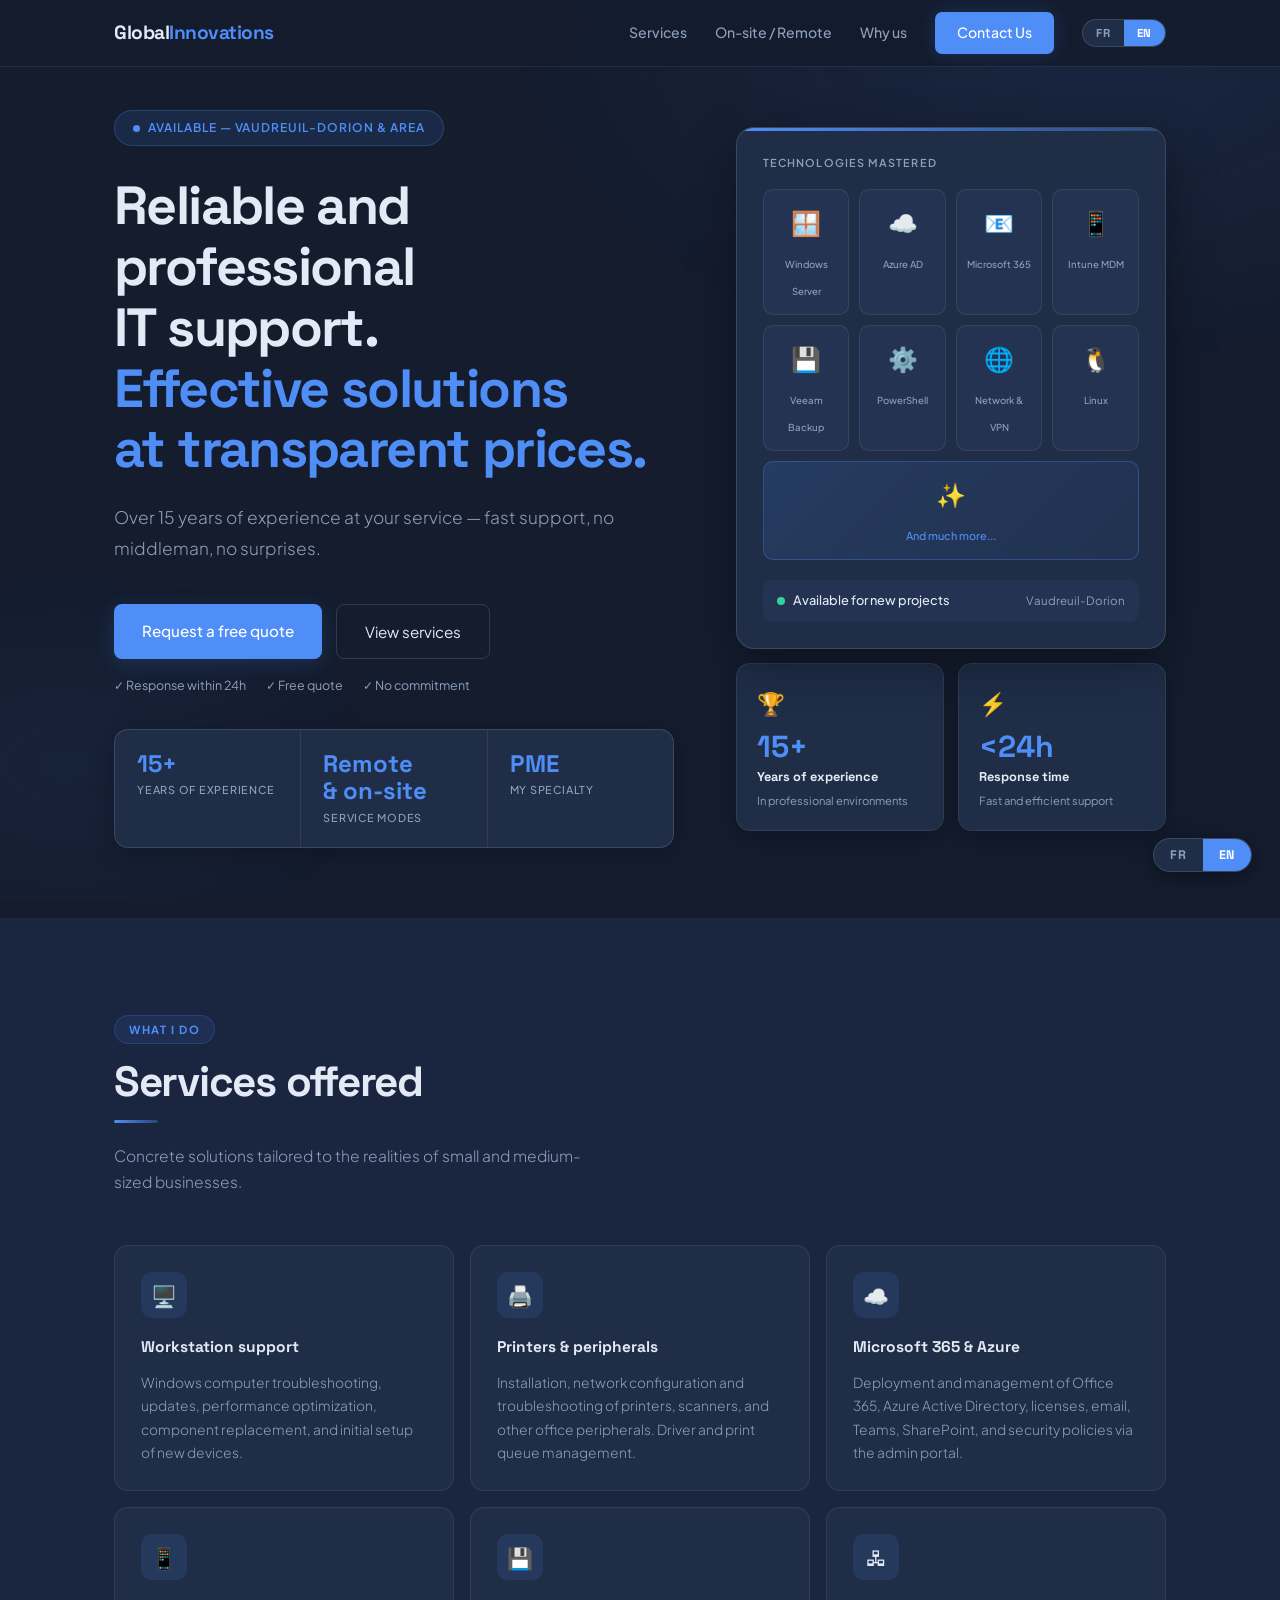
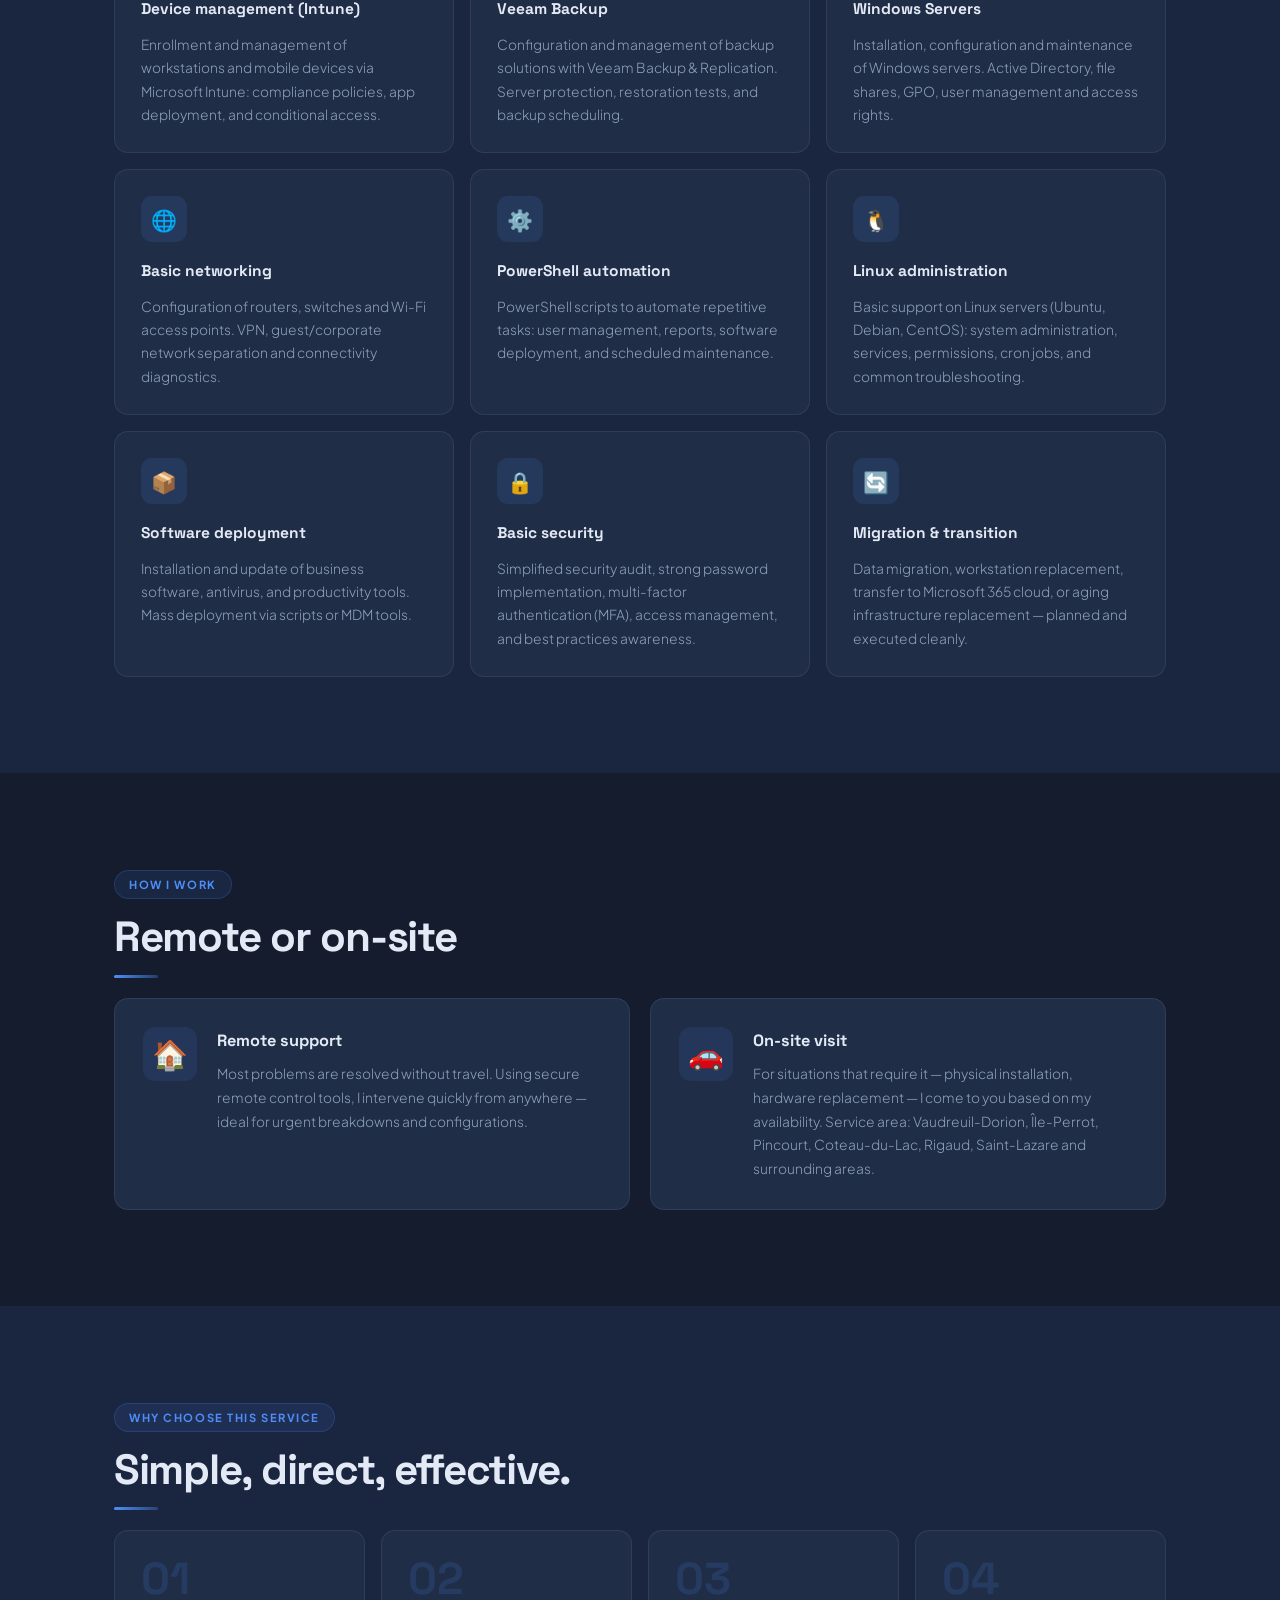
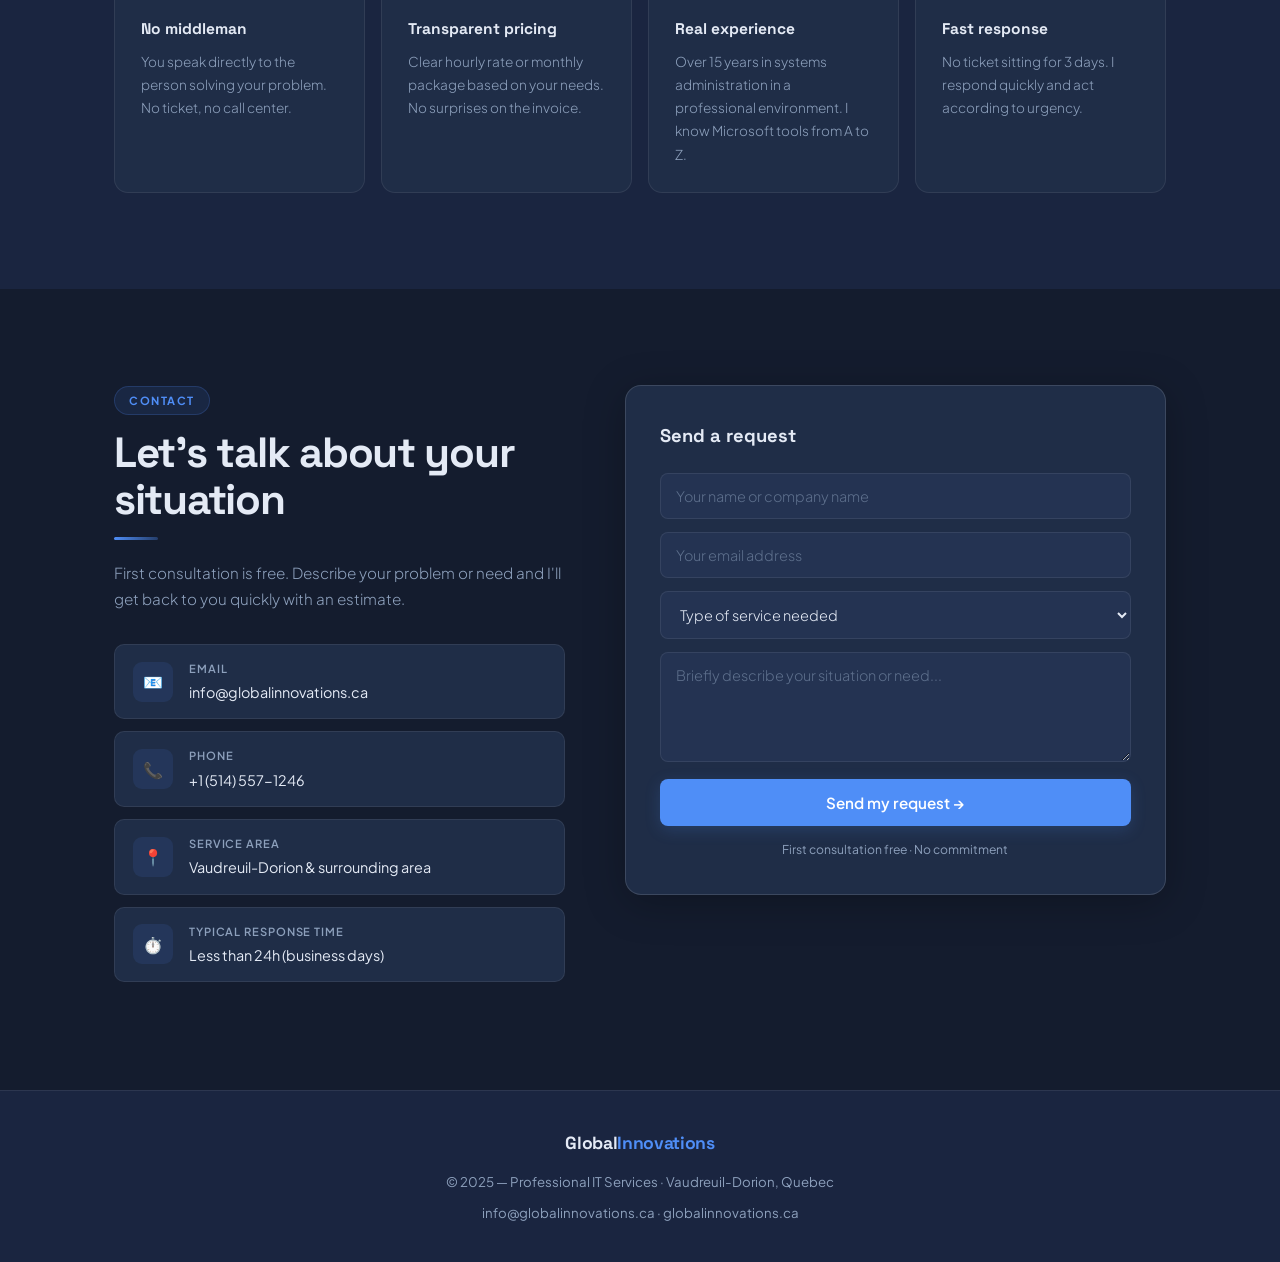
==== index.html @ c6152885 "Remove duplicate contact detail section Removed duplicate contact detail div." ====
<!DOCTYPE html>
<html lang="fr">
<head>
<meta charset="UTF-8">
<meta name="viewport" content="width=device-width, initial-scale=1.0">
<title>Global Innovations | Support IT — Vaudreuil-Dorion</title>
  <link rel="icon" type="image/x-icon" href="/favicon.ico">
  <link rel="apple-touch-icon" href="/favicon.ico">
  <!-- Google tag (gtag.js) -->
<script async src="https://www.googletagmanager.com/gtag/js?id=G-LVNJF5NENY"></script>
<script>
  window.dataLayer = window.dataLayer || [];
  function gtag(){dataLayer.push(arguments);}
  gtag('js', new Date());

  gtag('config', 'G-LVNJF5NENY');
</script>

<!-- SEO Meta Tags -->
<meta name="description" content="Services informatiques professionnels pour PME et particuliers — Vaudreuil-Dorion & environs. Support à distance et sur place. Microsoft 365, Azure, Windows Server, Intune, Veeam, réseau, dépannage. 15+ ans d'expérience. | Professional IT support for businesses & individuals in Vaudreuil-Dorion area.">
<meta name="keywords" content="support informatique Vaudreuil-Dorion, IT support Vaudreuil, dépannage ordinateur Vaudreuil, Microsoft 365 Vaudreuil, support informatique PME, Azure AD, Windows Server, Intune, Veeam backup, réseau informatique, computer repair Vaudreuil, IT consulting Quebec, technicien informatique Vaudreuil, support TI Vaudreuil-Dorion">
<meta name="author" content="Global Innovations">
<meta name="robots" content="index, follow">
<meta name="geo.region" content="CA-QC">
<meta name="geo.placename" content="Vaudreuil-Dorion, Quebec">
<meta property="og:title" content="Global Innovations | Support IT Professionnel — Vaudreuil-Dorion">
<meta property="og:description" content="Services informatiques professionnels pour PME. Microsoft 365, Azure, Windows Server, support à distance et sur place. 15+ ans d'expérience. Vaudreuil-Dorion & environs.">
<meta property="og:type" content="website">
<meta property="og:url" content="https://www.globalinnovations.ca">
<meta property="og:locale" content="fr_CA">
<meta property="og:locale:alternate" content="en_CA">
<link rel="canonical" href="https://www.globalinnovations.ca">

<link href="https://fonts.googleapis.com/css2?family=Space+Grotesk:wght@300;400;500;600;700&family=Plus+Jakarta+Sans:wght@300;400;500;600&display=swap" rel="stylesheet">
<style>
  :root {
    --bg:        #141c2e;
    --bg2:       #1a2540;
    --surface:   #1f2d47;
    --surface2:  #243352;
    --accent:    #4f8ef7;
    --accent2:   #2563eb;
    --accent-glow: rgba(79,142,247,0.18);
    --text:      #e4eaf5;
    --muted:     #8da0bc;
    --border:    rgba(255,255,255,0.08);
    --border2:   rgba(255,255,255,0.13);
    --shadow:    rgba(0,0,0,0.25);
    --shadow-lg: rgba(0,0,0,0.4);
  }

  *, *::before, *::after { box-sizing: border-box; margin: 0; padding: 0; }
  html { scroll-behavior: smooth; }

  body {
    background: var(--bg);
    color: var(--text);
    font-family: 'Plus Jakarta Sans', sans-serif;
    font-weight: 400;
    line-height: 1.7;
    overflow-x: hidden;
  }

  body::before {
    content: '';
    position: fixed;
    inset: 0;
    background:
      radial-gradient(ellipse 70% 55% at 85% 5%, rgba(79,142,247,0.09) 0%, transparent 65%),
      radial-gradient(ellipse 45% 40% at 5% 85%, rgba(79,142,247,0.06) 0%, transparent 55%);
    pointer-events: none;
    z-index: 0;
  }

  .container { max-width: 1100px; margin: 0 auto; padding: 0 24px; position: relative; z-index: 1; }

  /* ── LANG SWITCHER FLOATING ── */
  .lang-float {
    position: fixed;
    bottom: 28px;
    right: 28px;
    z-index: 200;
    display: flex;
    background: var(--surface);
    border: 1px solid var(--border2);
    border-radius: 100px;
    overflow: hidden;
    box-shadow: 0 4px 20px var(--shadow-lg);
  }

  .lang-btn {
    padding: 8px 16px;
    font-family: 'Space Grotesk', sans-serif;
    font-size: 0.78rem;
    font-weight: 700;
    letter-spacing: 0.06em;
    cursor: pointer;
    border: none;
    background: transparent;
    color: var(--muted);
    transition: background 0.2s, color 0.2s;
  }
  .lang-btn.active {
    background: var(--accent);
    color: #fff;
  }
  .lang-btn:hover:not(.active) { color: var(--text); }

  /* ── NAV ── */
  nav {
    position: fixed;
    top: 0; left: 0; right: 0;
    z-index: 100;
    background: rgba(20,28,46,0.88);
    backdrop-filter: blur(18px);
    border-bottom: 1px solid var(--border);
  }

  nav .inner {
    max-width: 1100px;
    margin: 0 auto;
    padding: 0 24px;
    height: 66px;
    display: flex;
    align-items: center;
    justify-content: space-between;
  }

  .logo {
    font-family: 'Space Grotesk', sans-serif;
    font-weight: 800;
    font-size: 1.2rem;
    color: var(--text);
    letter-spacing: -0.025em;
    text-decoration: none;
  }
  .logo span { color: var(--accent); }

  nav .links { display: flex; align-items: center; gap: 28px; }

  nav a {
    color: var(--muted);
    text-decoration: none;
    font-size: 0.88rem;
    font-weight: 500;
    transition: color 0.2s;
  }
  nav a:hover { color: var(--text); }

  .cta-nav {
    background: var(--accent) !important;
    color: #fff !important;
    padding: 9px 22px !important;
    border-radius: 7px;
    font-weight: 500 !important;
    transition: background 0.2s, transform 0.15s !important;
    box-shadow: 0 0 18px var(--accent-glow);
  }
  .cta-nav:hover { background: var(--accent2) !important; transform: translateY(-1px); }

  /* Nav lang switcher */
  .nav-lang {
    display: flex;
    background: var(--surface);
    border: 1px solid var(--border2);
    border-radius: 100px;
    overflow: hidden;
  }
  .nav-lang .lang-btn { padding: 6px 13px; font-size: 0.72rem; }

  /* ── HERO ── */
  .hero {
    min-height: 100vh;
    display: flex;
    align-items: center;
    padding: 110px 0 70px;
    position: relative;
  }

  .hero .container {
    display: grid;
    grid-template-columns: 1.15fr 0.85fr;
    gap: 40px;
    align-items: center;
  }

  @media (max-width: 860px) {
    .hero .container { grid-template-columns: 1fr; }
    .hero-visual { display: none; }
  }

  .hero-content { position: relative; z-index: 1; }

  .hero-visual {
    position: relative;
    z-index: 1;
    display: flex;
    flex-direction: column;
    gap: 14px;
  }

  .hero-card-main {
    background: var(--surface);
    border: 1px solid var(--border2);
    border-radius: 18px;
    padding: 26px;
    box-shadow: 0 16px 48px rgba(0,0,0,0.35);
    position: relative;
    overflow: hidden;
  }
  .hero-card-main::before {
    content: '';
    position: absolute;
    top: 0; left: 0; right: 0;
    height: 3px;
    background: linear-gradient(90deg, var(--accent), rgba(79,142,247,0.3));
  }
  .hero-card-main .card-label {
    font-size: 0.68rem;
    text-transform: uppercase;
    letter-spacing: 0.1em;
    color: var(--muted);
    font-weight: 600;
    margin-bottom: 16px;
  }

  .tech-grid {
    display: grid;
    grid-template-columns: repeat(4, 1fr);
    gap: 10px;
    margin-bottom: 20px;
  }

  .tech-item {
    background: var(--surface2);
    border: 1px solid var(--border);
    border-radius: 10px;
    padding: 12px 8px;
    text-align: center;
    transition: border-color 0.2s, transform 0.2s;
    cursor: default;
  }
  .tech-item:hover { border-color: rgba(79,142,247,0.4); transform: translateY(-2px); }
  .tech-item .t-icon { font-size: 1.5rem; display: block; margin-bottom: 5px; }
  .tech-item .t-name { font-size: 0.6rem; color: var(--muted); font-weight: 500; line-height: 1.2; }

  .status-bar {
    display: flex;
    align-items: center;
    justify-content: space-between;
    background: var(--surface2);
    border-radius: 9px;
    padding: 10px 14px;
  }
  .status-left { display: flex; align-items: center; gap: 8px; font-size: 0.8rem; color: var(--text); font-weight: 500; }
  .status-dot { width: 8px; height: 8px; background: #34d399; border-radius: 50%; animation: pulse-green 2s infinite; }
  @keyframes pulse-green {
    0%, 100% { opacity: 1; box-shadow: 0 0 0 0 rgba(52,211,153,0.4); }
    50% { opacity: 0.7; box-shadow: 0 0 0 4px rgba(52,211,153,0); }
  }
  .status-right { font-size: 0.72rem; color: var(--muted); }

  .hero-cards-row { display: grid; grid-template-columns: 1fr 1fr; gap: 14px; }

  .hero-mini-card {
    background: var(--surface);
    border: 1px solid var(--border);
    border-radius: 14px;
    padding: 20px;
    box-shadow: 0 8px 24px rgba(0,0,0,0.25);
  }
  .hero-mini-card .mini-icon { font-size: 1.4rem; margin-bottom: 10px; display: block; }
  .hero-mini-card .mini-title {
    font-family: 'Space Grotesk', sans-serif;
    font-size: 0.8rem;
    font-weight: 700;
    color: var(--text);
    margin-bottom: 3px;
  }
  .hero-mini-card .mini-val { font-size: 0.7rem; color: var(--muted); }
  .hero-mini-card .big-num {
    font-family: 'Space Grotesk', sans-serif;
    font-size: 1.9rem;
    font-weight: 800;
    color: var(--accent);
    line-height: 1;
    margin-bottom: 4px;
  }

  .badge {
    display: inline-flex;
    align-items: center;
    gap: 8px;
    background: rgba(79,142,247,0.12);
    border: 1px solid rgba(79,142,247,0.25);
    border-radius: 100px;
    padding: 7px 18px;
    font-size: 0.75rem;
    color: var(--accent);
    letter-spacing: 0.08em;
    text-transform: uppercase;
    margin-bottom: 30px;
    font-weight: 600;
  }
  .badge::before {
    content: '';
    width: 7px; height: 7px;
    background: var(--accent);
    border-radius: 50%;
    animation: pulse 2s infinite;
  }
  @keyframes pulse {
    0%, 100% { opacity: 1; transform: scale(1); }
    50% { opacity: 0.3; transform: scale(0.7); }
  }

  h1 {
    font-family: 'Space Grotesk', sans-serif;
    font-size: clamp(2.4rem, 4.2vw, 3.6rem);
    font-weight: 700;
    line-height: 1.13;
    letter-spacing: -0.03em;
    color: var(--text);
    margin-bottom: 22px;
  }
  h1 .highlight { color: var(--accent); }

  .hero-sub {
    font-size: 1.08rem;
    color: var(--muted);
    max-width: 500px;
    margin-bottom: 40px;
    line-height: 1.78;
    font-weight: 300;
  }

  .hero-actions { display: flex; gap: 14px; flex-wrap: wrap; }

  .trust-line {
    display: flex;
    gap: 20px;
    flex-wrap: wrap;
    margin-top: 16px;
  }
  .trust-line span { font-size: 0.78rem; color: var(--muted); font-weight: 400; }

  .btn-primary {
    background: var(--accent);
    color: #fff;
    font-family: 'Plus Jakarta Sans', sans-serif;
    font-weight: 500;
    font-size: 0.95rem;
    padding: 14px 28px;
    border-radius: 8px;
    text-decoration: none;
    transition: background 0.2s, transform 0.2s, box-shadow 0.2s;
    box-shadow: 0 4px 20px var(--accent-glow);
  }
  .btn-primary:hover { background: var(--accent2); transform: translateY(-2px); box-shadow: 0 8px 30px rgba(79,142,247,0.35); }

  .btn-secondary {
    background: transparent;
    color: var(--text);
    font-family: 'Plus Jakarta Sans', sans-serif;
    font-weight: 400;
    font-size: 0.95rem;
    padding: 14px 28px;
    border-radius: 8px;
    text-decoration: none;
    border: 1px solid var(--border2);
    transition: border-color 0.2s, background 0.2s, color 0.2s;
  }
  .btn-secondary:hover { border-color: var(--accent); color: var(--accent); background: rgba(79,142,247,0.06); }

  .stats {
    margin-top: 32px;
    display: flex;
    max-width: 560px;
    background: var(--surface);
    border: 1px solid var(--border2);
    border-radius: 14px;
    overflow: hidden;
    box-shadow: 0 4px 24px var(--shadow);
  }
  .stat-item { flex: 1; padding: 20px 22px; border-right: 1px solid var(--border); }
  .stat-item:last-child { border-right: none; }
  .stat-num { font-family: 'Space Grotesk', sans-serif; font-size: 1.5rem; font-weight: 800; color: var(--accent); line-height: 1.15; }
  .stat-label { font-size: 0.68rem; color: var(--muted); margin-top: 4px; text-transform: uppercase; letter-spacing: 0.07em; font-weight: 500; }

  section { padding: 96px 0; }

  .section-label {
    display: inline-block;
    font-size: 0.7rem;
    text-transform: uppercase;
    letter-spacing: 0.14em;
    color: var(--accent);
    font-weight: 700;
    margin-bottom: 14px;
    background: rgba(79,142,247,0.1);
    border: 1px solid rgba(79,142,247,0.2);
    padding: 4px 14px;
    border-radius: 100px;
  }

  h2 {
    font-family: 'Space Grotesk', sans-serif;
    font-size: clamp(1.8rem, 3.3vw, 2.7rem);
    font-weight: 800;
    letter-spacing: -0.03em;
    margin-bottom: 14px;
    line-height: 1.12;
    color: var(--text);
  }

  .divider { width: 44px; height: 3px; background: linear-gradient(90deg, var(--accent), rgba(79,142,247,0.3)); border-radius: 2px; margin-bottom: 20px; }
  .section-intro { color: var(--muted); max-width: 500px; margin-bottom: 50px; font-size: 0.97rem; font-weight: 300; }

  #services { background: var(--bg2); }

  .services-grid { display: grid; grid-template-columns: repeat(auto-fill, minmax(300px, 1fr)); gap: 16px; }

  .service-card {
    background: var(--surface);
    border: 1px solid var(--border);
    border-radius: 14px;
    padding: 26px;
    transition: transform 0.25s, box-shadow 0.25s, border-color 0.25s;
    position: relative;
    overflow: hidden;
  }
  .service-card::after { content: ''; position: absolute; top: 0; left: 0; right: 0; height: 2px; background: linear-gradient(90deg, var(--accent), rgba(79,142,247,0.2)); opacity: 0; transition: opacity 0.25s; }
  .service-card:hover { transform: translateY(-4px); box-shadow: 0 10px 36px var(--shadow-lg); border-color: rgba(79,142,247,0.25); }
  .service-card:hover::after { opacity: 1; }

  .service-icon { width: 46px; height: 46px; background: rgba(79,142,247,0.12); border-radius: 11px; display: flex; align-items: center; justify-content: center; margin-bottom: 16px; font-size: 1.3rem; }
  .service-card h3 { font-family: 'Space Grotesk', sans-serif; font-size: 0.97rem; font-weight: 700; margin-bottom: 10px; color: var(--text); }
  .service-card p { font-size: 0.86rem; color: var(--muted); line-height: 1.7; font-weight: 300; }

  .modes { background: var(--bg); }
  .modes-grid { display: grid; grid-template-columns: 1fr 1fr; gap: 20px; margin-top: 16px; }
  @media (max-width: 640px) { .modes-grid { grid-template-columns: 1fr; } }

  .mode-item { display: flex; gap: 20px; align-items: flex-start; background: var(--surface); border: 1px solid var(--border); border-radius: 14px; padding: 28px; transition: border-color 0.2s, box-shadow 0.2s; }
  .mode-item:hover { border-color: rgba(79,142,247,0.3); box-shadow: 0 8px 28px var(--shadow); }
  .mode-icon { font-size: 1.8rem; flex-shrink: 0; width: 54px; height: 54px; background: rgba(79,142,247,0.1); border-radius: 12px; display: flex; align-items: center; justify-content: center; }
  .mode-item h3 { font-family: 'Space Grotesk', sans-serif; font-size: 1.02rem; font-weight: 700; margin-bottom: 8px; color: var(--text); }
  .mode-item p { font-size: 0.86rem; color: var(--muted); font-weight: 300; line-height: 1.72; }

  #pourquoi { background: var(--bg2); }
  .why-grid { display: grid; grid-template-columns: repeat(auto-fill, minmax(235px, 1fr)); gap: 16px; margin-top: 16px; }
  .why-card { background: var(--surface); border: 1px solid var(--border); border-radius: 14px; padding: 26px; position: relative; overflow: hidden; transition: transform 0.2s, box-shadow 0.2s, border-color 0.2s; }
  .why-card:hover { transform: translateY(-3px); box-shadow: 0 8px 28px var(--shadow); border-color: rgba(79,142,247,0.25); }
  .why-card .num { font-family: 'Space Grotesk', sans-serif; font-size: 2.8rem; font-weight: 800; color: rgba(79,142,247,0.15); line-height: 1; margin-bottom: 14px; }
  .why-card h4 { font-family: 'Space Grotesk', sans-serif; font-size: 0.97rem; font-weight: 700; margin-bottom: 8px; color: var(--text); }
  .why-card p { font-size: 0.85rem; color: var(--muted); font-weight: 300; }

  #contact { background: var(--bg); }
  .contact-wrap { display: grid; grid-template-columns: 1fr 1.2fr; gap: 60px; align-items: start; }
  @media (max-width: 720px) { .contact-wrap { grid-template-columns: 1fr; gap: 40px; } }
  .contact-info > p { color: var(--muted); margin-bottom: 32px; font-size: 0.95rem; font-weight: 300; }

  .contact-detail { display: flex; align-items: center; gap: 16px; margin-bottom: 12px; padding: 14px 18px; background: var(--surface); border: 1px solid var(--border); border-radius: 10px; transition: border-color 0.2s; }
  .contact-detail:hover { border-color: rgba(79,142,247,0.3); }
  .contact-detail .icon { width: 40px; height: 40px; background: rgba(79,142,247,0.1); border-radius: 9px; display: flex; align-items: center; justify-content: center; font-size: 1rem; flex-shrink: 0; }
  .detail-text span { font-size: 0.7rem; color: var(--muted); text-transform: uppercase; letter-spacing: 0.08em; font-weight: 600; display: block; margin-bottom: 2px; }
  .detail-text a, .detail-text div { color: var(--text); text-decoration: none; font-weight: 400; font-size: 0.9rem; }
  .detail-text a:hover { color: var(--accent); }

  .form-wrap { background: var(--surface); border: 1px solid var(--border2); border-radius: 16px; padding: 34px; box-shadow: 0 8px 40px var(--shadow); }
  .form-wrap h3 { font-family: 'Space Grotesk', sans-serif; font-size: 1.15rem; font-weight: 700; color: var(--text); margin-bottom: 22px; }
  form { display: flex; flex-direction: column; gap: 13px; }
  input, textarea, select { background: var(--surface2); border: 1px solid var(--border); border-radius: 8px; padding: 13px 15px; color: var(--text); font-family: 'Plus Jakarta Sans', sans-serif; font-size: 0.9rem; font-weight: 300; outline: none; transition: border-color 0.2s, box-shadow 0.2s; width: 100%; resize: vertical; }
  input::placeholder, textarea::placeholder { color: rgba(141,160,188,0.55); }
  input:focus, textarea:focus, select:focus { border-color: var(--accent); box-shadow: 0 0 0 3px var(--accent-glow); }
  select option { background: var(--surface2); }
  textarea { min-height: 110px; }
  .btn-submit { background: var(--accent); color: #fff; font-family: 'Plus Jakarta Sans', sans-serif; font-weight: 600; font-size: 0.95rem; padding: 14px; border: none; border-radius: 8px; cursor: pointer; transition: background 0.2s, transform 0.15s, box-shadow 0.2s; box-shadow: 0 4px 16px var(--accent-glow); margin-top: 4px; }
  .btn-submit:hover { background: var(--accent2); transform: translateY(-1px); box-shadow: 0 6px 22px rgba(79,142,247,0.4); }
  .btn-submit:disabled { opacity: 0.65; cursor: not-allowed; transform: none; }
  .form-note { font-size: 0.76rem; color: var(--muted); text-align: center; }

  footer { background: var(--bg2); border-top: 1px solid var(--border); color: var(--muted); padding: 38px 0; text-align: center; font-size: 0.83rem; }
  .logo-foot { font-family: 'Space Grotesk', sans-serif; font-weight: 800; font-size: 1.1rem; color: var(--text); margin-bottom: 12px; letter-spacing: -0.02em; }
  .logo-foot span { color: var(--accent); }
  footer a { color: var(--muted); text-decoration: none; }
  footer a:hover { color: var(--accent); }

  @media (max-width: 768px) {
    nav .links { display: none; }
    .stats { flex-direction: column; max-width: 260px; }
    .stat-item { border-right: none; border-bottom: 1px solid var(--border); }
    .stat-item:last-child { border-bottom: none; }
  }
</style>
</head>
<body>

<!-- FLOATING LANG SWITCHER -->
<div class="lang-float">
  <button class="lang-btn active" data-lang="fr" onclick="setLang('fr')">FR</button>
  <button class="lang-btn" data-lang="en" onclick="setLang('en')">EN</button>
</div>

<!-- NAV -->
<nav>
  <div class="inner">
    <a href="#" class="logo">Global<span>Innovations</span></a>
    <div class="links">
      <a href="#services" data-fr="Services" data-en="Services">Services</a>
      <a href="#intervention" data-fr="Intervention" data-en="On-site / Remote">Intervention</a>
      <a href="#pourquoi" data-fr="Pourquoi nous" data-en="Why us">Pourquoi nous</a>
      <a href="#contact" class="cta-nav" data-fr="Nous Contacter" data-en="Contact Us">Nous Contacter</a>
      <div class="nav-lang">
        <button class="lang-btn active" data-lang="fr" onclick="setLang('fr')">FR</button>
        <button class="lang-btn" data-lang="en" onclick="setLang('en')">EN</button>
      </div>
    </div>
  </div>
</nav>

<!-- HERO -->
<section class="hero">
  <div class="container">
    <div class="hero-content">
      <div class="badge" data-fr="Disponible — Vaudreuil-Dorion & environs" data-en="Available — Vaudreuil-Dorion & area">Disponible — Vaudreuil-Dorion & environs</div>
      <h1 data-fr="Support informatique<br>fiable et professionnel.<br><span class='highlight'>Des solutions efficaces<br>à prix transparents.</span>" data-en="Reliable and professional<br>IT support.<br><span class='highlight'>Effective solutions<br>at transparent prices.</span>">Support informatique<br>fiable et professionnel.<br><span class="highlight">Des solutions efficaces<br>à prix transparents.</span></h1>
      <p class="hero-sub" data-fr="Plus de 15 ans d'expérience à votre service — support rapide, sans intermédiaire, sans surprise." data-en="Over 15 years of experience at your service — fast support, no middleman, no surprises.">Plus de 15 ans d'expérience à votre service — support rapide, sans intermédiaire, sans surprise.</p>
      <div class="hero-actions">
        <a href="#contact" class="btn-primary" data-fr="Demander un devis gratuit" data-en="Request a free quote">Demander un devis gratuit</a>
        <a href="#services" class="btn-secondary" data-fr="Voir les services" data-en="View services">Voir les services</a>
      </div>
      <div class="trust-line">
        <span data-fr="✓ Réponse en moins de 24h" data-en="✓ Response within 24h">✓ Réponse en moins de 24h</span>
        <span data-fr="✓ Devis gratuit" data-en="✓ Free quote">✓ Devis gratuit</span>
        <span data-fr="✓ Sans engagement" data-en="✓ No commitment">✓ Sans engagement</span>
      </div>
      <div class="stats">
        <div class="stat-item">
          <div class="stat-num">15+</div>
          <div class="stat-label" data-fr="Années d'expérience" data-en="Years of experience">Années d'expérience</div>
        </div>
        <div class="stat-item">
          <div class="stat-num" data-fr="À distance<br>& sur place" data-en="Remote<br>& on-site">À distance<br>& sur place</div>
          <div class="stat-label" data-fr="Modes d'intervention" data-en="Service modes">Modes d'intervention</div>
        </div>
        <div class="stat-item">
          <div class="stat-num">PME</div>
          <div class="stat-label" data-fr="Ma spécialité" data-en="My specialty">Ma spécialité</div>
        </div>
      </div>
    </div>

    <div class="hero-visual">
      <div class="hero-card-main">
        <div class="card-label" data-fr="Technologies maîtrisées" data-en="Technologies mastered">Technologies maîtrisées</div>
        <div class="tech-grid">
          <div class="tech-item"><span class="t-icon">🪟</span><span class="t-name">Windows Server</span></div>
          <div class="tech-item"><span class="t-icon">☁️</span><span class="t-name">Azure AD</span></div>
          <div class="tech-item"><span class="t-icon">📧</span><span class="t-name">Microsoft 365</span></div>
          <div class="tech-item"><span class="t-icon">📱</span><span class="t-name">Intune MDM</span></div>
          <div class="tech-item"><span class="t-icon">💾</span><span class="t-name">Veeam Backup</span></div>
          <div class="tech-item"><span class="t-icon">⚙️</span><span class="t-name">PowerShell</span></div>
          <div class="tech-item"><span class="t-icon">🌐</span><span class="t-name" data-fr="Réseau & VPN" data-en="Network & VPN">Réseau & VPN</span></div>
          <div class="tech-item"><span class="t-icon">🐧</span><span class="t-name">Linux</span></div>
          <div class="tech-item" style="background:linear-gradient(135deg,rgba(79,142,247,0.15),rgba(79,142,247,0.05));border-color:rgba(79,142,247,0.3);grid-column:span 4;">
            <span class="t-icon">✨</span>
            <span class="t-name" style="color:var(--accent);font-size:0.68rem;" data-fr="Et bien plus encore..." data-en="And much more...">Et bien plus encore...</span>
          </div>
        </div>
        <div class="status-bar">
          <div class="status-left"><div class="status-dot"></div><span data-fr="Disponible pour nouveaux mandats" data-en="Available for new projects">Disponible pour nouveaux mandats</span></div>
          <div class="status-right">Vaudreuil-Dorion</div>
        </div>
      </div>
      <div class="hero-cards-row">
        <div class="hero-mini-card">
          <span class="mini-icon">🏆</span>
          <div class="big-num">15+</div>
          <div class="mini-title" data-fr="Années d'expérience" data-en="Years of experience">Années d'expérience</div>
          <div class="mini-val" data-fr="En environnement professionnel" data-en="In professional environments">En environnement professionnel</div>
        </div>
        <div class="hero-mini-card">
          <span class="mini-icon">⚡</span>
          <div class="big-num">&lt;24h</div>
          <div class="mini-title" data-fr="Délai de réponse" data-en="Response time">Délai de réponse</div>
          <div class="mini-val" data-fr="Support rapide et efficace" data-en="Fast and efficient support">Support rapide et efficace</div>
        </div>
      </div>
    </div>
  </div>
</section>

<!-- SERVICES -->
<section id="services">
  <div class="container">
    <span class="section-label" data-fr="Ce que je fais" data-en="What I do">Ce que je fais</span>
    <h2 data-fr="Services offerts" data-en="Services offered">Services offerts</h2>
    <div class="divider"></div>
    <p class="section-intro" data-fr="Des solutions concrètes adaptées aux réalités des petites et moyennes entreprises." data-en="Concrete solutions tailored to the realities of small and medium-sized businesses.">Des solutions concrètes adaptées aux réalités des petites et moyennes entreprises.</p>
    <div class="services-grid">
      <div class="service-card"><div class="service-icon">🖥️</div><h3 data-fr="Support postes de travail" data-en="Workstation support">Support postes de travail</h3><p data-fr="Dépannage ordinateurs Windows, mise à jour, optimisation des performances, remplacement de composants, et configuration initiale de nouveaux appareils." data-en="Windows computer troubleshooting, updates, performance optimization, component replacement, and initial setup of new devices.">Dépannage ordinateurs Windows, mise à jour, optimisation des performances, remplacement de composants, et configuration initiale de nouveaux appareils.</p></div>
      <div class="service-card"><div class="service-icon">🖨️</div><h3 data-fr="Imprimantes & périphériques" data-en="Printers & peripherals">Imprimantes & périphériques</h3><p data-fr="Installation, configuration réseau et dépannage d'imprimantes, scanners, et autres périphériques de bureau. Gestion des pilotes et files d'impression." data-en="Installation, network configuration and troubleshooting of printers, scanners, and other office peripherals. Driver and print queue management.">Installation, configuration réseau et dépannage d'imprimantes, scanners, et autres périphériques de bureau. Gestion des pilotes et files d'impression.</p></div>
      <div class="service-card"><div class="service-icon">☁️</div><h3 data-fr="Microsoft 365 & Azure" data-en="Microsoft 365 & Azure">Microsoft 365 & Azure</h3><p data-fr="Déploiement et gestion d'Office 365, Azure Active Directory, licences, boîtes courriel, Teams, SharePoint, et politiques de sécurité via le portail admin." data-en="Deployment and management of Office 365, Azure Active Directory, licenses, email, Teams, SharePoint, and security policies via the admin portal.">Déploiement et gestion d'Office 365, Azure Active Directory, licences, boîtes courriel, Teams, SharePoint, et politiques de sécurité via le portail admin.</p></div>
      <div class="service-card"><div class="service-icon">📱</div><h3 data-fr="Gestion des appareils (Intune)" data-en="Device management (Intune)">Gestion des appareils (Intune)</h3><p data-fr="Enrôlement et gestion des postes et mobiles via Microsoft Intune : politiques de conformité, déploiement d'applications, et accès conditionnel." data-en="Enrollment and management of workstations and mobile devices via Microsoft Intune: compliance policies, app deployment, and conditional access.">Enrôlement et gestion des postes et mobiles via Microsoft Intune : politiques de conformité, déploiement d'applications, et accès conditionnel.</p></div>
      <div class="service-card"><div class="service-icon">💾</div><h3 data-fr="Sauvegarde Veeam" data-en="Veeam Backup">Sauvegarde Veeam</h3><p data-fr="Configuration et gestion de solutions de backup avec Veeam Backup & Replication. Protection des serveurs, tests de restauration, et planification des sauvegardes." data-en="Configuration and management of backup solutions with Veeam Backup & Replication. Server protection, restoration tests, and backup scheduling.">Configuration et gestion de solutions de backup avec Veeam Backup & Replication. Protection des serveurs, tests de restauration, et planification des sauvegardes.</p></div>
      <div class="service-card"><div class="service-icon">🖧</div><h3 data-fr="Serveurs Windows" data-en="Windows Servers">Serveurs Windows</h3><p data-fr="Installation, configuration et maintenance de serveurs Windows. Active Directory, partages de fichiers, GPO, gestion des utilisateurs et des droits d'accès." data-en="Installation, configuration and maintenance of Windows servers. Active Directory, file shares, GPO, user management and access rights.">Installation, configuration et maintenance de serveurs Windows. Active Directory, partages de fichiers, GPO, gestion des utilisateurs et des droits d'accès.</p></div>
      <div class="service-card"><div class="service-icon">🌐</div><h3 data-fr="Réseau de base" data-en="Basic networking">Réseau de base</h3><p data-fr="Configuration de routeurs, switches et points d'accès Wi-Fi. VPN, séparation réseau invité/entreprise et diagnostic de connectivité." data-en="Configuration of routers, switches and Wi-Fi access points. VPN, guest/corporate network separation and connectivity diagnostics.">Configuration de routeurs, switches et points d'accès Wi-Fi. Câblage structuré, VPN, séparation réseau invité/entreprise et diagnostic de connectivité.</p></div>
      <div class="service-card"><div class="service-icon">⚙️</div><h3 data-fr="Automatisation PowerShell" data-en="PowerShell automation">Automatisation PowerShell</h3><p data-fr="Scripts PowerShell pour automatiser des tâches répétitives : gestion d'utilisateurs, rapports, déploiement de logiciels, et maintenance planifiée." data-en="PowerShell scripts to automate repetitive tasks: user management, reports, software deployment, and scheduled maintenance.">Scripts PowerShell pour automatiser des tâches répétitives : gestion d'utilisateurs, rapports, déploiement de logiciels, et maintenance planifiée.</p></div>
      <div class="service-card"><div class="service-icon">🐧</div><h3 data-fr="Administration Linux" data-en="Linux administration">Administration Linux</h3><p data-fr="Support de base sur serveurs Linux (Ubuntu, Debian, CentOS) : administration système, services, permissions, cron jobs, et dépannage courant." data-en="Basic support on Linux servers (Ubuntu, Debian, CentOS): system administration, services, permissions, cron jobs, and common troubleshooting.">Support de base sur serveurs Linux (Ubuntu, Debian, CentOS) : administration système, services, permissions, cron jobs, et dépannage courant.</p></div>
      <div class="service-card"><div class="service-icon">📦</div><h3 data-fr="Déploiement de logiciels" data-en="Software deployment">Déploiement de logiciels</h3><p data-fr="Installation et mise à jour de logiciels métier, antivirus, et outils de productivité. Déploiement de masse via scripts ou outils MDM." data-en="Installation and update of business software, antivirus, and productivity tools. Mass deployment via scripts or MDM tools.">Installation et mise à jour de logiciels métier, antivirus, et outils de productivité. Déploiement de masse via scripts ou outils MDM.</p></div>
      <div class="service-card"><div class="service-icon">🔒</div><h3 data-fr="Sécurité de base" data-en="Basic security">Sécurité de base</h3><p data-fr="Audit de sécurité simplifié, mise en place de mots de passe forts, authentification multifacteur (MFA), gestion des accès, et sensibilisation aux bonnes pratiques." data-en="Simplified security audit, strong password implementation, multi-factor authentication (MFA), access management, and best practices awareness.">Audit de sécurité simplifié, mise en place de mots de passe forts, authentification multifacteur (MFA), gestion des accès, et sensibilisation aux bonnes pratiques.</p></div>
      <div class="service-card"><div class="service-icon">🔄</div><h3 data-fr="Migration & transition" data-en="Migration & transition">Migration & transition</h3><p data-fr="Migration de données, changement de poste, transfert vers le cloud Microsoft 365, ou remplacement d'infrastructure vieillissante — planifié et exécuté proprement." data-en="Data migration, workstation replacement, transfer to Microsoft 365 cloud, or aging infrastructure replacement — planned and executed cleanly.">Migration de données, changement de poste, transfert vers le cloud Microsoft 365, ou remplacement d'infrastructure vieillissante — planifié et exécuté proprement.</p></div>
    </div>
  </div>
</section>

<!-- MODES D'INTERVENTION -->
<section id="intervention" class="modes">
  <div class="container">
    <span class="section-label" data-fr="Comment j'interviens" data-en="How I work">Comment j'interviens</span>
    <h2 data-fr="À distance ou sur place" data-en="Remote or on-site">À distance ou sur place</h2>
    <div class="divider"></div>
    <div class="modes-grid">
      <div class="mode-item">
        <div class="mode-icon">🏠</div>
        <div>
          <h3 data-fr="Support à distance" data-en="Remote support">Support à distance</h3>
          <p data-fr="La majorité des problèmes se règlent sans déplacement. Via des outils de prise de contrôle à distance sécurisés, j'interviens rapidement depuis n'importe où — idéal pour les pannes urgentes et les configurations." data-en="Most problems are resolved without travel. Using secure remote control tools, I intervene quickly from anywhere — ideal for urgent breakdowns and configurations.">La majorité des problèmes se règlent sans déplacement. Via des outils de prise de contrôle à distance sécurisés, j'interviens rapidement depuis n'importe où — idéal pour les pannes urgentes et les configurations.</p>
        </div>
      </div>
      <div class="mode-item">
        <div class="mode-icon">🚗</div>
        <div>
          <h3 data-fr="Déplacement sur place" data-en="On-site visit">Déplacement sur place</h3>
          <p data-fr="Pour les situations qui l'exigent — installation physique, remplacement de matériel — je me déplace chez vous selon mes disponibilités. Zone desservie : Vaudreuil-Dorion, Île-Perrot, Pincourt, Coteau-du-Lac, Rigaud, Saint-Lazare et environs." data-en="For situations that require it — physical installation, hardware replacement — I come to you based on my availability. Service area: Vaudreuil-Dorion, Île-Perrot, Pincourt, Coteau-du-Lac, Rigaud, Saint-Lazare and surrounding areas.">Pour les situations qui l'exigent — installation physique, remplacement de matériel — je me déplace chez vous selon mes disponibilités. Zone desservie : Vaudreuil-Dorion, Île-Perrot, Pincourt, Coteau-du-Lac, Rigaud, Saint-Lazare et environs.</p>
        </div>
      </div>
    </div>
  </div>
</section>

<!-- POURQUOI NOUS -->
<section id="pourquoi">
  <div class="container">
    <span class="section-label" data-fr="Pourquoi choisir ce service" data-en="Why choose this service">Pourquoi choisir ce service</span>
    <h2 data-fr="Simple, direct, efficace." data-en="Simple, direct, effective.">Simple, direct, efficace.</h2>
    <div class="divider"></div>
    <div class="why-grid">
      <div class="why-card"><div class="num">01</div><h4 data-fr="Pas d'intermédiaire" data-en="No middleman">Pas d'intermédiaire</h4><p data-fr="Vous parlez directement à la personne qui règle votre problème. Pas de ticket, pas de centre d'appels." data-en="You speak directly to the person solving your problem. No ticket, no call center.">Vous parlez directement à la personne qui règle votre problème. Pas de ticket, pas de centre d'appels.</p></div>
      <div class="why-card"><div class="num">02</div><h4 data-fr="Tarif transparent" data-en="Transparent pricing">Tarif transparent</h4><p data-fr="Prix horaire clair ou forfait mensuel selon vos besoins. Aucune surprise sur la facture." data-en="Clear hourly rate or monthly package based on your needs. No surprises on the invoice.">Prix horaire clair ou forfait mensuel selon vos besoins. Aucune surprise sur la facture.</p></div>
      <div class="why-card"><div class="num">03</div><h4 data-fr="Expérience réelle" data-en="Real experience">Expérience réelle</h4><p data-fr="Plus de 15 ans en administration systèmes en environnement professionnel. Je connais les outils Microsoft de A à Z." data-en="Over 15 years in systems administration in a professional environment. I know Microsoft tools from A to Z.">Plus de 15 ans en administration systèmes en environnement professionnel. Je connais les outils Microsoft de A à Z.</p></div>
      <div class="why-card"><div class="num">04</div><h4 data-fr="Réponse rapide" data-en="Fast response">Réponse rapide</h4><p data-fr="Pas de ticket qui traîne pendant 3 jours. Je réponds rapidement et j'interviens selon l'urgence." data-en="No ticket sitting for 3 days. I respond quickly and act according to urgency.">Pas de ticket qui traîne pendant 3 jours. Je réponds rapidement et j'interviens selon l'urgence.</p></div>
    </div>
  </div>
</section>

<!-- CONTACT -->
<section id="contact">
  <div class="container">
    <div class="contact-wrap">
      <div class="contact-info">
        <span class="section-label" data-fr="Contact" data-en="Contact">Contact</span>
        <h2 data-fr="Parlons de votre situation" data-en="Let's talk about your situation">Parlons de votre situation</h2>
        <div class="divider"></div>
        <p data-fr="Première consultation gratuite. Décrivez-moi votre problème ou votre besoin et je vous reviens rapidement avec une estimation." data-en="First consultation is free. Describe your problem or need and I'll get back to you quickly with an estimate.">Première consultation gratuite. Décrivez-moi votre problème ou votre besoin et je vous reviens rapidement avec une estimation.</p>
        <div class="contact-detail">
          <div class="icon">📧</div>
          <div class="detail-text">
            <span data-fr="Courriel" data-en="Email">Courriel</span>
            <div><a href="mailto:info@globalinnovations.ca">info@globalinnovations.ca</a></div>
          </div>
        </div>
        <div class="contact-detail">
          <div class="icon">📞</div>
          <div class="detail-text">
            <span data-fr="Téléphone" data-en="Phone">Téléphone</span>
            <div><a href="tel:+15145571246">+1 (514) 557-1246</a></div>
          </div>
        </div>
        <div class="contact-detail">
          <div class="icon">📍</div>
          <div class="detail-text">
            <span data-fr="Zone desservie" data-en="Service area">Zone desservie</span>
            <div data-fr="Vaudreuil-Dorion & environs" data-en="Vaudreuil-Dorion & surrounding area">Vaudreuil-Dorion & environs</div>
          </div>
        </div>
        <div class="contact-detail">
          <div class="icon">⏱️</div>
          <div class="detail-text">
            <span data-fr="Délai de réponse habituel" data-en="Typical response time">Délai de réponse habituel</span>
            <div data-fr="Moins de 24h (jours ouvrables)" data-en="Less than 24h (business days)">Moins de 24h (jours ouvrables)</div>
          </div>
        </div>
      </div>

      <div class="form-wrap">
        <h3 data-fr="Envoyer une demande" data-en="Send a request">Envoyer une demande</h3>
        <form id="contact-form">
          <input type="text" name="nom" data-fr-placeholder="Votre nom ou celui de votre entreprise" data-en-placeholder="Your name or company name" placeholder="Votre nom ou celui de votre entreprise" required>
          <input type="email" name="email" data-fr-placeholder="Votre adresse courriel" data-en-placeholder="Your email address" placeholder="Votre adresse courriel" required>
          <select name="service">
            <option value="" disabled selected data-fr="Type de service recherché" data-en="Type of service needed">Type de service recherché</option>
            <option data-fr="Support poste de travail / ordinateur" data-en="Workstation / computer support">Support poste de travail / ordinateur</option>
            <option data-fr="Microsoft 365 / Azure / Intune" data-en="Microsoft 365 / Azure / Intune">Microsoft 365 / Azure / Intune</option>
            <option data-fr="Serveur Windows" data-en="Windows Server">Serveur Windows</option>
            <option data-fr="Sauvegarde Veeam" data-en="Veeam Backup">Sauvegarde Veeam</option>
            <option data-fr="Réseau" data-en="Networking">Réseau</option>
            <option data-fr="Script PowerShell / automatisation" data-en="PowerShell script / automation">Script PowerShell / automatisation</option>
            <option data-fr="Imprimantes & périphériques" data-en="Printers & peripherals">Imprimantes & périphériques</option>
            <option data-fr="Migration" data-en="Migration">Migration</option>
            <option data-fr="Autre / Je ne sais pas encore" data-en="Other / Not sure yet">Autre / Je ne sais pas encore</option>
          </select>
          <textarea name="message" data-fr-placeholder="Décrivez brièvement votre situation ou votre besoin..." data-en-placeholder="Briefly describe your situation or need..." placeholder="Décrivez brièvement votre situation ou votre besoin..."></textarea>
          <button type="submit" class="btn-submit" data-fr="Envoyer ma demande →" data-en="Send my request →">Envoyer ma demande →</button>
          <p class="form-note" data-fr="Première consultation gratuite · Aucun engagement" data-en="First consultation free · No commitment">Première consultation gratuite · Aucun engagement</p>
        </form>
      </div>
    </div>
  </div>
</section>

<!-- FOOTER -->
<footer>
  <div class="container">
    <div class="logo-foot">Global<span>Innovations</span></div>
    <p data-fr="© 2025 — Services Informatiques Professionnels · Vaudreuil-Dorion, Québec" data-en="© 2025 — Professional IT Services · Vaudreuil-Dorion, Quebec">© 2025 — Services Informatiques Professionnels · Vaudreuil-Dorion, Québec</p>
    <p style="margin-top:8px;"><a href="mailto:info@globalinnovations.ca">info@globalinnovations.ca</a> · globalinnovations.ca</p>
  </div>
</footer>

<script>
  // ── LANGUAGE SYSTEM ──
  function setLang(lang) {
    document.documentElement.lang = lang;
    localStorage.setItem('gi-lang', lang);

    // Update all elements with data-fr / data-en — skip lang buttons
    document.querySelectorAll('[data-fr]').forEach(el => {
      if (el.classList.contains('lang-btn')) return;
      const val = el.getAttribute('data-' + lang);
      if (!val) return;
      if (el.tagName === 'INPUT' || el.tagName === 'TEXTAREA') return;
      el.innerHTML = val;
    });

    // Placeholders
    document.querySelectorAll('[data-fr-placeholder]').forEach(el => {
      el.placeholder = el.getAttribute('data-' + lang + '-placeholder') || el.placeholder;
    });

    // Select options
    document.querySelectorAll('select option').forEach(opt => {
      const val = opt.getAttribute('data-' + lang);
      if (val) opt.textContent = val;
    });

    // Update lang buttons using data-lang attribute
    document.querySelectorAll('.lang-btn').forEach(btn => {
      btn.classList.toggle('active', btn.getAttribute('data-lang') === lang);
    });
  }

  // Auto-detect on load
  function detectLang() {
    const saved = localStorage.getItem('gi-lang');
    if (saved) return saved;
    const browser = navigator.language || navigator.userLanguage || 'fr';
    return browser.toLowerCase().startsWith('fr') ? 'fr' : 'en';
  }

  document.addEventListener('DOMContentLoaded', () => {
    setLang(detectLang());
  });

  // ── FORM SUBMIT ──
  async function handleSubmit(e) {
    e.preventDefault();
    const form = e.target;
    const btn = form.querySelector('.btn-submit');
    const lang = document.documentElement.lang;
    btn.textContent = lang === 'fr' ? 'Envoi en cours...' : 'Sending...';
    btn.disabled = true;

    const data = new FormData(form);
    const response = await fetch('https://formspree.io/f/xlgwvwgn', {
      method: 'POST',
      body: data,
      headers: { 'Accept': 'application/json' }
    });

    if (response.ok) {
      btn.textContent = lang === 'fr' ? '✓ Message envoyé!' : '✓ Message sent!';
      btn.style.background = '#059669';
      form.reset();
      setTimeout(() => {
        btn.textContent = lang === 'fr' ? 'Envoyer ma demande →' : 'Send my request →';
        btn.style.background = '';
        btn.disabled = false;
      }, 4000);
    } else {
      btn.textContent = lang === 'fr' ? '❌ Erreur — réessayez' : '❌ Error — try again';
      btn.style.background = '#dc2626';
      btn.disabled = false;
    }
  }

  document.getElementById('contact-form').addEventListener('submit', handleSubmit);
</script>

</body>
</html>
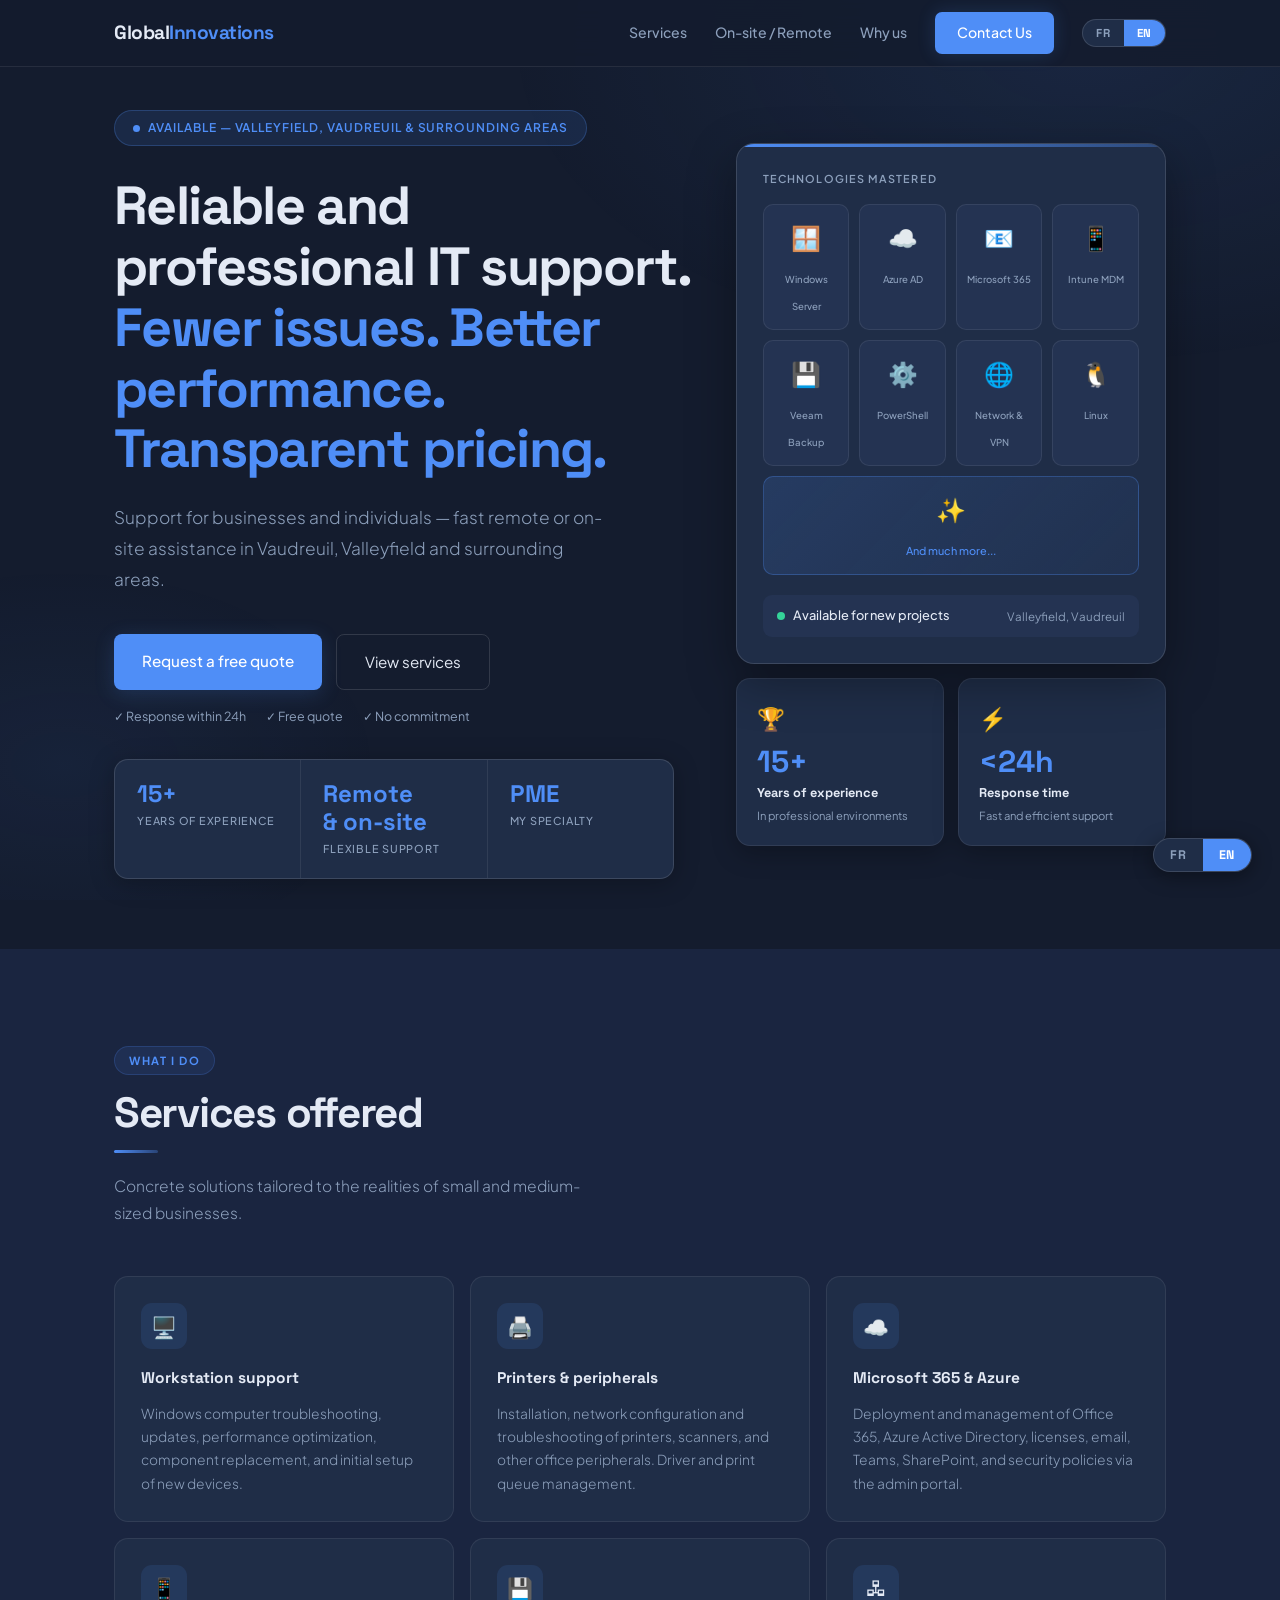
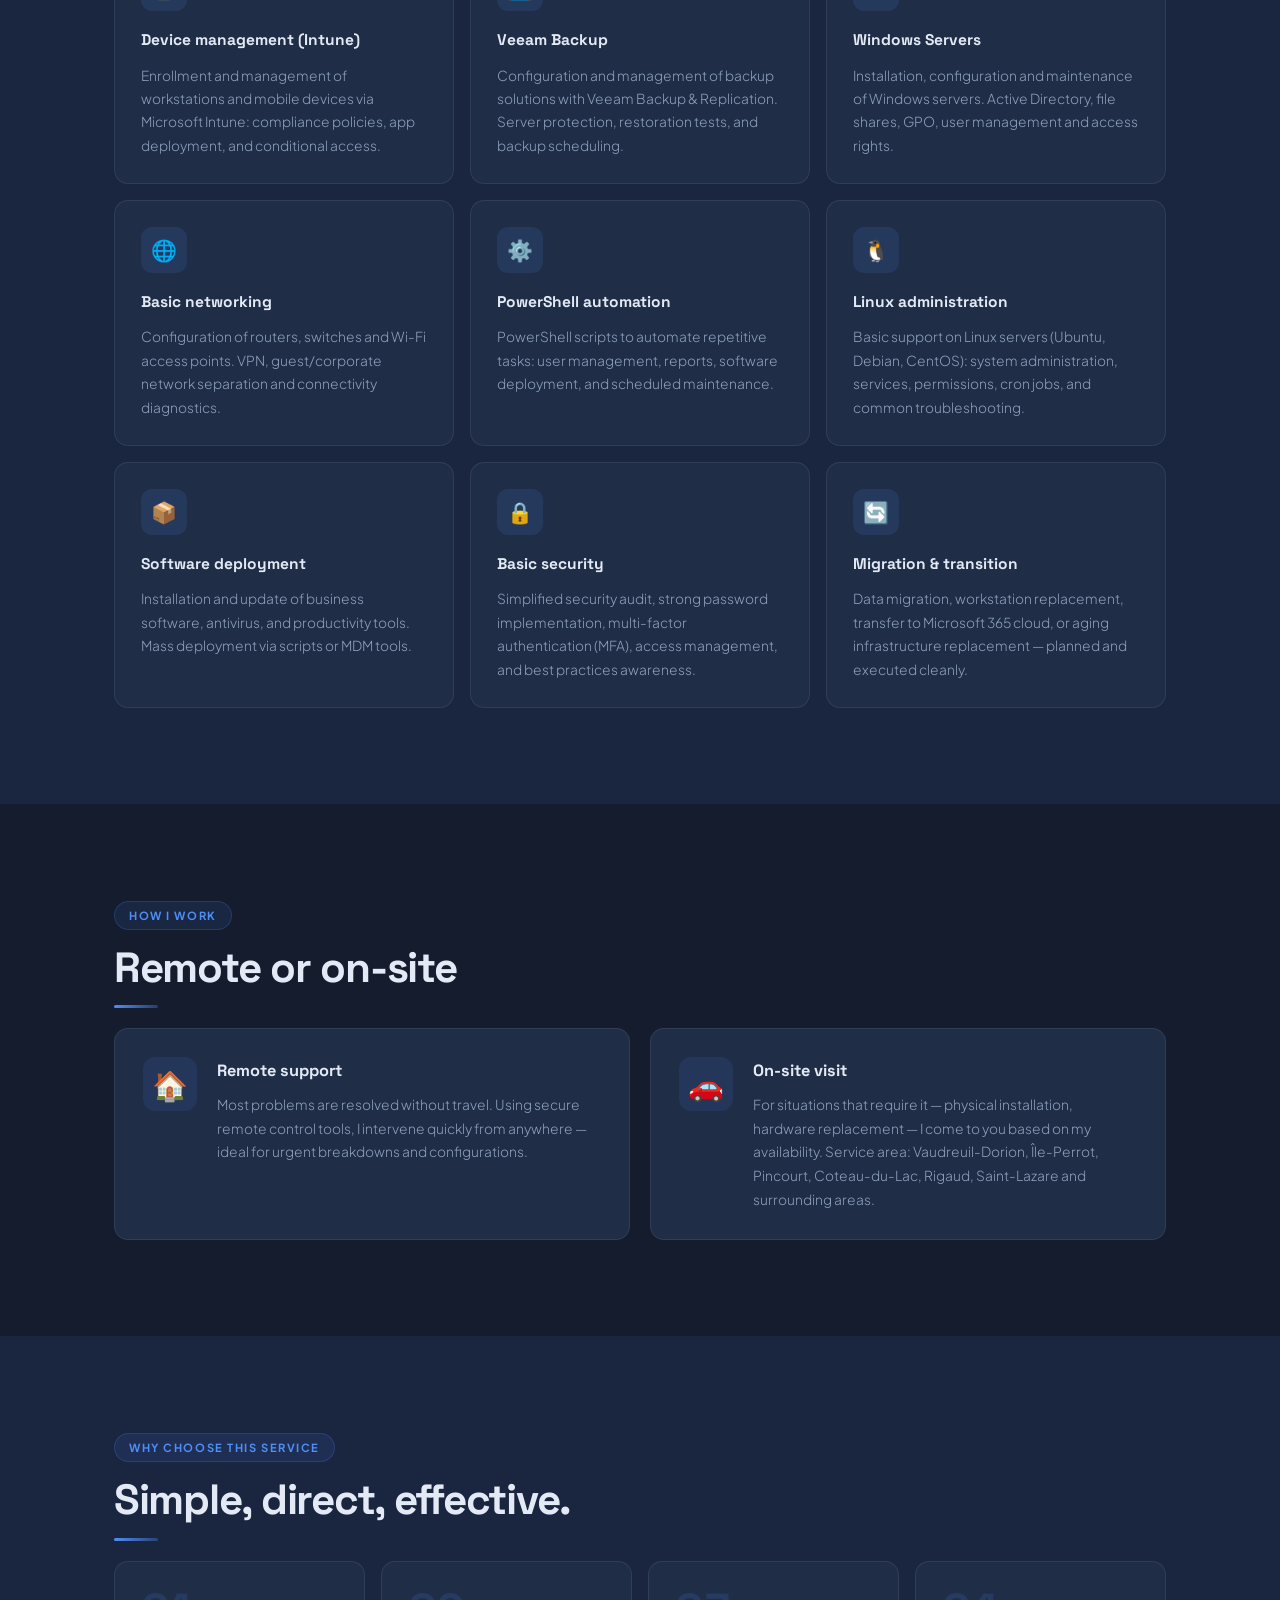
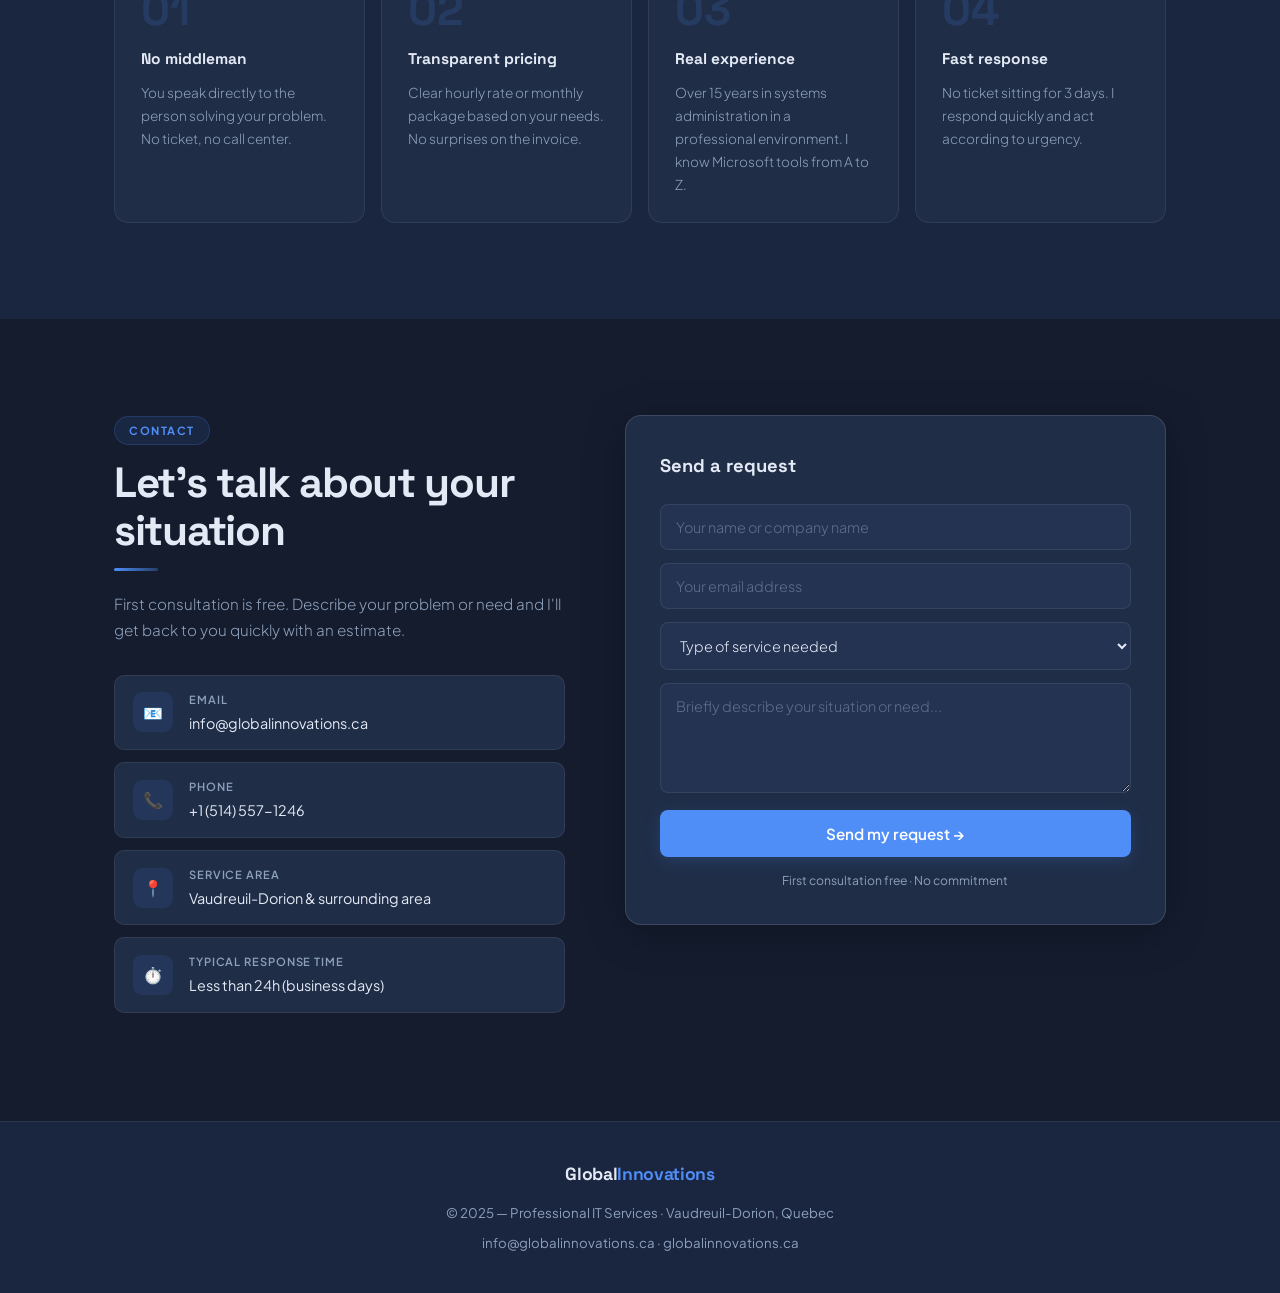
==== commit bbe92054: "Update index.html" ====
--- a/index.html
+++ b/index.html
@@ -492,6 +492,40 @@
     .stat-item { border-right: none; border-bottom: 1px solid var(--border); }
     .stat-item:last-child { border-bottom: none; }
   }
+.nav-toggle {
+  display: none;
+  flex-direction: column;
+  gap: 5px;
+  background: none;
+  border: none;
+  cursor: pointer;
+  padding: 4px;
+}
+.nav-toggle span {
+  display: block;
+  width: 24px;
+  height: 2px;
+  background: var(--text);
+  border-radius: 2px;
+  transition: all 0.3s;
+}
+@media (max-width: 768px) {
+  .nav-toggle { display: flex; }
+  .links {
+    display: none;
+    position: fixed;
+    top: 66px; left: 0; right: 0;
+    background: rgba(20,28,46,0.97);
+    flex-direction: column;
+    align-items: center;
+    padding: 30px 0;
+    gap: 24px;
+    border-bottom: 1px solid var(--border);
+    backdrop-filter: blur(18px);
+  }
+  .links.nav-active { display: flex; }
+}
+
 </style>
 </head>
 <body>
@@ -506,6 +540,10 @@
 <nav>
   <div class="inner">
     <a href="#" class="logo">Global<span>Innovations</span></a>
+<button class="nav-toggle" onclick="toggleMenu()" aria-label="Menu">
+  <span></span><span></span><span></span>
+</button>
+
     <div class="links">
       <a href="#services" data-fr="Services" data-en="Services">Services</a>
       <a href="#intervention" data-fr="Intervention" data-en="On-site / Remote">Intervention</a>
@@ -523,32 +561,67 @@
 <section class="hero">
   <div class="container">
     <div class="hero-content">
-      <div class="badge" data-fr="Disponible — Vaudreuil-Dorion & environs" data-en="Available — Vaudreuil-Dorion & area">Disponible — Vaudreuil-Dorion & environs</div>
-      <h1 data-fr="Support informatique<br>fiable et professionnel.<br><span class='highlight'>Des solutions efficaces<br>à prix transparents.</span>" data-en="Reliable and professional<br>IT support.<br><span class='highlight'>Effective solutions<br>at transparent prices.</span>">Support informatique<br>fiable et professionnel.<br><span class="highlight">Des solutions efficaces<br>à prix transparents.</span></h1>
-      <p class="hero-sub" data-fr="Plus de 15 ans d'expérience à votre service — support rapide, sans intermédiaire, sans surprise." data-en="Over 15 years of experience at your service — fast support, no middleman, no surprises.">Plus de 15 ans d'expérience à votre service — support rapide, sans intermédiaire, sans surprise.</p>
+
+      <div class="badge"
+        data-fr="Disponible — Valleyfield, Vaudreuil & régions avoisinantes"
+        data-en="Available — Valleyfield, Vaudreuil & surrounding areas">
+        Disponible — Valleyfield, Vaudreuil & régions avoisinantes
+      </div>
+
+      <h1
+        data-fr="Support informatique fiable et professionnel.<br><span class='highlight'>Moins de pannes. Plus de performance. Des prix transparents.</span>"
+        data-en="Reliable and professional IT support.<br><span class='highlight'>Fewer issues. Better performance. Transparent pricing.</span>">
+
+        Support informatique fiable et professionnel.<br>
+        <span class="highlight">Moins de pannes. Plus de performance. Des prix transparents.</span>
+      </h1>
+
+      <p class="hero-sub"
+        data-fr="Support pour PME et particuliers — intervention rapide à distance ou sur site dans Vaudreuil, Valleyfield et les régions avoisinantes."
+        data-en="Support for businesses and individuals — fast remote or on-site assistance in Vaudreuil, Valleyfield and surrounding areas.">
+
+        Support pour PME et particuliers — intervention rapide à distance ou sur site dans Vaudreuil, Valleyfield et les régions avoisinantes.
+      </p>
+
       <div class="hero-actions">
-        <a href="#contact" class="btn-primary" data-fr="Demander un devis gratuit" data-en="Request a free quote">Demander un devis gratuit</a>
-        <a href="#services" class="btn-secondary" data-fr="Voir les services" data-en="View services">Voir les services</a>
-      </div>
+        <a href="#contact" class="btn-primary"
+          data-fr="Demander un devis gratuit"
+          data-en="Request a free quote">
+          Demander un devis gratuit
+        </a>
+
+        <a href="#services" class="btn-secondary"
+          data-fr="Voir les services"
+          data-en="View services">
+          Voir les services
+        </a>
+      </div>
+
       <div class="trust-line">
         <span data-fr="✓ Réponse en moins de 24h" data-en="✓ Response within 24h">✓ Réponse en moins de 24h</span>
         <span data-fr="✓ Devis gratuit" data-en="✓ Free quote">✓ Devis gratuit</span>
         <span data-fr="✓ Sans engagement" data-en="✓ No commitment">✓ Sans engagement</span>
       </div>
+
       <div class="stats">
         <div class="stat-item">
           <div class="stat-num">15+</div>
           <div class="stat-label" data-fr="Années d'expérience" data-en="Years of experience">Années d'expérience</div>
         </div>
+
         <div class="stat-item">
-          <div class="stat-num" data-fr="À distance<br>& sur place" data-en="Remote<br>& on-site">À distance<br>& sur place</div>
-          <div class="stat-label" data-fr="Modes d'intervention" data-en="Service modes">Modes d'intervention</div>
-        </div>
+          <div class="stat-num" data-fr="À distance<br>& sur place" data-en="Remote<br>& on-site">
+            À distance<br>& sur place
+          </div>
+          <div class="stat-label" data-fr="Intervention flexible" data-en="Flexible support">Intervention flexible</div>
+        </div>
+
         <div class="stat-item">
           <div class="stat-num">PME</div>
           <div class="stat-label" data-fr="Ma spécialité" data-en="My specialty">Ma spécialité</div>
         </div>
       </div>
+
     </div>
 
     <div class="hero-visual">
@@ -570,7 +643,7 @@
         </div>
         <div class="status-bar">
           <div class="status-left"><div class="status-dot"></div><span data-fr="Disponible pour nouveaux mandats" data-en="Available for new projects">Disponible pour nouveaux mandats</span></div>
-          <div class="status-right">Vaudreuil-Dorion</div>
+          <div class="status-right">Valleyfield, Vaudreuil</div>
         </div>
       </div>
       <div class="hero-cards-row">
@@ -806,6 +879,17 @@
   }
 
   document.getElementById('contact-form').addEventListener('submit', handleSubmit);
+
+function toggleMenu() {
+  document.querySelector('.links').classList.toggle('nav-active');
+}
+// Ferme le menu quand on clique un lien
+document.querySelectorAll('.links a').forEach(link => {
+  link.addEventListener('click', () => {
+    document.querySelector('.links').classList.remove('nav-active');
+  });
+});
+
 </script>
 
 </body>
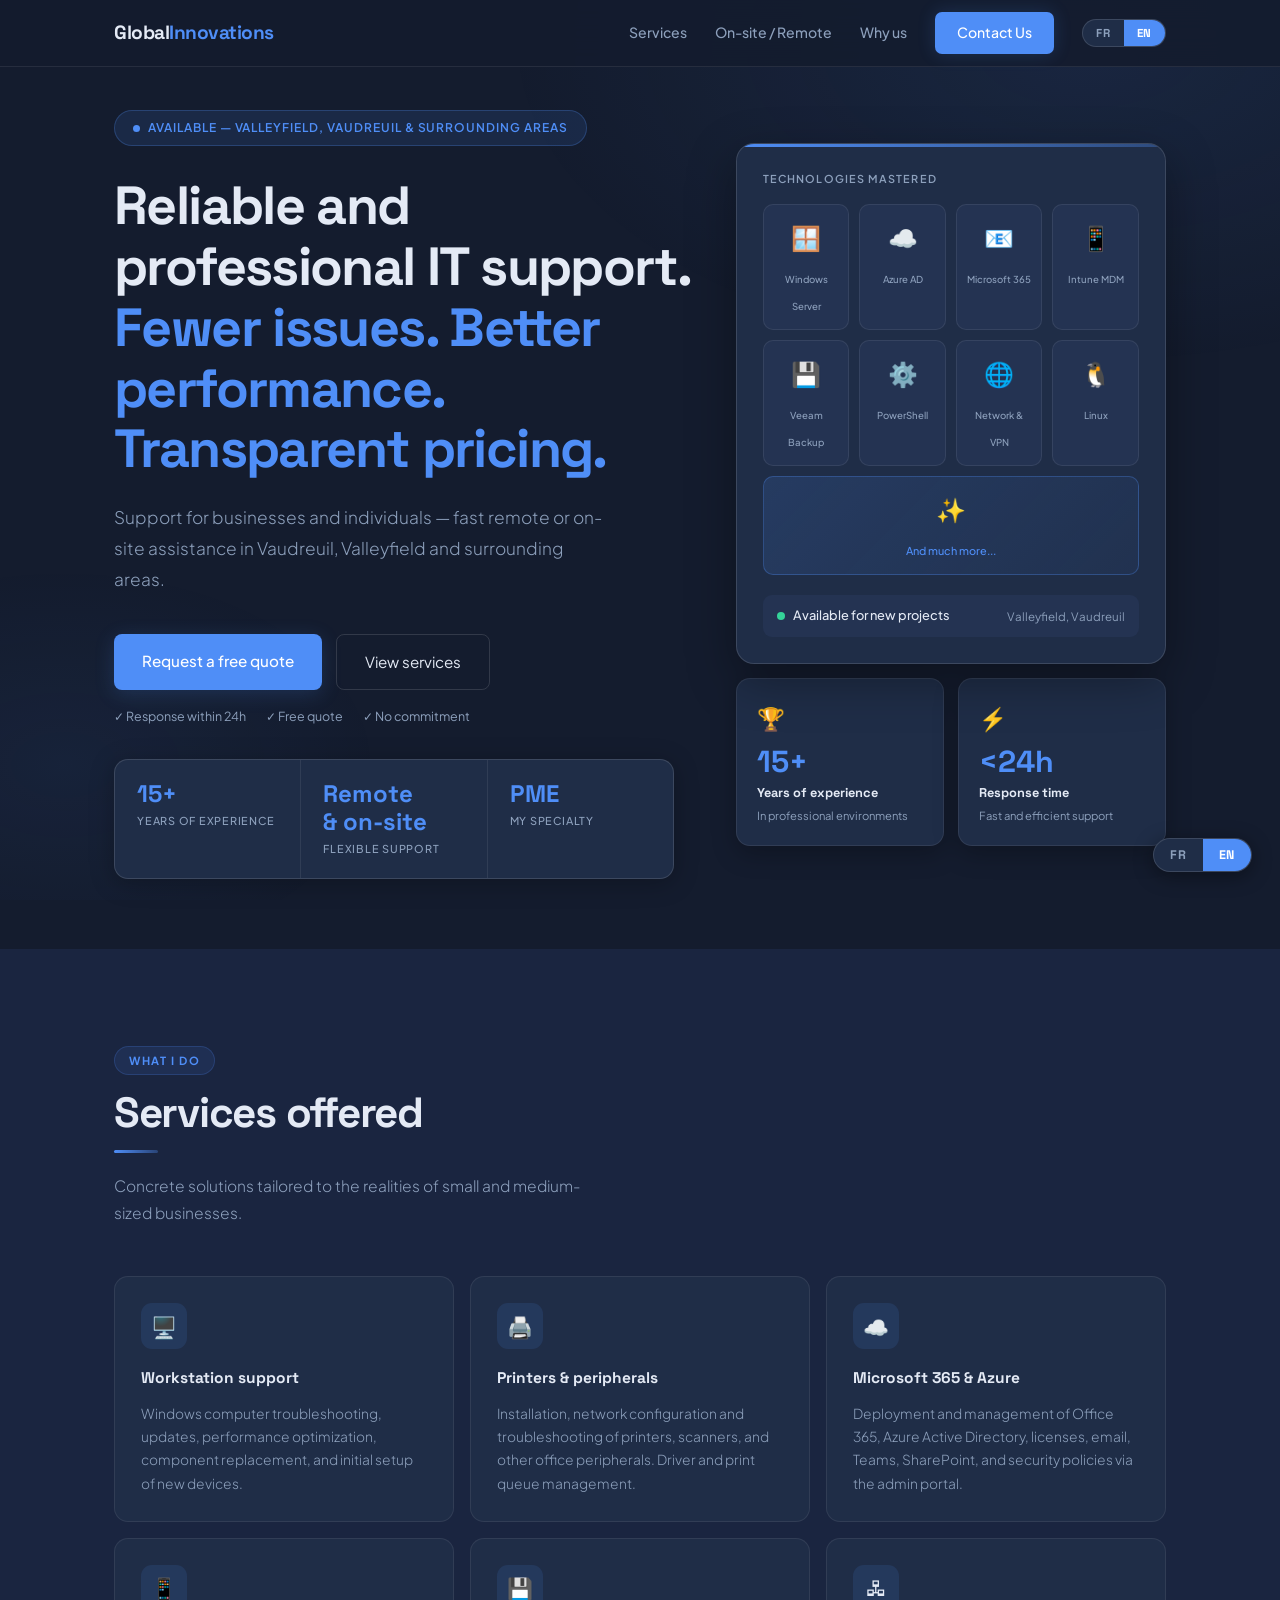
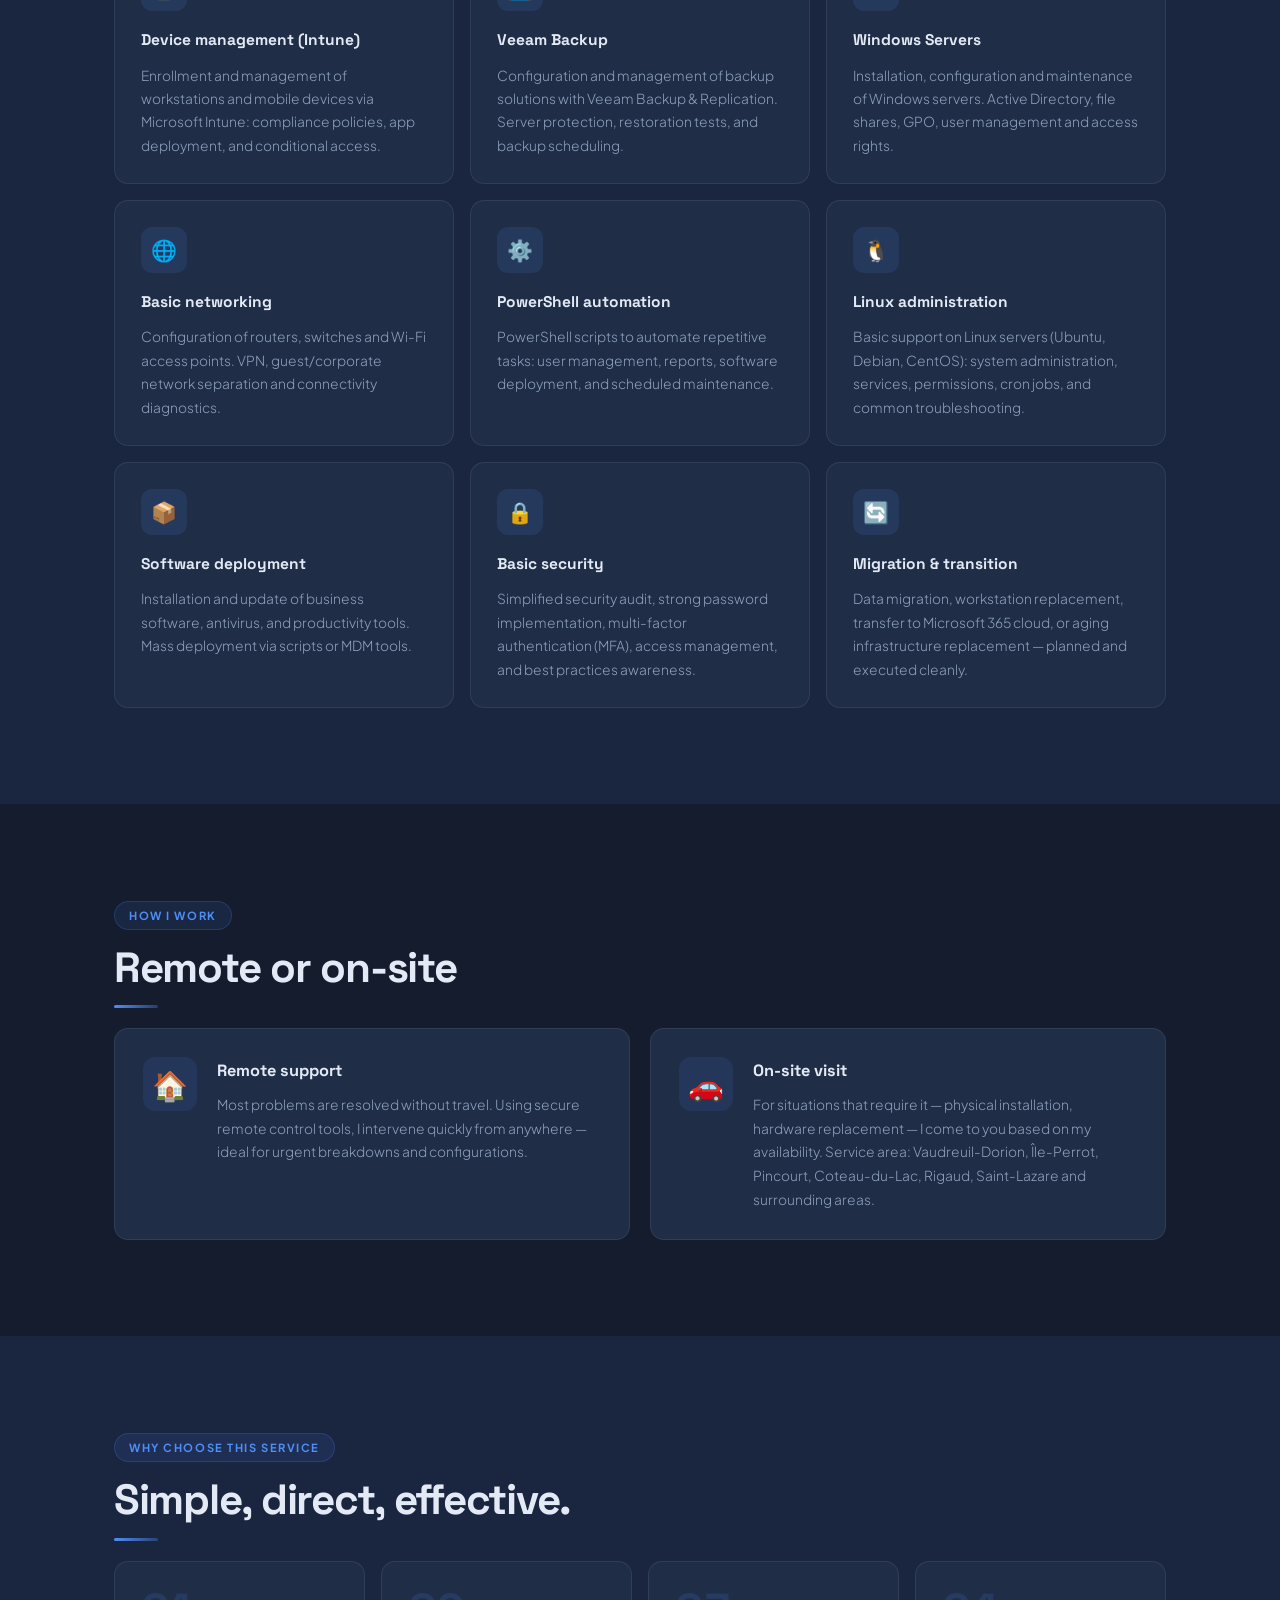
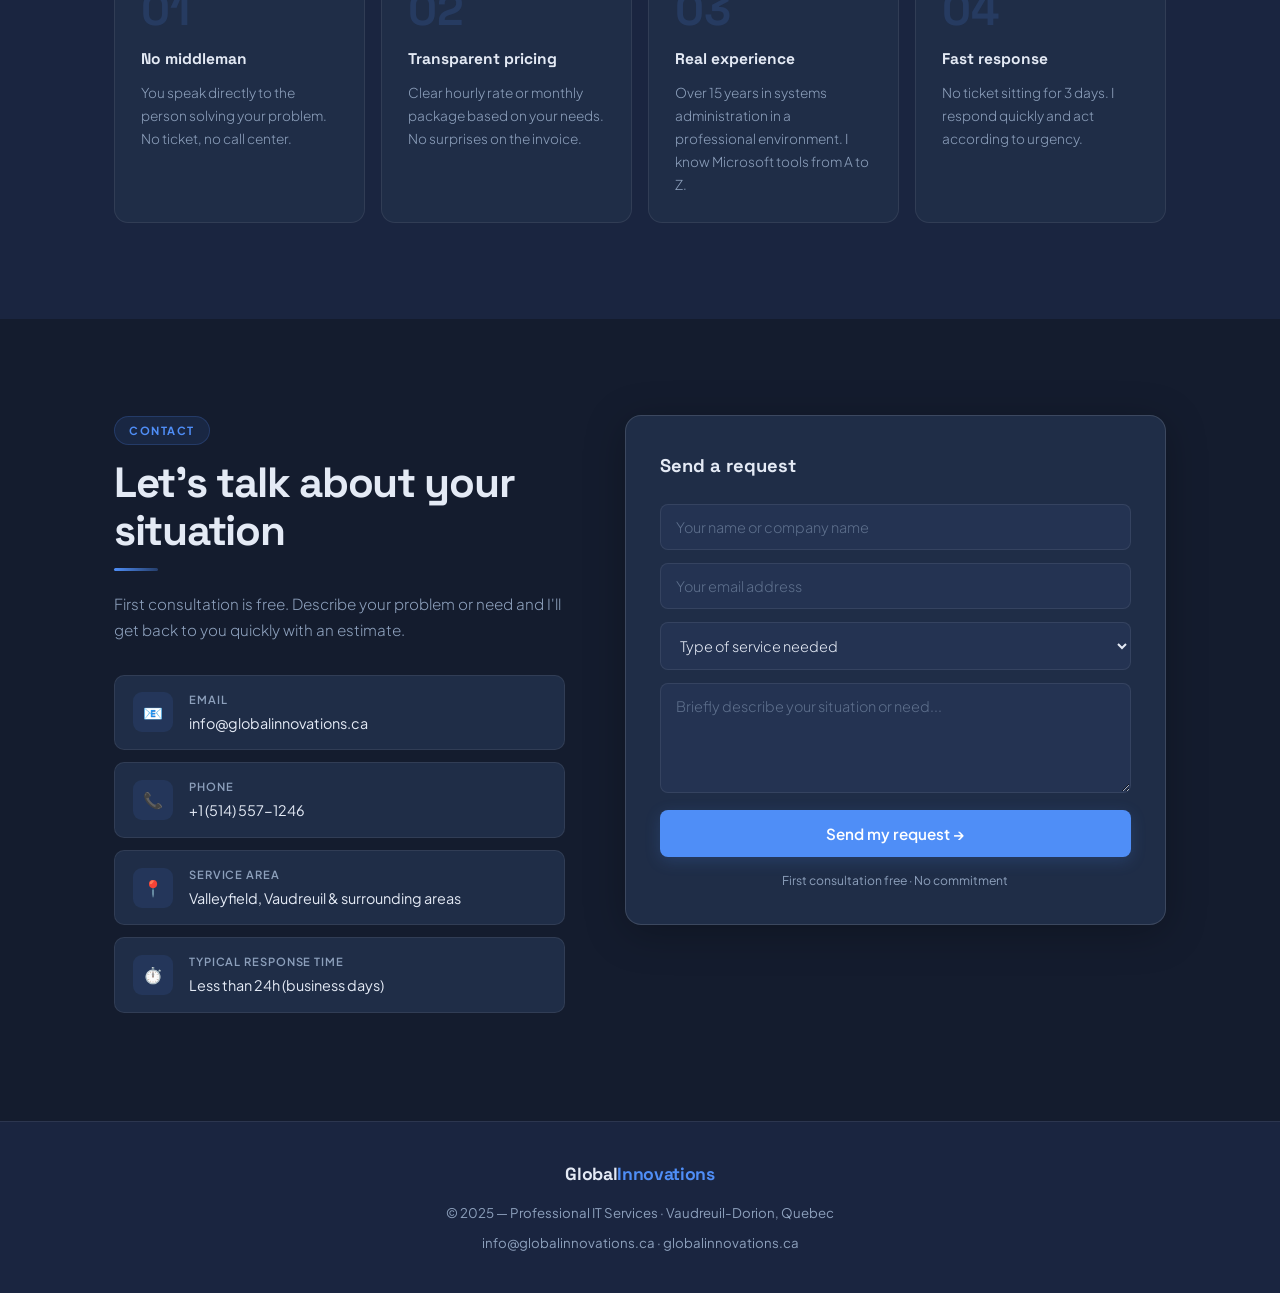
==== commit 9b8531f1: "Update index.html" ====
--- a/index.html
+++ b/index.html
@@ -755,7 +755,7 @@
           <div class="icon">📍</div>
           <div class="detail-text">
             <span data-fr="Zone desservie" data-en="Service area">Zone desservie</span>
-            <div data-fr="Vaudreuil-Dorion & environs" data-en="Vaudreuil-Dorion & surrounding area">Vaudreuil-Dorion & environs</div>
+            <div data-fr="Vaudreuil-Dorion & environs" data-en="Valleyfield, Vaudreuil & surrounding areas">Valleyfield, Vaudreuil & régions avoisinantes</div>
           </div>
         </div>
         <div class="contact-detail">
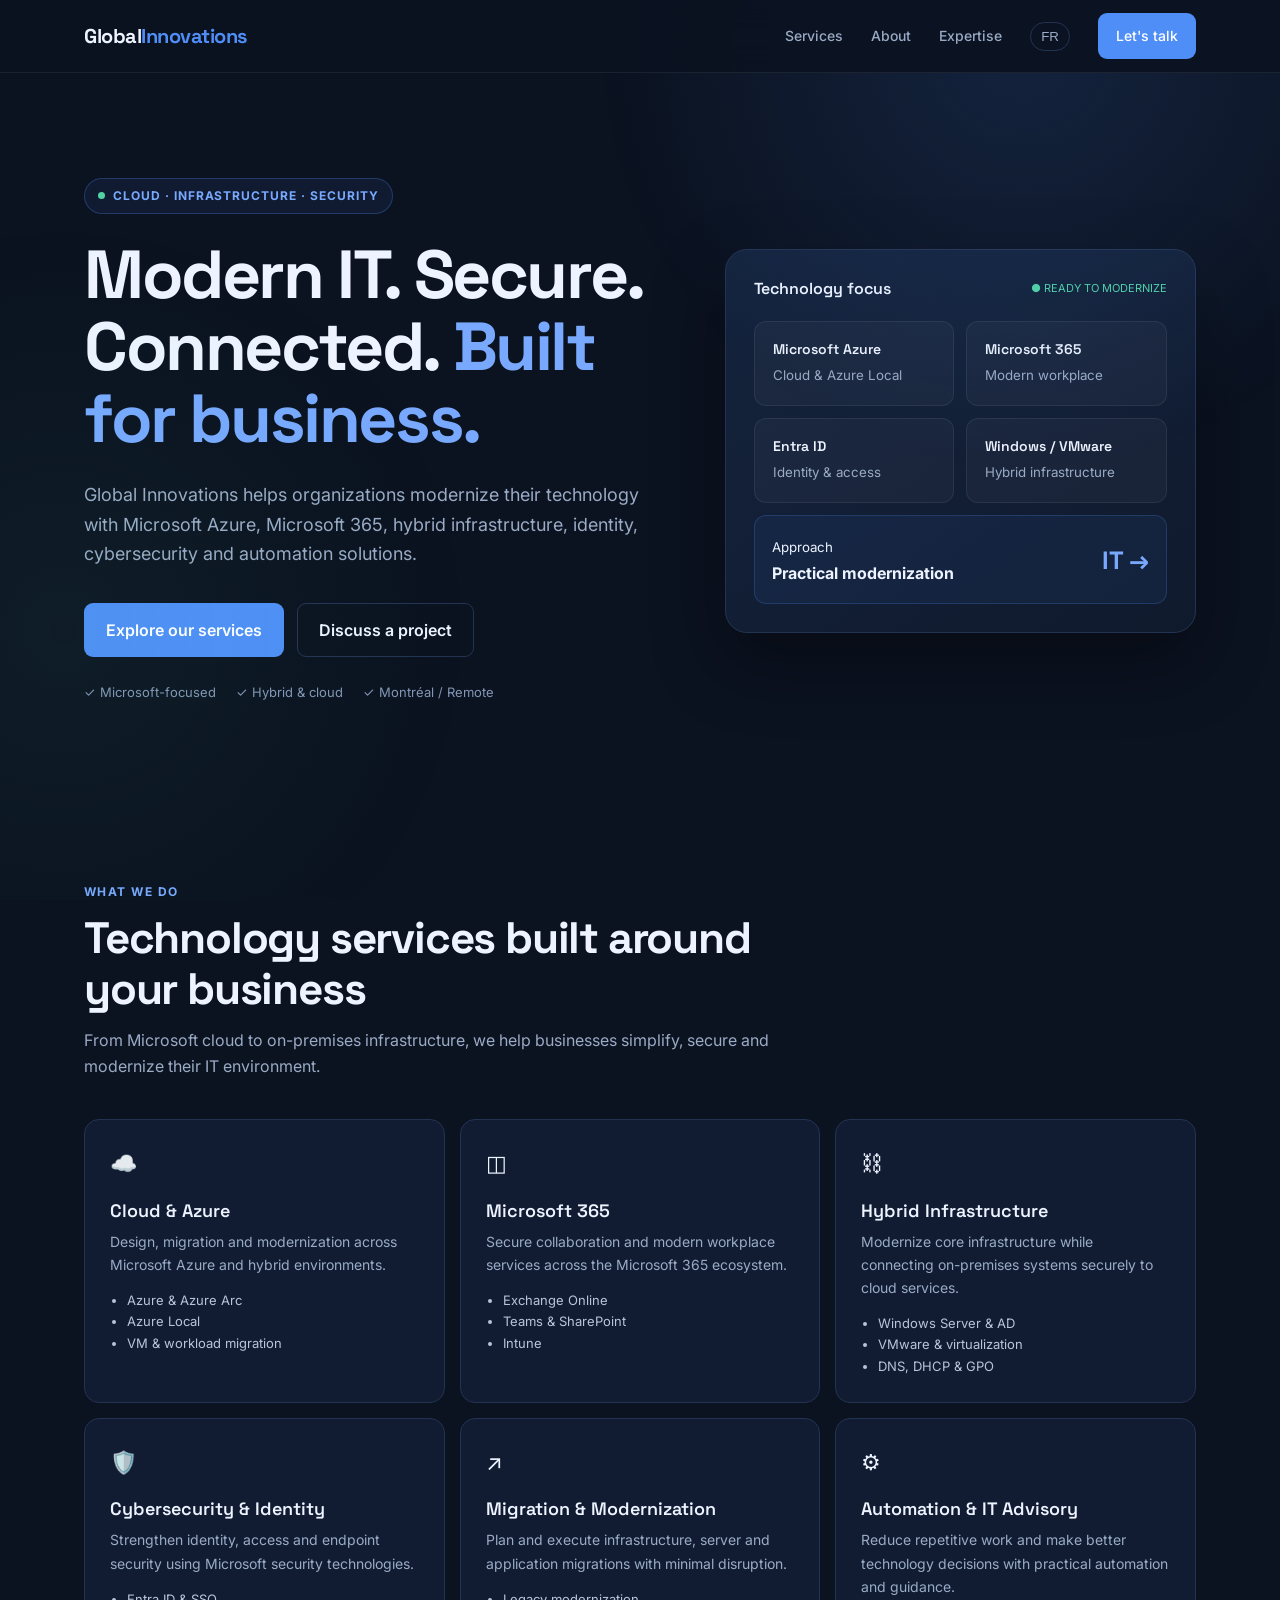
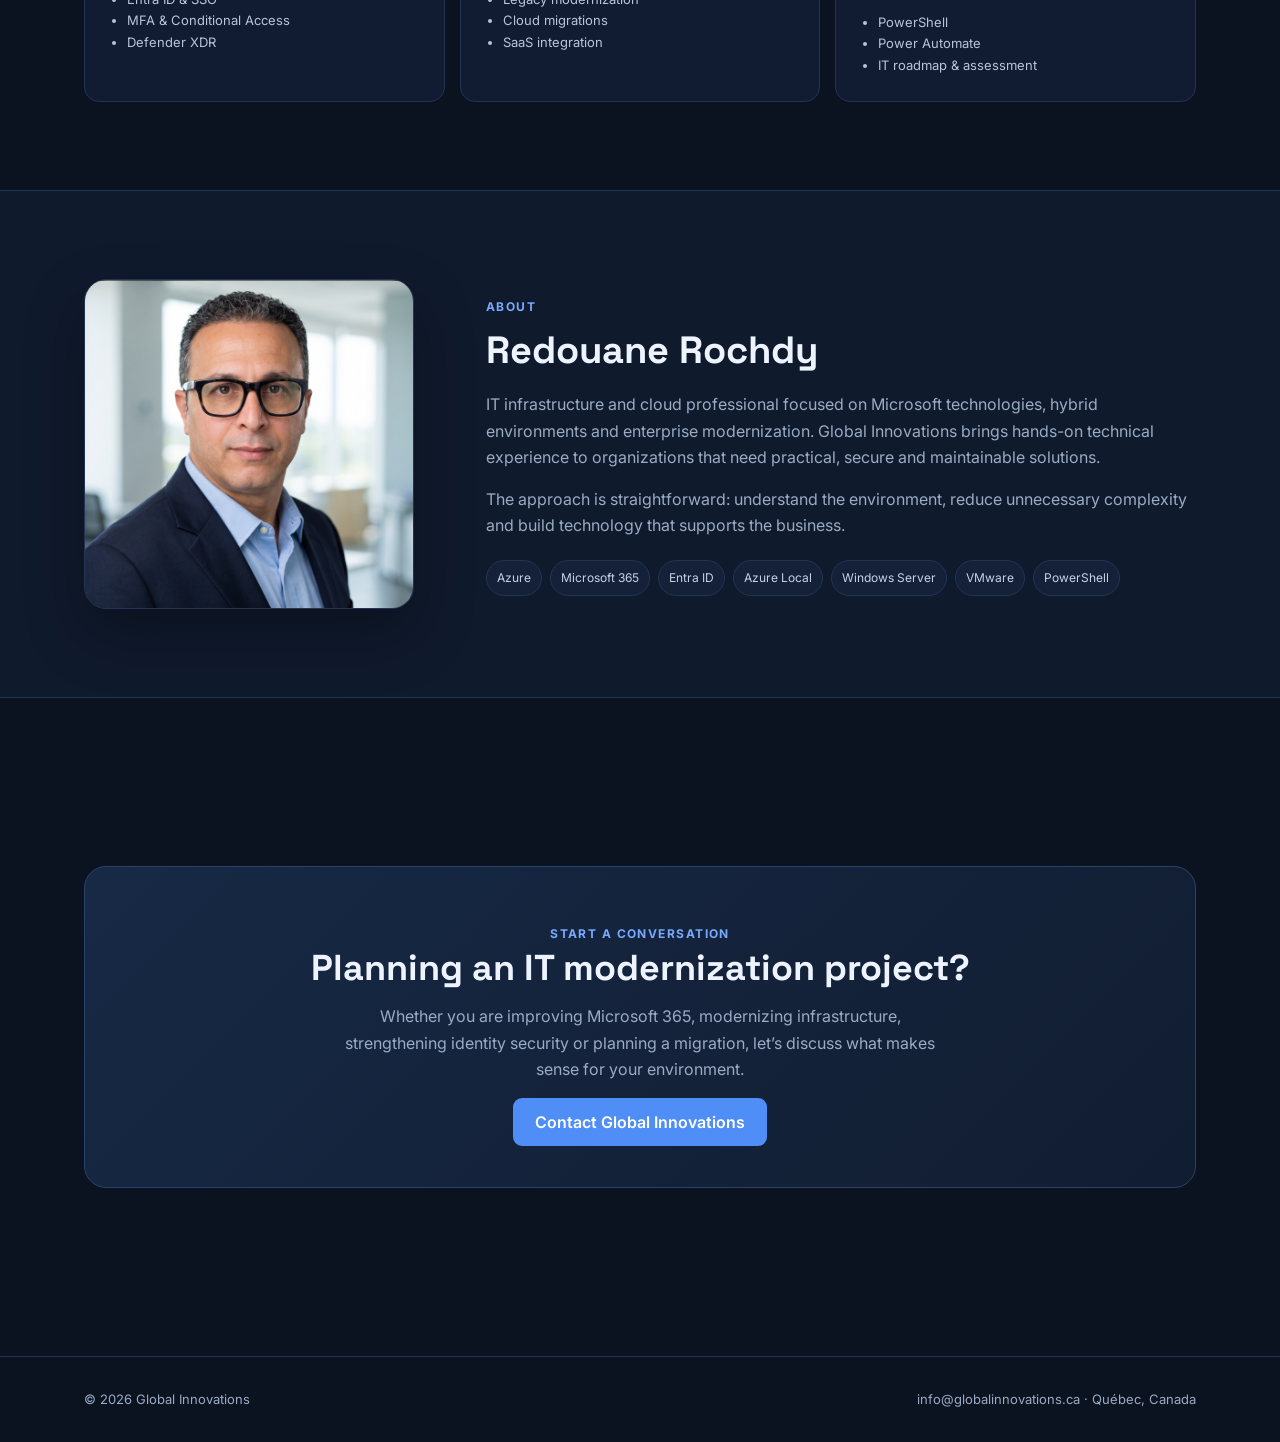
==== commit 6752e039: "Build V2 professional consulting homepage" ====
--- a/index.html
+++ b/index.html
@@ -1,896 +1,34 @@
 <!DOCTYPE html>
-<html lang="fr">
+<html lang="en">
 <head>
 <meta charset="UTF-8">
-<meta name="viewport" content="width=device-width, initial-scale=1.0">
-<title>Global Innovations | Support IT — Vaudreuil-Dorion</title>
-  <link rel="icon" type="image/x-icon" href="/favicon.ico">
-  <link rel="apple-touch-icon" href="/favicon.ico">
-  <!-- Google tag (gtag.js) -->
-<script async src="https://www.googletagmanager.com/gtag/js?id=G-LVNJF5NENY"></script>
-<script>
-  window.dataLayer = window.dataLayer || [];
-  function gtag(){dataLayer.push(arguments);}
-  gtag('js', new Date());
-
-  gtag('config', 'G-LVNJF5NENY');
-</script>
-
-<!-- SEO Meta Tags -->
-<meta name="description" content="Services informatiques professionnels pour PME et particuliers — Vaudreuil-Dorion & environs. Support à distance et sur place. Microsoft 365, Azure, Windows Server, Intune, Veeam, réseau, dépannage. 15+ ans d'expérience. | Professional IT support for businesses & individuals in Vaudreuil-Dorion area.">
-<meta name="keywords" content="support informatique Vaudreuil-Dorion, IT support Vaudreuil, dépannage ordinateur Vaudreuil, Microsoft 365 Vaudreuil, support informatique PME, Azure AD, Windows Server, Intune, Veeam backup, réseau informatique, computer repair Vaudreuil, IT consulting Quebec, technicien informatique Vaudreuil, support TI Vaudreuil-Dorion">
-<meta name="author" content="Global Innovations">
-<meta name="robots" content="index, follow">
-<meta name="geo.region" content="CA-QC">
-<meta name="geo.placename" content="Vaudreuil-Dorion, Quebec">
-<meta property="og:title" content="Global Innovations | Support IT Professionnel — Vaudreuil-Dorion">
-<meta property="og:description" content="Services informatiques professionnels pour PME. Microsoft 365, Azure, Windows Server, support à distance et sur place. 15+ ans d'expérience. Vaudreuil-Dorion & environs.">
-<meta property="og:type" content="website">
-<meta property="og:url" content="https://www.globalinnovations.ca">
-<meta property="og:locale" content="fr_CA">
-<meta property="og:locale:alternate" content="en_CA">
-<link rel="canonical" href="https://www.globalinnovations.ca">
-
-<link href="https://fonts.googleapis.com/css2?family=Space+Grotesk:wght@300;400;500;600;700&family=Plus+Jakarta+Sans:wght@300;400;500;600&display=swap" rel="stylesheet">
+<meta name="viewport" content="width=device-width,initial-scale=1.0">
+<title>Global Innovations | Cloud, Microsoft 365 & Hybrid IT Consulting</title>
+<meta name="description" content="Global Innovations helps businesses modernize IT with Microsoft Azure, Microsoft 365, hybrid infrastructure, identity, cybersecurity, migrations and automation.">
+<meta name="robots" content="noindex,nofollow">
+<link rel="icon" href="/favicon.ico">
+<link rel="preconnect" href="https://fonts.googleapis.com">
+<link rel="preconnect" href="https://fonts.gstatic.com" crossorigin>
+<link href="https://fonts.googleapis.com/css2?family=Inter:wght@400;500;600;700&family=Space+Grotesk:wght@500;600;700&display=swap" rel="stylesheet">
 <style>
-  :root {
-    --bg:        #141c2e;
-    --bg2:       #1a2540;
-    --surface:   #1f2d47;
-    --surface2:  #243352;
-    --accent:    #4f8ef7;
-    --accent2:   #2563eb;
-    --accent-glow: rgba(79,142,247,0.18);
-    --text:      #e4eaf5;
-    --muted:     #8da0bc;
-    --border:    rgba(255,255,255,0.08);
-    --border2:   rgba(255,255,255,0.13);
-    --shadow:    rgba(0,0,0,0.25);
-    --shadow-lg: rgba(0,0,0,0.4);
-  }
-
-  *, *::before, *::after { box-sizing: border-box; margin: 0; padding: 0; }
-  html { scroll-behavior: smooth; }
-
-  body {
-    background: var(--bg);
-    color: var(--text);
-    font-family: 'Plus Jakarta Sans', sans-serif;
-    font-weight: 400;
-    line-height: 1.7;
-    overflow-x: hidden;
-  }
-
-  body::before {
-    content: '';
-    position: fixed;
-    inset: 0;
-    background:
-      radial-gradient(ellipse 70% 55% at 85% 5%, rgba(79,142,247,0.09) 0%, transparent 65%),
-      radial-gradient(ellipse 45% 40% at 5% 85%, rgba(79,142,247,0.06) 0%, transparent 55%);
-    pointer-events: none;
-    z-index: 0;
-  }
-
-  .container { max-width: 1100px; margin: 0 auto; padding: 0 24px; position: relative; z-index: 1; }
-
-  /* ── LANG SWITCHER FLOATING ── */
-  .lang-float {
-    position: fixed;
-    bottom: 28px;
-    right: 28px;
-    z-index: 200;
-    display: flex;
-    background: var(--surface);
-    border: 1px solid var(--border2);
-    border-radius: 100px;
-    overflow: hidden;
-    box-shadow: 0 4px 20px var(--shadow-lg);
-  }
-
-  .lang-btn {
-    padding: 8px 16px;
-    font-family: 'Space Grotesk', sans-serif;
-    font-size: 0.78rem;
-    font-weight: 700;
-    letter-spacing: 0.06em;
-    cursor: pointer;
-    border: none;
-    background: transparent;
-    color: var(--muted);
-    transition: background 0.2s, color 0.2s;
-  }
-  .lang-btn.active {
-    background: var(--accent);
-    color: #fff;
-  }
-  .lang-btn:hover:not(.active) { color: var(--text); }
-
-  /* ── NAV ── */
-  nav {
-    position: fixed;
-    top: 0; left: 0; right: 0;
-    z-index: 100;
-    background: rgba(20,28,46,0.88);
-    backdrop-filter: blur(18px);
-    border-bottom: 1px solid var(--border);
-  }
-
-  nav .inner {
-    max-width: 1100px;
-    margin: 0 auto;
-    padding: 0 24px;
-    height: 66px;
-    display: flex;
-    align-items: center;
-    justify-content: space-between;
-  }
-
-  .logo {
-    font-family: 'Space Grotesk', sans-serif;
-    font-weight: 800;
-    font-size: 1.2rem;
-    color: var(--text);
-    letter-spacing: -0.025em;
-    text-decoration: none;
-  }
-  .logo span { color: var(--accent); }
-
-  nav .links { display: flex; align-items: center; gap: 28px; }
-
-  nav a {
-    color: var(--muted);
-    text-decoration: none;
-    font-size: 0.88rem;
-    font-weight: 500;
-    transition: color 0.2s;
-  }
-  nav a:hover { color: var(--text); }
-
-  .cta-nav {
-    background: var(--accent) !important;
-    color: #fff !important;
-    padding: 9px 22px !important;
-    border-radius: 7px;
-    font-weight: 500 !important;
-    transition: background 0.2s, transform 0.15s !important;
-    box-shadow: 0 0 18px var(--accent-glow);
-  }
-  .cta-nav:hover { background: var(--accent2) !important; transform: translateY(-1px); }
-
-  /* Nav lang switcher */
-  .nav-lang {
-    display: flex;
-    background: var(--surface);
-    border: 1px solid var(--border2);
-    border-radius: 100px;
-    overflow: hidden;
-  }
-  .nav-lang .lang-btn { padding: 6px 13px; font-size: 0.72rem; }
-
-  /* ── HERO ── */
-  .hero {
-    min-height: 100vh;
-    display: flex;
-    align-items: center;
-    padding: 110px 0 70px;
-    position: relative;
-  }
-
-  .hero .container {
-    display: grid;
-    grid-template-columns: 1.15fr 0.85fr;
-    gap: 40px;
-    align-items: center;
-  }
-
-  @media (max-width: 860px) {
-    .hero .container { grid-template-columns: 1fr; }
-    .hero-visual { display: none; }
-  }
-
-  .hero-content { position: relative; z-index: 1; }
-
-  .hero-visual {
-    position: relative;
-    z-index: 1;
-    display: flex;
-    flex-direction: column;
-    gap: 14px;
-  }
-
-  .hero-card-main {
-    background: var(--surface);
-    border: 1px solid var(--border2);
-    border-radius: 18px;
-    padding: 26px;
-    box-shadow: 0 16px 48px rgba(0,0,0,0.35);
-    position: relative;
-    overflow: hidden;
-  }
-  .hero-card-main::before {
-    content: '';
-    position: absolute;
-    top: 0; left: 0; right: 0;
-    height: 3px;
-    background: linear-gradient(90deg, var(--accent), rgba(79,142,247,0.3));
-  }
-  .hero-card-main .card-label {
-    font-size: 0.68rem;
-    text-transform: uppercase;
-    letter-spacing: 0.1em;
-    color: var(--muted);
-    font-weight: 600;
-    margin-bottom: 16px;
-  }
-
-  .tech-grid {
-    display: grid;
-    grid-template-columns: repeat(4, 1fr);
-    gap: 10px;
-    margin-bottom: 20px;
-  }
-
-  .tech-item {
-    background: var(--surface2);
-    border: 1px solid var(--border);
-    border-radius: 10px;
-    padding: 12px 8px;
-    text-align: center;
-    transition: border-color 0.2s, transform 0.2s;
-    cursor: default;
-  }
-  .tech-item:hover { border-color: rgba(79,142,247,0.4); transform: translateY(-2px); }
-  .tech-item .t-icon { font-size: 1.5rem; display: block; margin-bottom: 5px; }
-  .tech-item .t-name { font-size: 0.6rem; color: var(--muted); font-weight: 500; line-height: 1.2; }
-
-  .status-bar {
-    display: flex;
-    align-items: center;
-    justify-content: space-between;
-    background: var(--surface2);
-    border-radius: 9px;
-    padding: 10px 14px;
-  }
-  .status-left { display: flex; align-items: center; gap: 8px; font-size: 0.8rem; color: var(--text); font-weight: 500; }
-  .status-dot { width: 8px; height: 8px; background: #34d399; border-radius: 50%; animation: pulse-green 2s infinite; }
-  @keyframes pulse-green {
-    0%, 100% { opacity: 1; box-shadow: 0 0 0 0 rgba(52,211,153,0.4); }
-    50% { opacity: 0.7; box-shadow: 0 0 0 4px rgba(52,211,153,0); }
-  }
-  .status-right { font-size: 0.72rem; color: var(--muted); }
-
-  .hero-cards-row { display: grid; grid-template-columns: 1fr 1fr; gap: 14px; }
-
-  .hero-mini-card {
-    background: var(--surface);
-    border: 1px solid var(--border);
-    border-radius: 14px;
-    padding: 20px;
-    box-shadow: 0 8px 24px rgba(0,0,0,0.25);
-  }
-  .hero-mini-card .mini-icon { font-size: 1.4rem; margin-bottom: 10px; display: block; }
-  .hero-mini-card .mini-title {
-    font-family: 'Space Grotesk', sans-serif;
-    font-size: 0.8rem;
-    font-weight: 700;
-    color: var(--text);
-    margin-bottom: 3px;
-  }
-  .hero-mini-card .mini-val { font-size: 0.7rem; color: var(--muted); }
-  .hero-mini-card .big-num {
-    font-family: 'Space Grotesk', sans-serif;
-    font-size: 1.9rem;
-    font-weight: 800;
-    color: var(--accent);
-    line-height: 1;
-    margin-bottom: 4px;
-  }
-
-  .badge {
-    display: inline-flex;
-    align-items: center;
-    gap: 8px;
-    background: rgba(79,142,247,0.12);
-    border: 1px solid rgba(79,142,247,0.25);
-    border-radius: 100px;
-    padding: 7px 18px;
-    font-size: 0.75rem;
-    color: var(--accent);
-    letter-spacing: 0.08em;
-    text-transform: uppercase;
-    margin-bottom: 30px;
-    font-weight: 600;
-  }
-  .badge::before {
-    content: '';
-    width: 7px; height: 7px;
-    background: var(--accent);
-    border-radius: 50%;
-    animation: pulse 2s infinite;
-  }
-  @keyframes pulse {
-    0%, 100% { opacity: 1; transform: scale(1); }
-    50% { opacity: 0.3; transform: scale(0.7); }
-  }
-
-  h1 {
-    font-family: 'Space Grotesk', sans-serif;
-    font-size: clamp(2.4rem, 4.2vw, 3.6rem);
-    font-weight: 700;
-    line-height: 1.13;
-    letter-spacing: -0.03em;
-    color: var(--text);
-    margin-bottom: 22px;
-  }
-  h1 .highlight { color: var(--accent); }
-
-  .hero-sub {
-    font-size: 1.08rem;
-    color: var(--muted);
-    max-width: 500px;
-    margin-bottom: 40px;
-    line-height: 1.78;
-    font-weight: 300;
-  }
-
-  .hero-actions { display: flex; gap: 14px; flex-wrap: wrap; }
-
-  .trust-line {
-    display: flex;
-    gap: 20px;
-    flex-wrap: wrap;
-    margin-top: 16px;
-  }
-  .trust-line span { font-size: 0.78rem; color: var(--muted); font-weight: 400; }
-
-  .btn-primary {
-    background: var(--accent);
-    color: #fff;
-    font-family: 'Plus Jakarta Sans', sans-serif;
-    font-weight: 500;
-    font-size: 0.95rem;
-    padding: 14px 28px;
-    border-radius: 8px;
-    text-decoration: none;
-    transition: background 0.2s, transform 0.2s, box-shadow 0.2s;
-    box-shadow: 0 4px 20px var(--accent-glow);
-  }
-  .btn-primary:hover { background: var(--accent2); transform: translateY(-2px); box-shadow: 0 8px 30px rgba(79,142,247,0.35); }
-
-  .btn-secondary {
-    background: transparent;
-    color: var(--text);
-    font-family: 'Plus Jakarta Sans', sans-serif;
-    font-weight: 400;
-    font-size: 0.95rem;
-    padding: 14px 28px;
-    border-radius: 8px;
-    text-decoration: none;
-    border: 1px solid var(--border2);
-    transition: border-color 0.2s, background 0.2s, color 0.2s;
-  }
-  .btn-secondary:hover { border-color: var(--accent); color: var(--accent); background: rgba(79,142,247,0.06); }
-
-  .stats {
-    margin-top: 32px;
-    display: flex;
-    max-width: 560px;
-    background: var(--surface);
-    border: 1px solid var(--border2);
-    border-radius: 14px;
-    overflow: hidden;
-    box-shadow: 0 4px 24px var(--shadow);
-  }
-  .stat-item { flex: 1; padding: 20px 22px; border-right: 1px solid var(--border); }
-  .stat-item:last-child { border-right: none; }
-  .stat-num { font-family: 'Space Grotesk', sans-serif; font-size: 1.5rem; font-weight: 800; color: var(--accent); line-height: 1.15; }
-  .stat-label { font-size: 0.68rem; color: var(--muted); margin-top: 4px; text-transform: uppercase; letter-spacing: 0.07em; font-weight: 500; }
-
-  section { padding: 96px 0; }
-
-  .section-label {
-    display: inline-block;
-    font-size: 0.7rem;
-    text-transform: uppercase;
-    letter-spacing: 0.14em;
-    color: var(--accent);
-    font-weight: 700;
-    margin-bottom: 14px;
-    background: rgba(79,142,247,0.1);
-    border: 1px solid rgba(79,142,247,0.2);
-    padding: 4px 14px;
-    border-radius: 100px;
-  }
-
-  h2 {
-    font-family: 'Space Grotesk', sans-serif;
-    font-size: clamp(1.8rem, 3.3vw, 2.7rem);
-    font-weight: 800;
-    letter-spacing: -0.03em;
-    margin-bottom: 14px;
-    line-height: 1.12;
-    color: var(--text);
-  }
-
-  .divider { width: 44px; height: 3px; background: linear-gradient(90deg, var(--accent), rgba(79,142,247,0.3)); border-radius: 2px; margin-bottom: 20px; }
-  .section-intro { color: var(--muted); max-width: 500px; margin-bottom: 50px; font-size: 0.97rem; font-weight: 300; }
-
-  #services { background: var(--bg2); }
-
-  .services-grid { display: grid; grid-template-columns: repeat(auto-fill, minmax(300px, 1fr)); gap: 16px; }
-
-  .service-card {
-    background: var(--surface);
-    border: 1px solid var(--border);
-    border-radius: 14px;
-    padding: 26px;
-    transition: transform 0.25s, box-shadow 0.25s, border-color 0.25s;
-    position: relative;
-    overflow: hidden;
-  }
-  .service-card::after { content: ''; position: absolute; top: 0; left: 0; right: 0; height: 2px; background: linear-gradient(90deg, var(--accent), rgba(79,142,247,0.2)); opacity: 0; transition: opacity 0.25s; }
-  .service-card:hover { transform: translateY(-4px); box-shadow: 0 10px 36px var(--shadow-lg); border-color: rgba(79,142,247,0.25); }
-  .service-card:hover::after { opacity: 1; }
-
-  .service-icon { width: 46px; height: 46px; background: rgba(79,142,247,0.12); border-radius: 11px; display: flex; align-items: center; justify-content: center; margin-bottom: 16px; font-size: 1.3rem; }
-  .service-card h3 { font-family: 'Space Grotesk', sans-serif; font-size: 0.97rem; font-weight: 700; margin-bottom: 10px; color: var(--text); }
-  .service-card p { font-size: 0.86rem; color: var(--muted); line-height: 1.7; font-weight: 300; }
-
-  .modes { background: var(--bg); }
-  .modes-grid { display: grid; grid-template-columns: 1fr 1fr; gap: 20px; margin-top: 16px; }
-  @media (max-width: 640px) { .modes-grid { grid-template-columns: 1fr; } }
-
-  .mode-item { display: flex; gap: 20px; align-items: flex-start; background: var(--surface); border: 1px solid var(--border); border-radius: 14px; padding: 28px; transition: border-color 0.2s, box-shadow 0.2s; }
-  .mode-item:hover { border-color: rgba(79,142,247,0.3); box-shadow: 0 8px 28px var(--shadow); }
-  .mode-icon { font-size: 1.8rem; flex-shrink: 0; width: 54px; height: 54px; background: rgba(79,142,247,0.1); border-radius: 12px; display: flex; align-items: center; justify-content: center; }
-  .mode-item h3 { font-family: 'Space Grotesk', sans-serif; font-size: 1.02rem; font-weight: 700; margin-bottom: 8px; color: var(--text); }
-  .mode-item p { font-size: 0.86rem; color: var(--muted); font-weight: 300; line-height: 1.72; }
-
-  #pourquoi { background: var(--bg2); }
-  .why-grid { display: grid; grid-template-columns: repeat(auto-fill, minmax(235px, 1fr)); gap: 16px; margin-top: 16px; }
-  .why-card { background: var(--surface); border: 1px solid var(--border); border-radius: 14px; padding: 26px; position: relative; overflow: hidden; transition: transform 0.2s, box-shadow 0.2s, border-color 0.2s; }
-  .why-card:hover { transform: translateY(-3px); box-shadow: 0 8px 28px var(--shadow); border-color: rgba(79,142,247,0.25); }
-  .why-card .num { font-family: 'Space Grotesk', sans-serif; font-size: 2.8rem; font-weight: 800; color: rgba(79,142,247,0.15); line-height: 1; margin-bottom: 14px; }
-  .why-card h4 { font-family: 'Space Grotesk', sans-serif; font-size: 0.97rem; font-weight: 700; margin-bottom: 8px; color: var(--text); }
-  .why-card p { font-size: 0.85rem; color: var(--muted); font-weight: 300; }
-
-  #contact { background: var(--bg); }
-  .contact-wrap { display: grid; grid-template-columns: 1fr 1.2fr; gap: 60px; align-items: start; }
-  @media (max-width: 720px) { .contact-wrap { grid-template-columns: 1fr; gap: 40px; } }
-  .contact-info > p { color: var(--muted); margin-bottom: 32px; font-size: 0.95rem; font-weight: 300; }
-
-  .contact-detail { display: flex; align-items: center; gap: 16px; margin-bottom: 12px; padding: 14px 18px; background: var(--surface); border: 1px solid var(--border); border-radius: 10px; transition: border-color 0.2s; }
-  .contact-detail:hover { border-color: rgba(79,142,247,0.3); }
-  .contact-detail .icon { width: 40px; height: 40px; background: rgba(79,142,247,0.1); border-radius: 9px; display: flex; align-items: center; justify-content: center; font-size: 1rem; flex-shrink: 0; }
-  .detail-text span { font-size: 0.7rem; color: var(--muted); text-transform: uppercase; letter-spacing: 0.08em; font-weight: 600; display: block; margin-bottom: 2px; }
-  .detail-text a, .detail-text div { color: var(--text); text-decoration: none; font-weight: 400; font-size: 0.9rem; }
-  .detail-text a:hover { color: var(--accent); }
-
-  .form-wrap { background: var(--surface); border: 1px solid var(--border2); border-radius: 16px; padding: 34px; box-shadow: 0 8px 40px var(--shadow); }
-  .form-wrap h3 { font-family: 'Space Grotesk', sans-serif; font-size: 1.15rem; font-weight: 700; color: var(--text); margin-bottom: 22px; }
-  form { display: flex; flex-direction: column; gap: 13px; }
-  input, textarea, select { background: var(--surface2); border: 1px solid var(--border); border-radius: 8px; padding: 13px 15px; color: var(--text); font-family: 'Plus Jakarta Sans', sans-serif; font-size: 0.9rem; font-weight: 300; outline: none; transition: border-color 0.2s, box-shadow 0.2s; width: 100%; resize: vertical; }
-  input::placeholder, textarea::placeholder { color: rgba(141,160,188,0.55); }
-  input:focus, textarea:focus, select:focus { border-color: var(--accent); box-shadow: 0 0 0 3px var(--accent-glow); }
-  select option { background: var(--surface2); }
-  textarea { min-height: 110px; }
-  .btn-submit { background: var(--accent); color: #fff; font-family: 'Plus Jakarta Sans', sans-serif; font-weight: 600; font-size: 0.95rem; padding: 14px; border: none; border-radius: 8px; cursor: pointer; transition: background 0.2s, transform 0.15s, box-shadow 0.2s; box-shadow: 0 4px 16px var(--accent-glow); margin-top: 4px; }
-  .btn-submit:hover { background: var(--accent2); transform: translateY(-1px); box-shadow: 0 6px 22px rgba(79,142,247,0.4); }
-  .btn-submit:disabled { opacity: 0.65; cursor: not-allowed; transform: none; }
-  .form-note { font-size: 0.76rem; color: var(--muted); text-align: center; }
-
-  footer { background: var(--bg2); border-top: 1px solid var(--border); color: var(--muted); padding: 38px 0; text-align: center; font-size: 0.83rem; }
-  .logo-foot { font-family: 'Space Grotesk', sans-serif; font-weight: 800; font-size: 1.1rem; color: var(--text); margin-bottom: 12px; letter-spacing: -0.02em; }
-  .logo-foot span { color: var(--accent); }
-  footer a { color: var(--muted); text-decoration: none; }
-  footer a:hover { color: var(--accent); }
-
-  @media (max-width: 768px) {
-    nav .links { display: none; }
-    .stats { flex-direction: column; max-width: 260px; }
-    .stat-item { border-right: none; border-bottom: 1px solid var(--border); }
-    .stat-item:last-child { border-bottom: none; }
-  }
-.nav-toggle {
-  display: none;
-  flex-direction: column;
-  gap: 5px;
-  background: none;
-  border: none;
-  cursor: pointer;
-  padding: 4px;
-}
-.nav-toggle span {
-  display: block;
-  width: 24px;
-  height: 2px;
-  background: var(--text);
-  border-radius: 2px;
-  transition: all 0.3s;
-}
-@media (max-width: 768px) {
-  .nav-toggle { display: flex; }
-  .links {
-    display: none;
-    position: fixed;
-    top: 66px; left: 0; right: 0;
-    background: rgba(20,28,46,0.97);
-    flex-direction: column;
-    align-items: center;
-    padding: 30px 0;
-    gap: 24px;
-    border-bottom: 1px solid var(--border);
-    backdrop-filter: blur(18px);
-  }
-  .links.nav-active { display: flex; }
-}
-
+:root{--bg:#0b1220;--bg2:#101a2d;--card:#142139;--line:#233453;--text:#edf3ff;--muted:#9aabc5;--blue:#4f8ef7;--blue2:#78a9ff;--green:#51d3a5;--max:1160px}*{box-sizing:border-box;margin:0;padding:0}html{scroll-behavior:smooth}body{font-family:Inter,sans-serif;background:var(--bg);color:var(--text);line-height:1.65}body:before{content:"";position:fixed;inset:0;pointer-events:none;background:radial-gradient(circle at 80% 5%,rgba(79,142,247,.14),transparent 32%),radial-gradient(circle at 5% 70%,rgba(81,211,165,.06),transparent 30%)}a{color:inherit}.wrap{max-width:var(--max);margin:auto;padding:0 24px}.nav{position:sticky;top:0;z-index:50;background:rgba(11,18,32,.86);backdrop-filter:blur(16px);border-bottom:1px solid rgba(255,255,255,.07)}.navin{height:72px;display:flex;align-items:center;justify-content:space-between}.brand{font:700 20px 'Space Grotesk';text-decoration:none;letter-spacing:-.5px}.brand span{color:var(--blue)}.links{display:flex;gap:28px;align-items:center}.links a{text-decoration:none;color:var(--muted);font-size:14px;font-weight:500}.links a:hover{color:white}.lang{border:1px solid var(--line);border-radius:999px;padding:6px 10px;background:transparent;color:var(--muted);cursor:pointer}.contactbtn,.primary{background:var(--blue);color:white!important;border-radius:9px;padding:11px 18px!important;text-decoration:none;font-weight:600}.hero{padding:105px 0 85px}.heroGrid{display:grid;grid-template-columns:1.1fr .9fr;gap:65px;align-items:center}.eyebrow{display:inline-flex;gap:8px;align-items:center;color:var(--blue2);border:1px solid rgba(79,142,247,.28);background:rgba(79,142,247,.08);padding:7px 13px;border-radius:999px;font-size:12px;font-weight:700;letter-spacing:.08em;text-transform:uppercase;margin-bottom:25px}.dot{width:7px;height:7px;background:var(--green);border-radius:50%}h1{font:700 clamp(42px,5.5vw,68px)/1.06 'Space Grotesk';letter-spacing:-2.4px;max-width:760px}h1 span{color:var(--blue2)}.lead{font-size:18px;color:var(--muted);max-width:650px;margin:25px 0 34px}.actions{display:flex;gap:13px;flex-wrap:wrap}.primary{padding:14px 22px!important}.secondary{border:1px solid var(--line);border-radius:9px;padding:13px 21px;text-decoration:none;font-weight:600}.secondary:hover{background:var(--bg2)}.trust{display:flex;gap:20px;flex-wrap:wrap;margin-top:25px;color:#8396b5;font-size:13px}.visual{background:linear-gradient(145deg,#14233d,#101a2d);border:1px solid var(--line);border-radius:22px;padding:28px;box-shadow:0 28px 70px rgba(0,0,0,.35)}.vtop{display:flex;justify-content:space-between;align-items:center;margin-bottom:22px}.vtitle{font:600 16px 'Space Grotesk'}.online{font-size:11px;color:var(--green)}.tech{display:grid;grid-template-columns:1fr 1fr;gap:12px}.tile{padding:18px;border-radius:12px;background:rgba(255,255,255,.035);border:1px solid rgba(255,255,255,.07)}.tile b{display:block;font:600 14px 'Space Grotesk';margin-bottom:3px}.tile small{color:var(--muted)}.metric{margin-top:12px;padding:17px;border-radius:12px;border:1px solid rgba(79,142,247,.22);background:rgba(79,142,247,.07);display:flex;justify-content:space-between;align-items:center}.metric strong{font:700 25px 'Space Grotesk';color:var(--blue2)}section{padding:88px 0}.sectionHead{max-width:720px;margin-bottom:40px}.kicker{color:var(--blue2);font-size:12px;text-transform:uppercase;letter-spacing:.12em;font-weight:700}.sectionHead h2{font:700 clamp(30px,4vw,44px)/1.15 'Space Grotesk';letter-spacing:-1.2px;margin:10px 0 12px}.sectionHead p{color:var(--muted)}.services{display:grid;grid-template-columns:repeat(3,1fr);gap:15px}.service{background:rgba(20,33,57,.72);border:1px solid var(--line);border-radius:15px;padding:25px;transition:.2s}.service:hover{transform:translateY(-3px);border-color:#38598a}.icon{font-size:22px;margin-bottom:17px}.service h3{font:600 18px 'Space Grotesk';margin-bottom:8px}.service p{font-size:14px;color:var(--muted)}.service ul{margin:14px 0 0 17px;color:#b8c5d8;font-size:13px}.aboutBand{background:var(--bg2);border-top:1px solid var(--line);border-bottom:1px solid var(--line)}.aboutGrid{display:grid;grid-template-columns:.65fr 1.35fr;gap:60px;align-items:center}.portrait{width:100%;max-width:330px;aspect-ratio:1/1;object-fit:cover;object-position:center 22%;border-radius:22px;border:1px solid var(--line);box-shadow:0 25px 60px rgba(0,0,0,.3)}.about h2{font:700 38px 'Space Grotesk';margin:8px 0 17px}.about p{color:var(--muted);margin-bottom:15px}.chips{display:flex;flex-wrap:wrap;gap:8px;margin-top:22px}.chip{font-size:12px;border:1px solid var(--line);background:var(--card);padding:7px 10px;border-radius:999px;color:#c5d2e5}.cta{margin:80px auto;background:linear-gradient(135deg,#172945,#111d31);border:1px solid #29436b;border-radius:22px;padding:52px;text-align:center}.cta h2{font:700 36px 'Space Grotesk';margin-bottom:12px}.cta p{color:var(--muted);max-width:620px;margin:0 auto 26px}.footer{border-top:1px solid var(--line);padding:32px 0;color:var(--muted);font-size:13px}.foot{display:flex;justify-content:space-between;gap:20px;flex-wrap:wrap}.mobile{display:none}@media(max-width:850px){.links a:not(.contactbtn),.lang{display:none}.hero{padding-top:75px}.heroGrid,.aboutGrid{grid-template-columns:1fr}.visual{margin-top:10px}.services{grid-template-columns:1fr 1fr}.portrait{max-width:260px}.cta{margin:50px 20px;padding:35px 22px}}@media(max-width:570px){.services{grid-template-columns:1fr}h1{letter-spacing:-1.5px}.hero{padding-bottom:55px}.tech{grid-template-columns:1fr}.trust{gap:10px}.cta h2{font-size:29px}}
 </style>
 </head>
 <body>
-
-<!-- FLOATING LANG SWITCHER -->
-<div class="lang-float">
-  <button class="lang-btn active" data-lang="fr" onclick="setLang('fr')">FR</button>
-  <button class="lang-btn" data-lang="en" onclick="setLang('en')">EN</button>
-</div>
-
-<!-- NAV -->
-<nav>
-  <div class="inner">
-    <a href="#" class="logo">Global<span>Innovations</span></a>
-<button class="nav-toggle" onclick="toggleMenu()" aria-label="Menu">
-  <span></span><span></span><span></span>
-</button>
-
-    <div class="links">
-      <a href="#services" data-fr="Services" data-en="Services">Services</a>
-      <a href="#intervention" data-fr="Intervention" data-en="On-site / Remote">Intervention</a>
-      <a href="#pourquoi" data-fr="Pourquoi nous" data-en="Why us">Pourquoi nous</a>
-      <a href="#contact" class="cta-nav" data-fr="Nous Contacter" data-en="Contact Us">Nous Contacter</a>
-      <div class="nav-lang">
-        <button class="lang-btn active" data-lang="fr" onclick="setLang('fr')">FR</button>
-        <button class="lang-btn" data-lang="en" onclick="setLang('en')">EN</button>
-      </div>
-    </div>
-  </div>
-</nav>
-
-<!-- HERO -->
-<section class="hero">
-  <div class="container">
-    <div class="hero-content">
-
-      <div class="badge"
-        data-fr="Disponible — Valleyfield, Vaudreuil & régions avoisinantes"
-        data-en="Available — Valleyfield, Vaudreuil & surrounding areas">
-        Disponible — Valleyfield, Vaudreuil & régions avoisinantes
-      </div>
-
-      <h1
-        data-fr="Support informatique fiable et professionnel.<br><span class='highlight'>Moins de pannes. Plus de performance. Des prix transparents.</span>"
-        data-en="Reliable and professional IT support.<br><span class='highlight'>Fewer issues. Better performance. Transparent pricing.</span>">
-
-        Support informatique fiable et professionnel.<br>
-        <span class="highlight">Moins de pannes. Plus de performance. Des prix transparents.</span>
-      </h1>
-
-      <p class="hero-sub"
-        data-fr="Support pour PME et particuliers — intervention rapide à distance ou sur site dans Vaudreuil, Valleyfield et les régions avoisinantes."
-        data-en="Support for businesses and individuals — fast remote or on-site assistance in Vaudreuil, Valleyfield and surrounding areas.">
-
-        Support pour PME et particuliers — intervention rapide à distance ou sur site dans Vaudreuil, Valleyfield et les régions avoisinantes.
-      </p>
-
-      <div class="hero-actions">
-        <a href="#contact" class="btn-primary"
-          data-fr="Demander un devis gratuit"
-          data-en="Request a free quote">
-          Demander un devis gratuit
-        </a>
-
-        <a href="#services" class="btn-secondary"
-          data-fr="Voir les services"
-          data-en="View services">
-          Voir les services
-        </a>
-      </div>
-
-      <div class="trust-line">
-        <span data-fr="✓ Réponse en moins de 24h" data-en="✓ Response within 24h">✓ Réponse en moins de 24h</span>
-        <span data-fr="✓ Devis gratuit" data-en="✓ Free quote">✓ Devis gratuit</span>
-        <span data-fr="✓ Sans engagement" data-en="✓ No commitment">✓ Sans engagement</span>
-      </div>
-
-      <div class="stats">
-        <div class="stat-item">
-          <div class="stat-num">15+</div>
-          <div class="stat-label" data-fr="Années d'expérience" data-en="Years of experience">Années d'expérience</div>
-        </div>
-
-        <div class="stat-item">
-          <div class="stat-num" data-fr="À distance<br>& sur place" data-en="Remote<br>& on-site">
-            À distance<br>& sur place
-          </div>
-          <div class="stat-label" data-fr="Intervention flexible" data-en="Flexible support">Intervention flexible</div>
-        </div>
-
-        <div class="stat-item">
-          <div class="stat-num">PME</div>
-          <div class="stat-label" data-fr="Ma spécialité" data-en="My specialty">Ma spécialité</div>
-        </div>
-      </div>
-
-    </div>
-
-    <div class="hero-visual">
-      <div class="hero-card-main">
-        <div class="card-label" data-fr="Technologies maîtrisées" data-en="Technologies mastered">Technologies maîtrisées</div>
-        <div class="tech-grid">
-          <div class="tech-item"><span class="t-icon">🪟</span><span class="t-name">Windows Server</span></div>
-          <div class="tech-item"><span class="t-icon">☁️</span><span class="t-name">Azure AD</span></div>
-          <div class="tech-item"><span class="t-icon">📧</span><span class="t-name">Microsoft 365</span></div>
-          <div class="tech-item"><span class="t-icon">📱</span><span class="t-name">Intune MDM</span></div>
-          <div class="tech-item"><span class="t-icon">💾</span><span class="t-name">Veeam Backup</span></div>
-          <div class="tech-item"><span class="t-icon">⚙️</span><span class="t-name">PowerShell</span></div>
-          <div class="tech-item"><span class="t-icon">🌐</span><span class="t-name" data-fr="Réseau & VPN" data-en="Network & VPN">Réseau & VPN</span></div>
-          <div class="tech-item"><span class="t-icon">🐧</span><span class="t-name">Linux</span></div>
-          <div class="tech-item" style="background:linear-gradient(135deg,rgba(79,142,247,0.15),rgba(79,142,247,0.05));border-color:rgba(79,142,247,0.3);grid-column:span 4;">
-            <span class="t-icon">✨</span>
-            <span class="t-name" style="color:var(--accent);font-size:0.68rem;" data-fr="Et bien plus encore..." data-en="And much more...">Et bien plus encore...</span>
-          </div>
-        </div>
-        <div class="status-bar">
-          <div class="status-left"><div class="status-dot"></div><span data-fr="Disponible pour nouveaux mandats" data-en="Available for new projects">Disponible pour nouveaux mandats</span></div>
-          <div class="status-right">Valleyfield, Vaudreuil</div>
-        </div>
-      </div>
-      <div class="hero-cards-row">
-        <div class="hero-mini-card">
-          <span class="mini-icon">🏆</span>
-          <div class="big-num">15+</div>
-          <div class="mini-title" data-fr="Années d'expérience" data-en="Years of experience">Années d'expérience</div>
-          <div class="mini-val" data-fr="En environnement professionnel" data-en="In professional environments">En environnement professionnel</div>
-        </div>
-        <div class="hero-mini-card">
-          <span class="mini-icon">⚡</span>
-          <div class="big-num">&lt;24h</div>
-          <div class="mini-title" data-fr="Délai de réponse" data-en="Response time">Délai de réponse</div>
-          <div class="mini-val" data-fr="Support rapide et efficace" data-en="Fast and efficient support">Support rapide et efficace</div>
-        </div>
-      </div>
-    </div>
-  </div>
-</section>
-
-<!-- SERVICES -->
-<section id="services">
-  <div class="container">
-    <span class="section-label" data-fr="Ce que je fais" data-en="What I do">Ce que je fais</span>
-    <h2 data-fr="Services offerts" data-en="Services offered">Services offerts</h2>
-    <div class="divider"></div>
-    <p class="section-intro" data-fr="Des solutions concrètes adaptées aux réalités des petites et moyennes entreprises." data-en="Concrete solutions tailored to the realities of small and medium-sized businesses.">Des solutions concrètes adaptées aux réalités des petites et moyennes entreprises.</p>
-    <div class="services-grid">
-      <div class="service-card"><div class="service-icon">🖥️</div><h3 data-fr="Support postes de travail" data-en="Workstation support">Support postes de travail</h3><p data-fr="Dépannage ordinateurs Windows, mise à jour, optimisation des performances, remplacement de composants, et configuration initiale de nouveaux appareils." data-en="Windows computer troubleshooting, updates, performance optimization, component replacement, and initial setup of new devices.">Dépannage ordinateurs Windows, mise à jour, optimisation des performances, remplacement de composants, et configuration initiale de nouveaux appareils.</p></div>
-      <div class="service-card"><div class="service-icon">🖨️</div><h3 data-fr="Imprimantes & périphériques" data-en="Printers & peripherals">Imprimantes & périphériques</h3><p data-fr="Installation, configuration réseau et dépannage d'imprimantes, scanners, et autres périphériques de bureau. Gestion des pilotes et files d'impression." data-en="Installation, network configuration and troubleshooting of printers, scanners, and other office peripherals. Driver and print queue management.">Installation, configuration réseau et dépannage d'imprimantes, scanners, et autres périphériques de bureau. Gestion des pilotes et files d'impression.</p></div>
-      <div class="service-card"><div class="service-icon">☁️</div><h3 data-fr="Microsoft 365 & Azure" data-en="Microsoft 365 & Azure">Microsoft 365 & Azure</h3><p data-fr="Déploiement et gestion d'Office 365, Azure Active Directory, licences, boîtes courriel, Teams, SharePoint, et politiques de sécurité via le portail admin." data-en="Deployment and management of Office 365, Azure Active Directory, licenses, email, Teams, SharePoint, and security policies via the admin portal.">Déploiement et gestion d'Office 365, Azure Active Directory, licences, boîtes courriel, Teams, SharePoint, et politiques de sécurité via le portail admin.</p></div>
-      <div class="service-card"><div class="service-icon">📱</div><h3 data-fr="Gestion des appareils (Intune)" data-en="Device management (Intune)">Gestion des appareils (Intune)</h3><p data-fr="Enrôlement et gestion des postes et mobiles via Microsoft Intune : politiques de conformité, déploiement d'applications, et accès conditionnel." data-en="Enrollment and management of workstations and mobile devices via Microsoft Intune: compliance policies, app deployment, and conditional access.">Enrôlement et gestion des postes et mobiles via Microsoft Intune : politiques de conformité, déploiement d'applications, et accès conditionnel.</p></div>
-      <div class="service-card"><div class="service-icon">💾</div><h3 data-fr="Sauvegarde Veeam" data-en="Veeam Backup">Sauvegarde Veeam</h3><p data-fr="Configuration et gestion de solutions de backup avec Veeam Backup & Replication. Protection des serveurs, tests de restauration, et planification des sauvegardes." data-en="Configuration and management of backup solutions with Veeam Backup & Replication. Server protection, restoration tests, and backup scheduling.">Configuration et gestion de solutions de backup avec Veeam Backup & Replication. Protection des serveurs, tests de restauration, et planification des sauvegardes.</p></div>
-      <div class="service-card"><div class="service-icon">🖧</div><h3 data-fr="Serveurs Windows" data-en="Windows Servers">Serveurs Windows</h3><p data-fr="Installation, configuration et maintenance de serveurs Windows. Active Directory, partages de fichiers, GPO, gestion des utilisateurs et des droits d'accès." data-en="Installation, configuration and maintenance of Windows servers. Active Directory, file shares, GPO, user management and access rights.">Installation, configuration et maintenance de serveurs Windows. Active Directory, partages de fichiers, GPO, gestion des utilisateurs et des droits d'accès.</p></div>
-      <div class="service-card"><div class="service-icon">🌐</div><h3 data-fr="Réseau de base" data-en="Basic networking">Réseau de base</h3><p data-fr="Configuration de routeurs, switches et points d'accès Wi-Fi. VPN, séparation réseau invité/entreprise et diagnostic de connectivité." data-en="Configuration of routers, switches and Wi-Fi access points. VPN, guest/corporate network separation and connectivity diagnostics.">Configuration de routeurs, switches et points d'accès Wi-Fi. Câblage structuré, VPN, séparation réseau invité/entreprise et diagnostic de connectivité.</p></div>
-      <div class="service-card"><div class="service-icon">⚙️</div><h3 data-fr="Automatisation PowerShell" data-en="PowerShell automation">Automatisation PowerShell</h3><p data-fr="Scripts PowerShell pour automatiser des tâches répétitives : gestion d'utilisateurs, rapports, déploiement de logiciels, et maintenance planifiée." data-en="PowerShell scripts to automate repetitive tasks: user management, reports, software deployment, and scheduled maintenance.">Scripts PowerShell pour automatiser des tâches répétitives : gestion d'utilisateurs, rapports, déploiement de logiciels, et maintenance planifiée.</p></div>
-      <div class="service-card"><div class="service-icon">🐧</div><h3 data-fr="Administration Linux" data-en="Linux administration">Administration Linux</h3><p data-fr="Support de base sur serveurs Linux (Ubuntu, Debian, CentOS) : administration système, services, permissions, cron jobs, et dépannage courant." data-en="Basic support on Linux servers (Ubuntu, Debian, CentOS): system administration, services, permissions, cron jobs, and common troubleshooting.">Support de base sur serveurs Linux (Ubuntu, Debian, CentOS) : administration système, services, permissions, cron jobs, et dépannage courant.</p></div>
-      <div class="service-card"><div class="service-icon">📦</div><h3 data-fr="Déploiement de logiciels" data-en="Software deployment">Déploiement de logiciels</h3><p data-fr="Installation et mise à jour de logiciels métier, antivirus, et outils de productivité. Déploiement de masse via scripts ou outils MDM." data-en="Installation and update of business software, antivirus, and productivity tools. Mass deployment via scripts or MDM tools.">Installation et mise à jour de logiciels métier, antivirus, et outils de productivité. Déploiement de masse via scripts ou outils MDM.</p></div>
-      <div class="service-card"><div class="service-icon">🔒</div><h3 data-fr="Sécurité de base" data-en="Basic security">Sécurité de base</h3><p data-fr="Audit de sécurité simplifié, mise en place de mots de passe forts, authentification multifacteur (MFA), gestion des accès, et sensibilisation aux bonnes pratiques." data-en="Simplified security audit, strong password implementation, multi-factor authentication (MFA), access management, and best practices awareness.">Audit de sécurité simplifié, mise en place de mots de passe forts, authentification multifacteur (MFA), gestion des accès, et sensibilisation aux bonnes pratiques.</p></div>
-      <div class="service-card"><div class="service-icon">🔄</div><h3 data-fr="Migration & transition" data-en="Migration & transition">Migration & transition</h3><p data-fr="Migration de données, changement de poste, transfert vers le cloud Microsoft 365, ou remplacement d'infrastructure vieillissante — planifié et exécuté proprement." data-en="Data migration, workstation replacement, transfer to Microsoft 365 cloud, or aging infrastructure replacement — planned and executed cleanly.">Migration de données, changement de poste, transfert vers le cloud Microsoft 365, ou remplacement d'infrastructure vieillissante — planifié et exécuté proprement.</p></div>
-    </div>
-  </div>
-</section>
-
-<!-- MODES D'INTERVENTION -->
-<section id="intervention" class="modes">
-  <div class="container">
-    <span class="section-label" data-fr="Comment j'interviens" data-en="How I work">Comment j'interviens</span>
-    <h2 data-fr="À distance ou sur place" data-en="Remote or on-site">À distance ou sur place</h2>
-    <div class="divider"></div>
-    <div class="modes-grid">
-      <div class="mode-item">
-        <div class="mode-icon">🏠</div>
-        <div>
-          <h3 data-fr="Support à distance" data-en="Remote support">Support à distance</h3>
-          <p data-fr="La majorité des problèmes se règlent sans déplacement. Via des outils de prise de contrôle à distance sécurisés, j'interviens rapidement depuis n'importe où — idéal pour les pannes urgentes et les configurations." data-en="Most problems are resolved without travel. Using secure remote control tools, I intervene quickly from anywhere — ideal for urgent breakdowns and configurations.">La majorité des problèmes se règlent sans déplacement. Via des outils de prise de contrôle à distance sécurisés, j'interviens rapidement depuis n'importe où — idéal pour les pannes urgentes et les configurations.</p>
-        </div>
-      </div>
-      <div class="mode-item">
-        <div class="mode-icon">🚗</div>
-        <div>
-          <h3 data-fr="Déplacement sur place" data-en="On-site visit">Déplacement sur place</h3>
-          <p data-fr="Pour les situations qui l'exigent — installation physique, remplacement de matériel — je me déplace chez vous selon mes disponibilités. Zone desservie : Vaudreuil-Dorion, Île-Perrot, Pincourt, Coteau-du-Lac, Rigaud, Saint-Lazare et environs." data-en="For situations that require it — physical installation, hardware replacement — I come to you based on my availability. Service area: Vaudreuil-Dorion, Île-Perrot, Pincourt, Coteau-du-Lac, Rigaud, Saint-Lazare and surrounding areas.">Pour les situations qui l'exigent — installation physique, remplacement de matériel — je me déplace chez vous selon mes disponibilités. Zone desservie : Vaudreuil-Dorion, Île-Perrot, Pincourt, Coteau-du-Lac, Rigaud, Saint-Lazare et environs.</p>
-        </div>
-      </div>
-    </div>
-  </div>
-</section>
-
-<!-- POURQUOI NOUS -->
-<section id="pourquoi">
-  <div class="container">
-    <span class="section-label" data-fr="Pourquoi choisir ce service" data-en="Why choose this service">Pourquoi choisir ce service</span>
-    <h2 data-fr="Simple, direct, efficace." data-en="Simple, direct, effective.">Simple, direct, efficace.</h2>
-    <div class="divider"></div>
-    <div class="why-grid">
-      <div class="why-card"><div class="num">01</div><h4 data-fr="Pas d'intermédiaire" data-en="No middleman">Pas d'intermédiaire</h4><p data-fr="Vous parlez directement à la personne qui règle votre problème. Pas de ticket, pas de centre d'appels." data-en="You speak directly to the person solving your problem. No ticket, no call center.">Vous parlez directement à la personne qui règle votre problème. Pas de ticket, pas de centre d'appels.</p></div>
-      <div class="why-card"><div class="num">02</div><h4 data-fr="Tarif transparent" data-en="Transparent pricing">Tarif transparent</h4><p data-fr="Prix horaire clair ou forfait mensuel selon vos besoins. Aucune surprise sur la facture." data-en="Clear hourly rate or monthly package based on your needs. No surprises on the invoice.">Prix horaire clair ou forfait mensuel selon vos besoins. Aucune surprise sur la facture.</p></div>
-      <div class="why-card"><div class="num">03</div><h4 data-fr="Expérience réelle" data-en="Real experience">Expérience réelle</h4><p data-fr="Plus de 15 ans en administration systèmes en environnement professionnel. Je connais les outils Microsoft de A à Z." data-en="Over 15 years in systems administration in a professional environment. I know Microsoft tools from A to Z.">Plus de 15 ans en administration systèmes en environnement professionnel. Je connais les outils Microsoft de A à Z.</p></div>
-      <div class="why-card"><div class="num">04</div><h4 data-fr="Réponse rapide" data-en="Fast response">Réponse rapide</h4><p data-fr="Pas de ticket qui traîne pendant 3 jours. Je réponds rapidement et j'interviens selon l'urgence." data-en="No ticket sitting for 3 days. I respond quickly and act according to urgency.">Pas de ticket qui traîne pendant 3 jours. Je réponds rapidement et j'interviens selon l'urgence.</p></div>
-    </div>
-  </div>
-</section>
-
-<!-- CONTACT -->
-<section id="contact">
-  <div class="container">
-    <div class="contact-wrap">
-      <div class="contact-info">
-        <span class="section-label" data-fr="Contact" data-en="Contact">Contact</span>
-        <h2 data-fr="Parlons de votre situation" data-en="Let's talk about your situation">Parlons de votre situation</h2>
-        <div class="divider"></div>
-        <p data-fr="Première consultation gratuite. Décrivez-moi votre problème ou votre besoin et je vous reviens rapidement avec une estimation." data-en="First consultation is free. Describe your problem or need and I'll get back to you quickly with an estimate.">Première consultation gratuite. Décrivez-moi votre problème ou votre besoin et je vous reviens rapidement avec une estimation.</p>
-        <div class="contact-detail">
-          <div class="icon">📧</div>
-          <div class="detail-text">
-            <span data-fr="Courriel" data-en="Email">Courriel</span>
-            <div><a href="mailto:info@globalinnovations.ca">info@globalinnovations.ca</a></div>
-          </div>
-        </div>
-        <div class="contact-detail">
-          <div class="icon">📞</div>
-          <div class="detail-text">
-            <span data-fr="Téléphone" data-en="Phone">Téléphone</span>
-            <div><a href="tel:+15145571246">+1 (514) 557-1246</a></div>
-          </div>
-        </div>
-        <div class="contact-detail">
-          <div class="icon">📍</div>
-          <div class="detail-text">
-            <span data-fr="Zone desservie" data-en="Service area">Zone desservie</span>
-            <div data-fr="Vaudreuil-Dorion & environs" data-en="Valleyfield, Vaudreuil & surrounding areas">Valleyfield, Vaudreuil & régions avoisinantes</div>
-          </div>
-        </div>
-        <div class="contact-detail">
-          <div class="icon">⏱️</div>
-          <div class="detail-text">
-            <span data-fr="Délai de réponse habituel" data-en="Typical response time">Délai de réponse habituel</span>
-            <div data-fr="Moins de 24h (jours ouvrables)" data-en="Less than 24h (business days)">Moins de 24h (jours ouvrables)</div>
-          </div>
-        </div>
-      </div>
-
-      <div class="form-wrap">
-        <h3 data-fr="Envoyer une demande" data-en="Send a request">Envoyer une demande</h3>
-        <form id="contact-form">
-          <input type="text" name="nom" data-fr-placeholder="Votre nom ou celui de votre entreprise" data-en-placeholder="Your name or company name" placeholder="Votre nom ou celui de votre entreprise" required>
-          <input type="email" name="email" data-fr-placeholder="Votre adresse courriel" data-en-placeholder="Your email address" placeholder="Votre adresse courriel" required>
-          <select name="service">
-            <option value="" disabled selected data-fr="Type de service recherché" data-en="Type of service needed">Type de service recherché</option>
-            <option data-fr="Support poste de travail / ordinateur" data-en="Workstation / computer support">Support poste de travail / ordinateur</option>
-            <option data-fr="Microsoft 365 / Azure / Intune" data-en="Microsoft 365 / Azure / Intune">Microsoft 365 / Azure / Intune</option>
-            <option data-fr="Serveur Windows" data-en="Windows Server">Serveur Windows</option>
-            <option data-fr="Sauvegarde Veeam" data-en="Veeam Backup">Sauvegarde Veeam</option>
-            <option data-fr="Réseau" data-en="Networking">Réseau</option>
-            <option data-fr="Script PowerShell / automatisation" data-en="PowerShell script / automation">Script PowerShell / automatisation</option>
-            <option data-fr="Imprimantes & périphériques" data-en="Printers & peripherals">Imprimantes & périphériques</option>
-            <option data-fr="Migration" data-en="Migration">Migration</option>
-            <option data-fr="Autre / Je ne sais pas encore" data-en="Other / Not sure yet">Autre / Je ne sais pas encore</option>
-          </select>
-          <textarea name="message" data-fr-placeholder="Décrivez brièvement votre situation ou votre besoin..." data-en-placeholder="Briefly describe your situation or need..." placeholder="Décrivez brièvement votre situation ou votre besoin..."></textarea>
-          <button type="submit" class="btn-submit" data-fr="Envoyer ma demande →" data-en="Send my request →">Envoyer ma demande →</button>
-          <p class="form-note" data-fr="Première consultation gratuite · Aucun engagement" data-en="First consultation free · No commitment">Première consultation gratuite · Aucun engagement</p>
-        </form>
-      </div>
-    </div>
-  </div>
-</section>
-
-<!-- FOOTER -->
-<footer>
-  <div class="container">
-    <div class="logo-foot">Global<span>Innovations</span></div>
-    <p data-fr="© 2025 — Services Informatiques Professionnels · Vaudreuil-Dorion, Québec" data-en="© 2025 — Professional IT Services · Vaudreuil-Dorion, Quebec">© 2025 — Services Informatiques Professionnels · Vaudreuil-Dorion, Québec</p>
-    <p style="margin-top:8px;"><a href="mailto:info@globalinnovations.ca">info@globalinnovations.ca</a> · globalinnovations.ca</p>
-  </div>
-</footer>
-
-<script>
-  // ── LANGUAGE SYSTEM ──
-  function setLang(lang) {
-    document.documentElement.lang = lang;
-    localStorage.setItem('gi-lang', lang);
-
-    // Update all elements with data-fr / data-en — skip lang buttons
-    document.querySelectorAll('[data-fr]').forEach(el => {
-      if (el.classList.contains('lang-btn')) return;
-      const val = el.getAttribute('data-' + lang);
-      if (!val) return;
-      if (el.tagName === 'INPUT' || el.tagName === 'TEXTAREA') return;
-      el.innerHTML = val;
-    });
-
-    // Placeholders
-    document.querySelectorAll('[data-fr-placeholder]').forEach(el => {
-      el.placeholder = el.getAttribute('data-' + lang + '-placeholder') || el.placeholder;
-    });
-
-    // Select options
-    document.querySelectorAll('select option').forEach(opt => {
-      const val = opt.getAttribute('data-' + lang);
-      if (val) opt.textContent = val;
-    });
-
-    // Update lang buttons using data-lang attribute
-    document.querySelectorAll('.lang-btn').forEach(btn => {
-      btn.classList.toggle('active', btn.getAttribute('data-lang') === lang);
-    });
-  }
-
-  // Auto-detect on load
-  function detectLang() {
-    const saved = localStorage.getItem('gi-lang');
-    if (saved) return saved;
-    const browser = navigator.language || navigator.userLanguage || 'fr';
-    return browser.toLowerCase().startsWith('fr') ? 'fr' : 'en';
-  }
-
-  document.addEventListener('DOMContentLoaded', () => {
-    setLang(detectLang());
-  });
-
-  // ── FORM SUBMIT ──
-  async function handleSubmit(e) {
-    e.preventDefault();
-    const form = e.target;
-    const btn = form.querySelector('.btn-submit');
-    const lang = document.documentElement.lang;
-    btn.textContent = lang === 'fr' ? 'Envoi en cours...' : 'Sending...';
-    btn.disabled = true;
-
-    const data = new FormData(form);
-    const response = await fetch('https://formspree.io/f/xlgwvwgn', {
-      method: 'POST',
-      body: data,
-      headers: { 'Accept': 'application/json' }
-    });
-
-    if (response.ok) {
-      btn.textContent = lang === 'fr' ? '✓ Message envoyé!' : '✓ Message sent!';
-      btn.style.background = '#059669';
-      form.reset();
-      setTimeout(() => {
-        btn.textContent = lang === 'fr' ? 'Envoyer ma demande →' : 'Send my request →';
-        btn.style.background = '';
-        btn.disabled = false;
-      }, 4000);
-    } else {
-      btn.textContent = lang === 'fr' ? '❌ Erreur — réessayez' : '❌ Error — try again';
-      btn.style.background = '#dc2626';
-      btn.disabled = false;
-    }
-  }
-
-  document.getElementById('contact-form').addEventListener('submit', handleSubmit);
-
-function toggleMenu() {
-  document.querySelector('.links').classList.toggle('nav-active');
-}
-// Ferme le menu quand on clique un lien
-document.querySelectorAll('.links a').forEach(link => {
-  link.addEventListener('click', () => {
-    document.querySelector('.links').classList.remove('nav-active');
-  });
-});
-
-</script>
-
-</body>
-</html>
+<nav class="nav"><div class="wrap navin"><a class="brand" href="#">Global<span>Innovations</span></a><div class="links"><a href="#services" data-en="Services" data-fr="Services">Services</a><a href="#about" data-en="About" data-fr="À propos">About</a><a href="#expertise" data-en="Expertise" data-fr="Expertise">Expertise</a><button class="lang" id="langBtn">FR</button><a class="contactbtn" href="mailto:info@globalinnovations.ca" data-en="Let's talk" data-fr="Parlons-nous">Let's talk</a></div></div></nav>
+<main>
+<section class="hero"><div class="wrap heroGrid"><div><div class="eyebrow"><span class="dot"></span><span data-en="Cloud · Infrastructure · Security" data-fr="Cloud · Infrastructure · Sécurité">Cloud · Infrastructure · Security</span></div><h1 data-en="Modern IT. Secure. Connected. <span>Built for business.</span>" data-fr="Une TI moderne. Sécurisée. Connectée. <span>Conçue pour l’entreprise.</span>">Modern IT. Secure. Connected. <span>Built for business.</span></h1><p class="lead" data-en="Global Innovations helps organizations modernize their technology with Microsoft Azure, Microsoft 365, hybrid infrastructure, identity, cybersecurity and automation solutions." data-fr="Global Innovations accompagne les organisations dans la modernisation de leurs technologies avec Microsoft Azure, Microsoft 365, l’infrastructure hybride, l’identité, la cybersécurité et l’automatisation.">Global Innovations helps organizations modernize their technology with Microsoft Azure, Microsoft 365, hybrid infrastructure, identity, cybersecurity and automation solutions.</p><div class="actions"><a class="primary" href="#services" data-en="Explore our services" data-fr="Découvrir nos services">Explore our services</a><a class="secondary" href="mailto:info@globalinnovations.ca" data-en="Discuss a project" data-fr="Discuter d’un projet">Discuss a project</a></div><div class="trust"><span>✓ Microsoft-focused</span><span>✓ Hybrid & cloud</span><span>✓ Montréal / Remote</span></div></div><div class="visual"><div class="vtop"><span class="vtitle" data-en="Technology focus" data-fr="Expertise technologique">Technology focus</span><span class="online">● READY TO MODERNIZE</span></div><div class="tech"><div class="tile"><b>Microsoft Azure</b><small>Cloud & Azure Local</small></div><div class="tile"><b>Microsoft 365</b><small>Modern workplace</small></div><div class="tile"><b>Entra ID</b><small>Identity & access</small></div><div class="tile"><b>Windows / VMware</b><small>Hybrid infrastructure</small></div></div><div class="metric"><div><small data-en="Approach" data-fr="Approche">Approach</small><br><b data-en="Practical modernization" data-fr="Modernisation pragmatique">Practical modernization</b></div><strong>IT →</strong></div></div></div></section>
+<section id="services"><div class="wrap"><div class="sectionHead"><span class="kicker" data-en="What we do" data-fr="Nos services">What we do</span><h2 data-en="Technology services built around your business" data-fr="Des services technologiques adaptés à votre entreprise">Technology services built around your business</h2><p data-en="From Microsoft cloud to on-premises infrastructure, we help businesses simplify, secure and modernize their IT environment." data-fr="Du cloud Microsoft à l’infrastructure sur site, nous aidons les entreprises à simplifier, sécuriser et moderniser leur environnement TI.">From Microsoft cloud to on-premises infrastructure, we help businesses simplify, secure and modernize their IT environment.</p></div><div class="services">
+<div class="service"><div class="icon">☁️</div><h3>Cloud & Azure</h3><p data-en="Design, migration and modernization across Microsoft Azure and hybrid environments." data-fr="Conception, migration et modernisation avec Microsoft Azure et les environnements hybrides.">Design, migration and modernization across Microsoft Azure and hybrid environments.</p><ul><li>Azure & Azure Arc</li><li>Azure Local</li><li>VM & workload migration</li></ul></div>
+<div class="service"><div class="icon">◫</div><h3>Microsoft 365</h3><p data-en="Secure collaboration and modern workplace services across the Microsoft 365 ecosystem." data-fr="Collaboration sécurisée et environnement de travail moderne dans l’écosystème Microsoft 365.">Secure collaboration and modern workplace services across the Microsoft 365 ecosystem.</p><ul><li>Exchange Online</li><li>Teams & SharePoint</li><li>Intune</li></ul></div>
+<div class="service"><div class="icon">⛓</div><h3 data-en="Hybrid Infrastructure" data-fr="Infrastructure hybride">Hybrid Infrastructure</h3><p data-en="Modernize core infrastructure while connecting on-premises systems securely to cloud services." data-fr="Modernisez l’infrastructure tout en reliant de façon sécurisée les systèmes locaux aux services cloud.">Modernize core infrastructure while connecting on-premises systems securely to cloud services.</p><ul><li>Windows Server & AD</li><li>VMware & virtualization</li><li>DNS, DHCP & GPO</li></ul></div>
+<div class="service"><div class="icon">🛡️</div><h3 data-en="Cybersecurity & Identity" data-fr="Cybersécurité & identité">Cybersecurity & Identity</h3><p data-en="Strengthen identity, access and endpoint security using Microsoft security technologies." data-fr="Renforcez l’identité, les accès et la sécurité des postes avec les technologies Microsoft.">Strengthen identity, access and endpoint security using Microsoft security technologies.</p><ul><li>Entra ID & SSO</li><li>MFA & Conditional Access</li><li>Defender XDR</li></ul></div>
+<div class="service"><div class="icon">↗</div><h3 data-en="Migration & Modernization" data-fr="Migration & modernisation">Migration & Modernization</h3><p data-en="Plan and execute infrastructure, server and application migrations with minimal disruption." data-fr="Planifiez et exécutez les migrations d’infrastructure, de serveurs et d’applications avec un minimum d’interruption.">Plan and execute infrastructure, server and application migrations with minimal disruption.</p><ul><li>Legacy modernization</li><li>Cloud migrations</li><li>SaaS integration</li></ul></div>
+<div class="service"><div class="icon">⚙</div><h3 data-en="Automation & IT Advisory" data-fr="Automatisation & conseil TI">Automation & IT Advisory</h3><p data-en="Reduce repetitive work and make better technology decisions with practical automation and guidance." data-fr="Réduisez les tâches répétitives et prenez de meilleures décisions technologiques grâce à l’automatisation et au conseil.">Reduce repetitive work and make better technology decisions with practical automation and guidance.</p><ul><li>PowerShell</li><li>Power Automate</li><li>IT roadmap & assessment</li></ul></div>
+</div></div></section>
+<section class="aboutBand" id="about"><div class="wrap aboutGrid"><img class="portrait" src="assets/images/redouane-rochdy.png.png" alt="Redouane Rochdy"><div class="about"><span class="kicker" data-en="About" data-fr="À propos">About</span><h2>Redouane Rochdy</h2><p data-en="IT infrastructure and cloud professional focused on Microsoft technologies, hybrid environments and enterprise modernization. Global Innovations brings hands-on technical experience to organizations that need practical, secure and maintainable solutions." data-fr="Professionnel de l’infrastructure TI et du cloud spécialisé dans les technologies Microsoft, les environnements hybrides et la modernisation d’entreprise. Global Innovations met une expérience technique concrète au service des organisations qui recherchent des solutions pratiques, sécurisées et maintenables.">IT infrastructure and cloud professional focused on Microsoft technologies, hybrid environments and enterprise modernization. Global Innovations brings hands-on technical experience to organizations that need practical, secure and maintainable solutions.</p><p data-en="The approach is straightforward: understand the environment, reduce unnecessary complexity and build technology that supports the business." data-fr="L’approche est simple : comprendre l’environnement, réduire la complexité inutile et bâtir une technologie qui soutient réellement l’entreprise.">The approach is straightforward: understand the environment, reduce unnecessary complexity and build technology that supports the business.</p><div class="chips"><span class="chip">Azure</span><span class="chip">Microsoft 365</span><span class="chip">Entra ID</span><span class="chip">Azure Local</span><span class="chip">Windows Server</span><span class="chip">VMware</span><span class="chip">PowerShell</span></div></div></div></section>
+<section id="expertise"><div class="wrap"><div class="cta"><span class="kicker" data-en="Start a conversation" data-fr="Démarrons une conversation">Start a conversation</span><h2 data-en="Planning an IT modernization project?" data-fr="Vous planifiez un projet de modernisation TI ?">Planning an IT modernization project?</h2><p data-en="Whether you are improving Microsoft 365, modernizing infrastructure, strengthening identity security or planning a migration, let’s discuss what makes sense for your environment." data-fr="Que vous souhaitiez améliorer Microsoft 365, moderniser votre infrastructure, renforcer la sécurité des identités ou planifier une migration, discutons de la meilleure approche pour votre environnement.">Whether you are improving Microsoft 365, modernizing infrastructure, strengthening identity security or planning a migration, let’s discuss what makes sense for your environment.</p><a class="primary" href="mailto:info@globalinnovations.ca" data-en="Contact Global Innovations" data-fr="Contacter Global Innovations">Contact Global Innovations</a></div></div></section>
+</main>
+<footer class="footer"><div class="wrap foot"><span>© 2026 Global Innovations</span><span>info@globalinnovations.ca · Québec, Canada</span></div></footer>
+<script>const btn=document.getElementById('langBtn');let lang='en';btn.addEventListener('click',()=>{lang=lang==='en'?'fr':'en';document.documentElement.lang=lang;btn.textContent=lang==='en'?'FR':'EN';document.querySelectorAll('[data-en]').forEach(el=>el.innerHTML=el.dataset[lang]);});</script>
+</body></html>
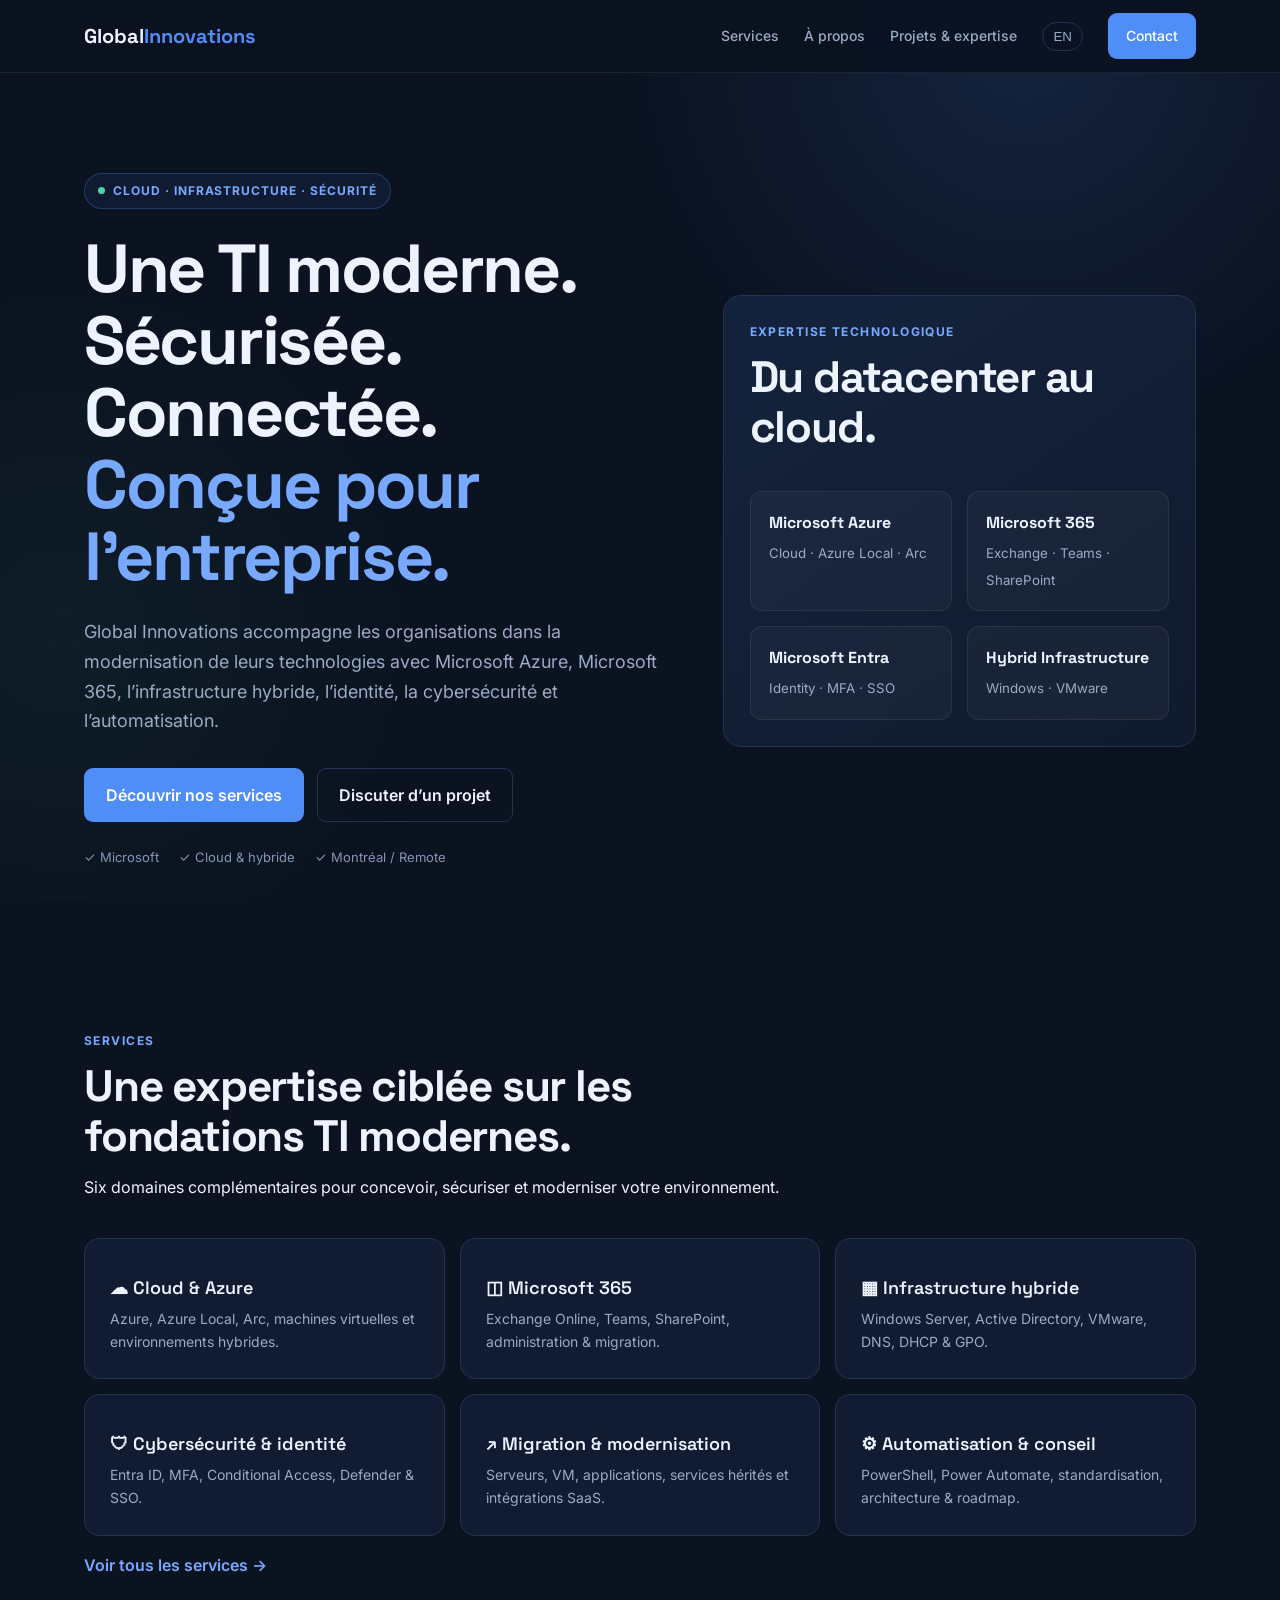
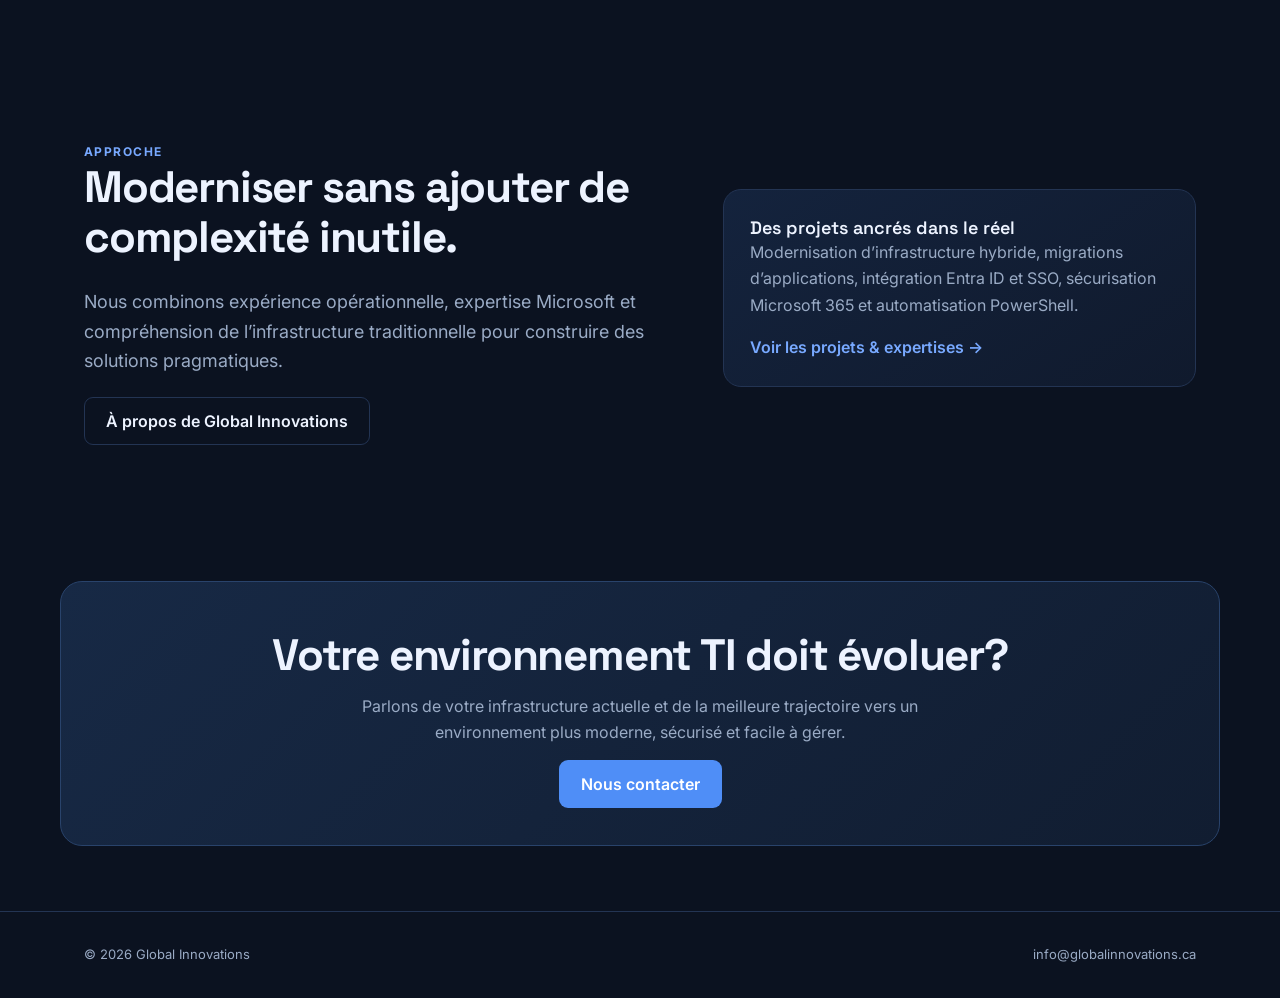
==== commit 07d8c3d9: "Refactor V2 homepage into multipage site" ====
--- a/index.html
+++ b/index.html
@@ -1,34 +1 @@
-<!DOCTYPE html>
-<html lang="en">
-<head>
-<meta charset="UTF-8">
-<meta name="viewport" content="width=device-width,initial-scale=1.0">
-<title>Global Innovations | Cloud, Microsoft 365 & Hybrid IT Consulting</title>
-<meta name="description" content="Global Innovations helps businesses modernize IT with Microsoft Azure, Microsoft 365, hybrid infrastructure, identity, cybersecurity, migrations and automation.">
-<meta name="robots" content="noindex,nofollow">
-<link rel="icon" href="/favicon.ico">
-<link rel="preconnect" href="https://fonts.googleapis.com">
-<link rel="preconnect" href="https://fonts.gstatic.com" crossorigin>
-<link href="https://fonts.googleapis.com/css2?family=Inter:wght@400;500;600;700&family=Space+Grotesk:wght@500;600;700&display=swap" rel="stylesheet">
-<style>
-:root{--bg:#0b1220;--bg2:#101a2d;--card:#142139;--line:#233453;--text:#edf3ff;--muted:#9aabc5;--blue:#4f8ef7;--blue2:#78a9ff;--green:#51d3a5;--max:1160px}*{box-sizing:border-box;margin:0;padding:0}html{scroll-behavior:smooth}body{font-family:Inter,sans-serif;background:var(--bg);color:var(--text);line-height:1.65}body:before{content:"";position:fixed;inset:0;pointer-events:none;background:radial-gradient(circle at 80% 5%,rgba(79,142,247,.14),transparent 32%),radial-gradient(circle at 5% 70%,rgba(81,211,165,.06),transparent 30%)}a{color:inherit}.wrap{max-width:var(--max);margin:auto;padding:0 24px}.nav{position:sticky;top:0;z-index:50;background:rgba(11,18,32,.86);backdrop-filter:blur(16px);border-bottom:1px solid rgba(255,255,255,.07)}.navin{height:72px;display:flex;align-items:center;justify-content:space-between}.brand{font:700 20px 'Space Grotesk';text-decoration:none;letter-spacing:-.5px}.brand span{color:var(--blue)}.links{display:flex;gap:28px;align-items:center}.links a{text-decoration:none;color:var(--muted);font-size:14px;font-weight:500}.links a:hover{color:white}.lang{border:1px solid var(--line);border-radius:999px;padding:6px 10px;background:transparent;color:var(--muted);cursor:pointer}.contactbtn,.primary{background:var(--blue);color:white!important;border-radius:9px;padding:11px 18px!important;text-decoration:none;font-weight:600}.hero{padding:105px 0 85px}.heroGrid{display:grid;grid-template-columns:1.1fr .9fr;gap:65px;align-items:center}.eyebrow{display:inline-flex;gap:8px;align-items:center;color:var(--blue2);border:1px solid rgba(79,142,247,.28);background:rgba(79,142,247,.08);padding:7px 13px;border-radius:999px;font-size:12px;font-weight:700;letter-spacing:.08em;text-transform:uppercase;margin-bottom:25px}.dot{width:7px;height:7px;background:var(--green);border-radius:50%}h1{font:700 clamp(42px,5.5vw,68px)/1.06 'Space Grotesk';letter-spacing:-2.4px;max-width:760px}h1 span{color:var(--blue2)}.lead{font-size:18px;color:var(--muted);max-width:650px;margin:25px 0 34px}.actions{display:flex;gap:13px;flex-wrap:wrap}.primary{padding:14px 22px!important}.secondary{border:1px solid var(--line);border-radius:9px;padding:13px 21px;text-decoration:none;font-weight:600}.secondary:hover{background:var(--bg2)}.trust{display:flex;gap:20px;flex-wrap:wrap;margin-top:25px;color:#8396b5;font-size:13px}.visual{background:linear-gradient(145deg,#14233d,#101a2d);border:1px solid var(--line);border-radius:22px;padding:28px;box-shadow:0 28px 70px rgba(0,0,0,.35)}.vtop{display:flex;justify-content:space-between;align-items:center;margin-bottom:22px}.vtitle{font:600 16px 'Space Grotesk'}.online{font-size:11px;color:var(--green)}.tech{display:grid;grid-template-columns:1fr 1fr;gap:12px}.tile{padding:18px;border-radius:12px;background:rgba(255,255,255,.035);border:1px solid rgba(255,255,255,.07)}.tile b{display:block;font:600 14px 'Space Grotesk';margin-bottom:3px}.tile small{color:var(--muted)}.metric{margin-top:12px;padding:17px;border-radius:12px;border:1px solid rgba(79,142,247,.22);background:rgba(79,142,247,.07);display:flex;justify-content:space-between;align-items:center}.metric strong{font:700 25px 'Space Grotesk';color:var(--blue2)}section{padding:88px 0}.sectionHead{max-width:720px;margin-bottom:40px}.kicker{color:var(--blue2);font-size:12px;text-transform:uppercase;letter-spacing:.12em;font-weight:700}.sectionHead h2{font:700 clamp(30px,4vw,44px)/1.15 'Space Grotesk';letter-spacing:-1.2px;margin:10px 0 12px}.sectionHead p{color:var(--muted)}.services{display:grid;grid-template-columns:repeat(3,1fr);gap:15px}.service{background:rgba(20,33,57,.72);border:1px solid var(--line);border-radius:15px;padding:25px;transition:.2s}.service:hover{transform:translateY(-3px);border-color:#38598a}.icon{font-size:22px;margin-bottom:17px}.service h3{font:600 18px 'Space Grotesk';margin-bottom:8px}.service p{font-size:14px;color:var(--muted)}.service ul{margin:14px 0 0 17px;color:#b8c5d8;font-size:13px}.aboutBand{background:var(--bg2);border-top:1px solid var(--line);border-bottom:1px solid var(--line)}.aboutGrid{display:grid;grid-template-columns:.65fr 1.35fr;gap:60px;align-items:center}.portrait{width:100%;max-width:330px;aspect-ratio:1/1;object-fit:cover;object-position:center 22%;border-radius:22px;border:1px solid var(--line);box-shadow:0 25px 60px rgba(0,0,0,.3)}.about h2{font:700 38px 'Space Grotesk';margin:8px 0 17px}.about p{color:var(--muted);margin-bottom:15px}.chips{display:flex;flex-wrap:wrap;gap:8px;margin-top:22px}.chip{font-size:12px;border:1px solid var(--line);background:var(--card);padding:7px 10px;border-radius:999px;color:#c5d2e5}.cta{margin:80px auto;background:linear-gradient(135deg,#172945,#111d31);border:1px solid #29436b;border-radius:22px;padding:52px;text-align:center}.cta h2{font:700 36px 'Space Grotesk';margin-bottom:12px}.cta p{color:var(--muted);max-width:620px;margin:0 auto 26px}.footer{border-top:1px solid var(--line);padding:32px 0;color:var(--muted);font-size:13px}.foot{display:flex;justify-content:space-between;gap:20px;flex-wrap:wrap}.mobile{display:none}@media(max-width:850px){.links a:not(.contactbtn),.lang{display:none}.hero{padding-top:75px}.heroGrid,.aboutGrid{grid-template-columns:1fr}.visual{margin-top:10px}.services{grid-template-columns:1fr 1fr}.portrait{max-width:260px}.cta{margin:50px 20px;padding:35px 22px}}@media(max-width:570px){.services{grid-template-columns:1fr}h1{letter-spacing:-1.5px}.hero{padding-bottom:55px}.tech{grid-template-columns:1fr}.trust{gap:10px}.cta h2{font-size:29px}}
-</style>
-</head>
-<body>
-<nav class="nav"><div class="wrap navin"><a class="brand" href="#">Global<span>Innovations</span></a><div class="links"><a href="#services" data-en="Services" data-fr="Services">Services</a><a href="#about" data-en="About" data-fr="À propos">About</a><a href="#expertise" data-en="Expertise" data-fr="Expertise">Expertise</a><button class="lang" id="langBtn">FR</button><a class="contactbtn" href="mailto:info@globalinnovations.ca" data-en="Let's talk" data-fr="Parlons-nous">Let's talk</a></div></div></nav>
-<main>
-<section class="hero"><div class="wrap heroGrid"><div><div class="eyebrow"><span class="dot"></span><span data-en="Cloud · Infrastructure · Security" data-fr="Cloud · Infrastructure · Sécurité">Cloud · Infrastructure · Security</span></div><h1 data-en="Modern IT. Secure. Connected. <span>Built for business.</span>" data-fr="Une TI moderne. Sécurisée. Connectée. <span>Conçue pour l’entreprise.</span>">Modern IT. Secure. Connected. <span>Built for business.</span></h1><p class="lead" data-en="Global Innovations helps organizations modernize their technology with Microsoft Azure, Microsoft 365, hybrid infrastructure, identity, cybersecurity and automation solutions." data-fr="Global Innovations accompagne les organisations dans la modernisation de leurs technologies avec Microsoft Azure, Microsoft 365, l’infrastructure hybride, l’identité, la cybersécurité et l’automatisation.">Global Innovations helps organizations modernize their technology with Microsoft Azure, Microsoft 365, hybrid infrastructure, identity, cybersecurity and automation solutions.</p><div class="actions"><a class="primary" href="#services" data-en="Explore our services" data-fr="Découvrir nos services">Explore our services</a><a class="secondary" href="mailto:info@globalinnovations.ca" data-en="Discuss a project" data-fr="Discuter d’un projet">Discuss a project</a></div><div class="trust"><span>✓ Microsoft-focused</span><span>✓ Hybrid & cloud</span><span>✓ Montréal / Remote</span></div></div><div class="visual"><div class="vtop"><span class="vtitle" data-en="Technology focus" data-fr="Expertise technologique">Technology focus</span><span class="online">● READY TO MODERNIZE</span></div><div class="tech"><div class="tile"><b>Microsoft Azure</b><small>Cloud & Azure Local</small></div><div class="tile"><b>Microsoft 365</b><small>Modern workplace</small></div><div class="tile"><b>Entra ID</b><small>Identity & access</small></div><div class="tile"><b>Windows / VMware</b><small>Hybrid infrastructure</small></div></div><div class="metric"><div><small data-en="Approach" data-fr="Approche">Approach</small><br><b data-en="Practical modernization" data-fr="Modernisation pragmatique">Practical modernization</b></div><strong>IT →</strong></div></div></div></section>
-<section id="services"><div class="wrap"><div class="sectionHead"><span class="kicker" data-en="What we do" data-fr="Nos services">What we do</span><h2 data-en="Technology services built around your business" data-fr="Des services technologiques adaptés à votre entreprise">Technology services built around your business</h2><p data-en="From Microsoft cloud to on-premises infrastructure, we help businesses simplify, secure and modernize their IT environment." data-fr="Du cloud Microsoft à l’infrastructure sur site, nous aidons les entreprises à simplifier, sécuriser et moderniser leur environnement TI.">From Microsoft cloud to on-premises infrastructure, we help businesses simplify, secure and modernize their IT environment.</p></div><div class="services">
-<div class="service"><div class="icon">☁️</div><h3>Cloud & Azure</h3><p data-en="Design, migration and modernization across Microsoft Azure and hybrid environments." data-fr="Conception, migration et modernisation avec Microsoft Azure et les environnements hybrides.">Design, migration and modernization across Microsoft Azure and hybrid environments.</p><ul><li>Azure & Azure Arc</li><li>Azure Local</li><li>VM & workload migration</li></ul></div>
-<div class="service"><div class="icon">◫</div><h3>Microsoft 365</h3><p data-en="Secure collaboration and modern workplace services across the Microsoft 365 ecosystem." data-fr="Collaboration sécurisée et environnement de travail moderne dans l’écosystème Microsoft 365.">Secure collaboration and modern workplace services across the Microsoft 365 ecosystem.</p><ul><li>Exchange Online</li><li>Teams & SharePoint</li><li>Intune</li></ul></div>
-<div class="service"><div class="icon">⛓</div><h3 data-en="Hybrid Infrastructure" data-fr="Infrastructure hybride">Hybrid Infrastructure</h3><p data-en="Modernize core infrastructure while connecting on-premises systems securely to cloud services." data-fr="Modernisez l’infrastructure tout en reliant de façon sécurisée les systèmes locaux aux services cloud.">Modernize core infrastructure while connecting on-premises systems securely to cloud services.</p><ul><li>Windows Server & AD</li><li>VMware & virtualization</li><li>DNS, DHCP & GPO</li></ul></div>
-<div class="service"><div class="icon">🛡️</div><h3 data-en="Cybersecurity & Identity" data-fr="Cybersécurité & identité">Cybersecurity & Identity</h3><p data-en="Strengthen identity, access and endpoint security using Microsoft security technologies." data-fr="Renforcez l’identité, les accès et la sécurité des postes avec les technologies Microsoft.">Strengthen identity, access and endpoint security using Microsoft security technologies.</p><ul><li>Entra ID & SSO</li><li>MFA & Conditional Access</li><li>Defender XDR</li></ul></div>
-<div class="service"><div class="icon">↗</div><h3 data-en="Migration & Modernization" data-fr="Migration & modernisation">Migration & Modernization</h3><p data-en="Plan and execute infrastructure, server and application migrations with minimal disruption." data-fr="Planifiez et exécutez les migrations d’infrastructure, de serveurs et d’applications avec un minimum d’interruption.">Plan and execute infrastructure, server and application migrations with minimal disruption.</p><ul><li>Legacy modernization</li><li>Cloud migrations</li><li>SaaS integration</li></ul></div>
-<div class="service"><div class="icon">⚙</div><h3 data-en="Automation & IT Advisory" data-fr="Automatisation & conseil TI">Automation & IT Advisory</h3><p data-en="Reduce repetitive work and make better technology decisions with practical automation and guidance." data-fr="Réduisez les tâches répétitives et prenez de meilleures décisions technologiques grâce à l’automatisation et au conseil.">Reduce repetitive work and make better technology decisions with practical automation and guidance.</p><ul><li>PowerShell</li><li>Power Automate</li><li>IT roadmap & assessment</li></ul></div>
-</div></div></section>
-<section class="aboutBand" id="about"><div class="wrap aboutGrid"><img class="portrait" src="assets/images/redouane-rochdy.png.png" alt="Redouane Rochdy"><div class="about"><span class="kicker" data-en="About" data-fr="À propos">About</span><h2>Redouane Rochdy</h2><p data-en="IT infrastructure and cloud professional focused on Microsoft technologies, hybrid environments and enterprise modernization. Global Innovations brings hands-on technical experience to organizations that need practical, secure and maintainable solutions." data-fr="Professionnel de l’infrastructure TI et du cloud spécialisé dans les technologies Microsoft, les environnements hybrides et la modernisation d’entreprise. Global Innovations met une expérience technique concrète au service des organisations qui recherchent des solutions pratiques, sécurisées et maintenables.">IT infrastructure and cloud professional focused on Microsoft technologies, hybrid environments and enterprise modernization. Global Innovations brings hands-on technical experience to organizations that need practical, secure and maintainable solutions.</p><p data-en="The approach is straightforward: understand the environment, reduce unnecessary complexity and build technology that supports the business." data-fr="L’approche est simple : comprendre l’environnement, réduire la complexité inutile et bâtir une technologie qui soutient réellement l’entreprise.">The approach is straightforward: understand the environment, reduce unnecessary complexity and build technology that supports the business.</p><div class="chips"><span class="chip">Azure</span><span class="chip">Microsoft 365</span><span class="chip">Entra ID</span><span class="chip">Azure Local</span><span class="chip">Windows Server</span><span class="chip">VMware</span><span class="chip">PowerShell</span></div></div></div></section>
-<section id="expertise"><div class="wrap"><div class="cta"><span class="kicker" data-en="Start a conversation" data-fr="Démarrons une conversation">Start a conversation</span><h2 data-en="Planning an IT modernization project?" data-fr="Vous planifiez un projet de modernisation TI ?">Planning an IT modernization project?</h2><p data-en="Whether you are improving Microsoft 365, modernizing infrastructure, strengthening identity security or planning a migration, let’s discuss what makes sense for your environment." data-fr="Que vous souhaitiez améliorer Microsoft 365, moderniser votre infrastructure, renforcer la sécurité des identités ou planifier une migration, discutons de la meilleure approche pour votre environnement.">Whether you are improving Microsoft 365, modernizing infrastructure, strengthening identity security or planning a migration, let’s discuss what makes sense for your environment.</p><a class="primary" href="mailto:info@globalinnovations.ca" data-en="Contact Global Innovations" data-fr="Contacter Global Innovations">Contact Global Innovations</a></div></div></section>
-</main>
-<footer class="footer"><div class="wrap foot"><span>© 2026 Global Innovations</span><span>info@globalinnovations.ca · Québec, Canada</span></div></footer>
-<script>const btn=document.getElementById('langBtn');let lang='en';btn.addEventListener('click',()=>{lang=lang==='en'?'fr':'en';document.documentElement.lang=lang;btn.textContent=lang==='en'?'FR':'EN';document.querySelectorAll('[data-en]').forEach(el=>el.innerHTML=el.dataset[lang]);});</script>
-</body></html>+<!doctype html><html lang="fr"><head><meta charset="utf-8"><meta name="viewport" content="width=device-width,initial-scale=1"><meta name="robots" content="noindex,nofollow"><title>Global Innovations | Cloud, Microsoft 365 & Hybrid IT</title><meta name="description" content="Global Innovations accompagne les entreprises avec Azure, Microsoft 365, infrastructure hybride, identité, cybersécurité, migration et automatisation."><link rel="icon" href="favicon.ico"><link rel="preconnect" href="https://fonts.googleapis.com"><link rel="stylesheet" href="https://fonts.googleapis.com/css2?family=Inter:wght@400;500;600;700&family=Space+Grotesk:wght@500;600;700&display=swap"><link rel="stylesheet" href="css/style.css"></head><body><nav class="nav"><div class="wrap navin"><a class="brand" href="index.html">Global<span>Innovations</span></a><div class="links"><a href="services.html">Services</a><a href="about.html" data-fr="À propos" data-en="About">À propos</a><a href="projects.html" data-fr="Projets & expertise" data-en="Projects & expertise">Projets & expertise</a><button class="lang" id="langBtn">EN</button><a class="contactbtn" href="contact.html">Contact</a></div></div></nav><main><section class="hero"><div class="wrap heroGrid"><div><div class="eyebrow"><span class="dot"></span><span data-fr="Cloud · Infrastructure · Sécurité" data-en="Cloud · Infrastructure · Security">Cloud · Infrastructure · Sécurité</span></div><h1 data-fr="Une TI moderne. Sécurisée. Connectée. <span>Conçue pour l’entreprise.</span>" data-en="Modern IT. Secure. Connected. <span>Built for business.</span>">Une TI moderne. Sécurisée. Connectée. <span>Conçue pour l’entreprise.</span></h1><p class="lead" data-fr="Global Innovations accompagne les organisations dans la modernisation de leurs technologies avec Microsoft Azure, Microsoft 365, l’infrastructure hybride, l’identité, la cybersécurité et l’automatisation." data-en="Global Innovations helps organizations modernize technology with Microsoft Azure, Microsoft 365, hybrid infrastructure, identity, cybersecurity and automation."></p><div class="actions"><a class="primary" href="services.html" data-fr="Découvrir nos services" data-en="Explore our services">Découvrir nos services</a><a class="secondary" href="contact.html" data-fr="Discuter d’un projet" data-en="Discuss a project">Discuter d’un projet</a></div><div class="trust"><span>✓ Microsoft</span><span>✓ Cloud & hybride</span><span>✓ Montréal / Remote</span></div></div><div class="visual"><div class="sectionHead"><div class="kicker" data-fr="Expertise technologique" data-en="Technology focus">Expertise technologique</div><h2 data-fr="Du datacenter au cloud." data-en="From datacenter to cloud.">Du datacenter au cloud.</h2></div><div class="tech"><div class="tile"><b>Microsoft Azure</b><small>Cloud · Azure Local · Arc</small></div><div class="tile"><b>Microsoft 365</b><small>Exchange · Teams · SharePoint</small></div><div class="tile"><b>Microsoft Entra</b><small>Identity · MFA · SSO</small></div><div class="tile"><b>Hybrid Infrastructure</b><small>Windows · VMware</small></div></div></div></div></section><section><div class="wrap"><div class="sectionHead"><div class="kicker" data-fr="Services" data-en="Services">Services</div><h2 data-fr="Une expertise ciblée sur les fondations TI modernes." data-en="Expertise focused on modern IT foundations."></h2><p data-fr="Six domaines complémentaires pour concevoir, sécuriser et moderniser votre environnement." data-en="Six complementary areas to design, secure and modernize your environment."></p></div><div class="grid3"><article class="service"><h3>☁ Cloud & Azure</h3><p data-fr="Azure, Azure Local, Arc, machines virtuelles et environnements hybrides." data-en="Azure, Azure Local, Arc, virtual machines and hybrid environments."></p></article><article class="service"><h3>◫ Microsoft 365</h3><p>Exchange Online, Teams, SharePoint, administration & migration.</p></article><article class="service"><h3>▦ Infrastructure hybride</h3><p>Windows Server, Active Directory, VMware, DNS, DHCP & GPO.</p></article><article class="service"><h3>🛡 Cybersécurité & identité</h3><p>Entra ID, MFA, Conditional Access, Defender & SSO.</p></article><article class="service"><h3>↗ Migration & modernisation</h3><p data-fr="Serveurs, VM, applications, services hérités et intégrations SaaS." data-en="Servers, VMs, applications, legacy services and SaaS integrations."></p></article><article class="service"><h3>⚙ Automatisation & conseil</h3><p>PowerShell, Power Automate, standardisation, architecture & roadmap.</p></article></div><a class="more" href="services.html" data-fr="Voir tous les services →" data-en="Explore all services →">Voir tous les services →</a></div></section><section><div class="wrap split"><div><div class="kicker" data-fr="Approche" data-en="Approach">Approche</div><h2 data-fr="Moderniser sans ajouter de complexité inutile." data-en="Modernize without adding unnecessary complexity."></h2><p class="lead" data-fr="Nous combinons expérience opérationnelle, expertise Microsoft et compréhension de l’infrastructure traditionnelle pour construire des solutions pragmatiques." data-en="We combine operational experience, Microsoft expertise and traditional infrastructure knowledge to build pragmatic solutions."></p><a class="secondary" href="about.html" data-fr="À propos de Global Innovations" data-en="About Global Innovations">À propos de Global Innovations</a></div><div class="card"><h3 data-fr="Des projets ancrés dans le réel" data-en="Projects grounded in reality">Des projets ancrés dans le réel</h3><p data-fr="Modernisation d’infrastructure hybride, migrations d’applications, intégration Entra ID et SSO, sécurisation Microsoft 365 et automatisation PowerShell." data-en="Hybrid infrastructure modernization, application migrations, Entra ID and SSO integration, Microsoft 365 security and PowerShell automation."></p><a class="more" href="projects.html" data-fr="Voir les projets & expertises →" data-en="View projects & expertise →">Voir les projets & expertises →</a></div></div></section><div class="wrap cta"><h2 data-fr="Votre environnement TI doit évoluer?" data-en="Does your IT environment need to evolve?">Votre environnement TI doit évoluer?</h2><p data-fr="Parlons de votre infrastructure actuelle et de la meilleure trajectoire vers un environnement plus moderne, sécurisé et facile à gérer." data-en="Let's discuss your current infrastructure and the right path toward a more modern, secure and manageable environment."></p><a class="primary" href="contact.html" data-fr="Nous contacter" data-en="Contact us">Nous contacter</a></div></main><footer class="footer"><div class="wrap foot"><span>© 2026 Global Innovations</span><span>info@globalinnovations.ca</span></div></footer><script src="js/main.js"></script></body></html>
--- a/css/style.css
+++ b/css/style.css
@@ -0,0 +1 @@
+:root{--bg:#0b1220;--bg2:#101a2d;--card:#142139;--line:#233453;--text:#edf3ff;--muted:#9aabc5;--blue:#4f8ef7;--blue2:#78a9ff;--green:#51d3a5;--max:1160px}*{box-sizing:border-box;margin:0;padding:0}html{scroll-behavior:smooth}body{font-family:Inter,Arial,sans-serif;background:var(--bg);color:var(--text);line-height:1.65}body:before{content:"";position:fixed;inset:0;z-index:-1;background:radial-gradient(circle at 80% 5%,rgba(79,142,247,.14),transparent 32%),radial-gradient(circle at 5% 70%,rgba(81,211,165,.06),transparent 30%)}a{color:inherit}.wrap{max-width:var(--max);margin:auto;padding:0 24px}.nav{position:sticky;top:0;z-index:50;background:rgba(11,18,32,.9);backdrop-filter:blur(16px);border-bottom:1px solid rgba(255,255,255,.07)}.navin{min-height:72px;display:flex;align-items:center;justify-content:space-between;gap:25px}.brand{font:700 20px 'Space Grotesk',sans-serif;text-decoration:none}.brand span{color:var(--blue)}.links{display:flex;gap:25px;align-items:center}.links a{text-decoration:none;color:var(--muted);font-size:14px;font-weight:500}.links a:hover,.links a.active{color:#fff}.lang{border:1px solid var(--line);border-radius:999px;padding:6px 10px;background:transparent;color:var(--muted);cursor:pointer}.contactbtn,.primary{background:var(--blue);color:#fff!important;border-radius:9px;padding:11px 18px!important;text-decoration:none;font-weight:600}.hero{padding:100px 0 80px}.heroGrid,.split{display:grid;grid-template-columns:1.1fr .9fr;gap:60px;align-items:center}.eyebrow{display:inline-flex;gap:8px;align-items:center;color:var(--blue2);border:1px solid rgba(79,142,247,.28);background:rgba(79,142,247,.08);padding:7px 13px;border-radius:999px;font-size:12px;font-weight:700;letter-spacing:.08em;text-transform:uppercase;margin-bottom:24px}.dot{width:7px;height:7px;background:var(--green);border-radius:50%}h1{font:700 clamp(42px,5.5vw,68px)/1.06 'Space Grotesk',sans-serif;letter-spacing:-2.3px}h1 span{color:var(--blue2)}h2{font:700 clamp(30px,4vw,44px)/1.15 'Space Grotesk',sans-serif;letter-spacing:-1.2px}h3{font:600 18px 'Space Grotesk',sans-serif}.lead{font-size:18px;color:var(--muted);max-width:680px;margin:24px 0 32px}.actions{display:flex;gap:13px;flex-wrap:wrap}.primary{padding:14px 22px!important}.secondary{border:1px solid var(--line);border-radius:9px;padding:13px 21px;text-decoration:none;font-weight:600}.trust{display:flex;gap:20px;flex-wrap:wrap;margin-top:25px;color:#8396b5;font-size:13px}.visual,.card{background:linear-gradient(145deg,#14233d,#101a2d);border:1px solid var(--line);border-radius:18px;padding:26px}.tech,.grid3{display:grid;grid-template-columns:repeat(3,1fr);gap:15px}.tech{grid-template-columns:1fr 1fr}.tile{padding:18px;border-radius:12px;background:rgba(255,255,255,.035);border:1px solid rgba(255,255,255,.07)}.tile b{display:block;font-family:'Space Grotesk';margin-bottom:3px}.tile small,.muted,.card p{color:var(--muted)}section{padding:82px 0}.sectionHead{max-width:760px;margin-bottom:38px}.kicker{color:var(--blue2);font-size:12px;text-transform:uppercase;letter-spacing:.12em;font-weight:700}.sectionHead h2{margin:10px 0 12px}.service{background:rgba(20,33,57,.72);border:1px solid var(--line);border-radius:15px;padding:25px}.service h3{margin:12px 0 8px}.service p{font-size:14px;color:var(--muted)}.service ul,.detail ul{margin:14px 0 0 18px;color:#b8c5d8}.more{display:inline-block;margin-top:16px;color:var(--blue2);text-decoration:none;font-weight:600}.pageHero{padding:78px 0 55px;border-bottom:1px solid var(--line)}.pageHero h1{font-size:clamp(38px,5vw,58px);max-width:850px}.pageHero .lead{margin-bottom:0}.portrait{width:100%;max-width:390px;border-radius:22px;border:1px solid var(--line);box-shadow:0 25px 60px rgba(0,0,0,.3)}.chips{display:flex;flex-wrap:wrap;gap:8px;margin-top:22px}.chip{font-size:12px;border:1px solid var(--line);background:var(--card);padding:7px 10px;border-radius:999px;color:#c5d2e5}.project{border-left:3px solid var(--blue);padding-left:24px;margin-bottom:35px}.project h3{font-size:22px;margin-bottom:8px}.cta{margin:65px auto;background:linear-gradient(135deg,#172945,#111d31);border:1px solid #29436b;border-radius:22px;padding:48px;text-align:center}.cta h2{margin-bottom:12px}.cta p{color:var(--muted);max-width:620px;margin:0 auto 25px}.contactGrid{display:grid;grid-template-columns:.8fr 1.2fr;gap:40px}.form{display:grid;gap:14px}.form input,.form textarea{width:100%;padding:14px;border-radius:9px;border:1px solid var(--line);background:#0f192a;color:#fff;font:inherit}.form textarea{min-height:160px;resize:vertical}.form button{border:0;cursor:pointer}.footer{border-top:1px solid var(--line);padding:32px 0;color:var(--muted);font-size:13px}.foot{display:flex;justify-content:space-between;gap:20px;flex-wrap:wrap}@media(max-width:850px){.links a:not(.contactbtn),.lang{display:none}.heroGrid,.split,.contactGrid{grid-template-columns:1fr}.grid3{grid-template-columns:1fr 1fr}.hero{padding-top:70px}.portrait{max-width:320px}}@media(max-width:580px){.grid3,.tech{grid-template-columns:1fr}h1{letter-spacing:-1.4px}.cta{margin:45px 20px;padding:32px 20px}}
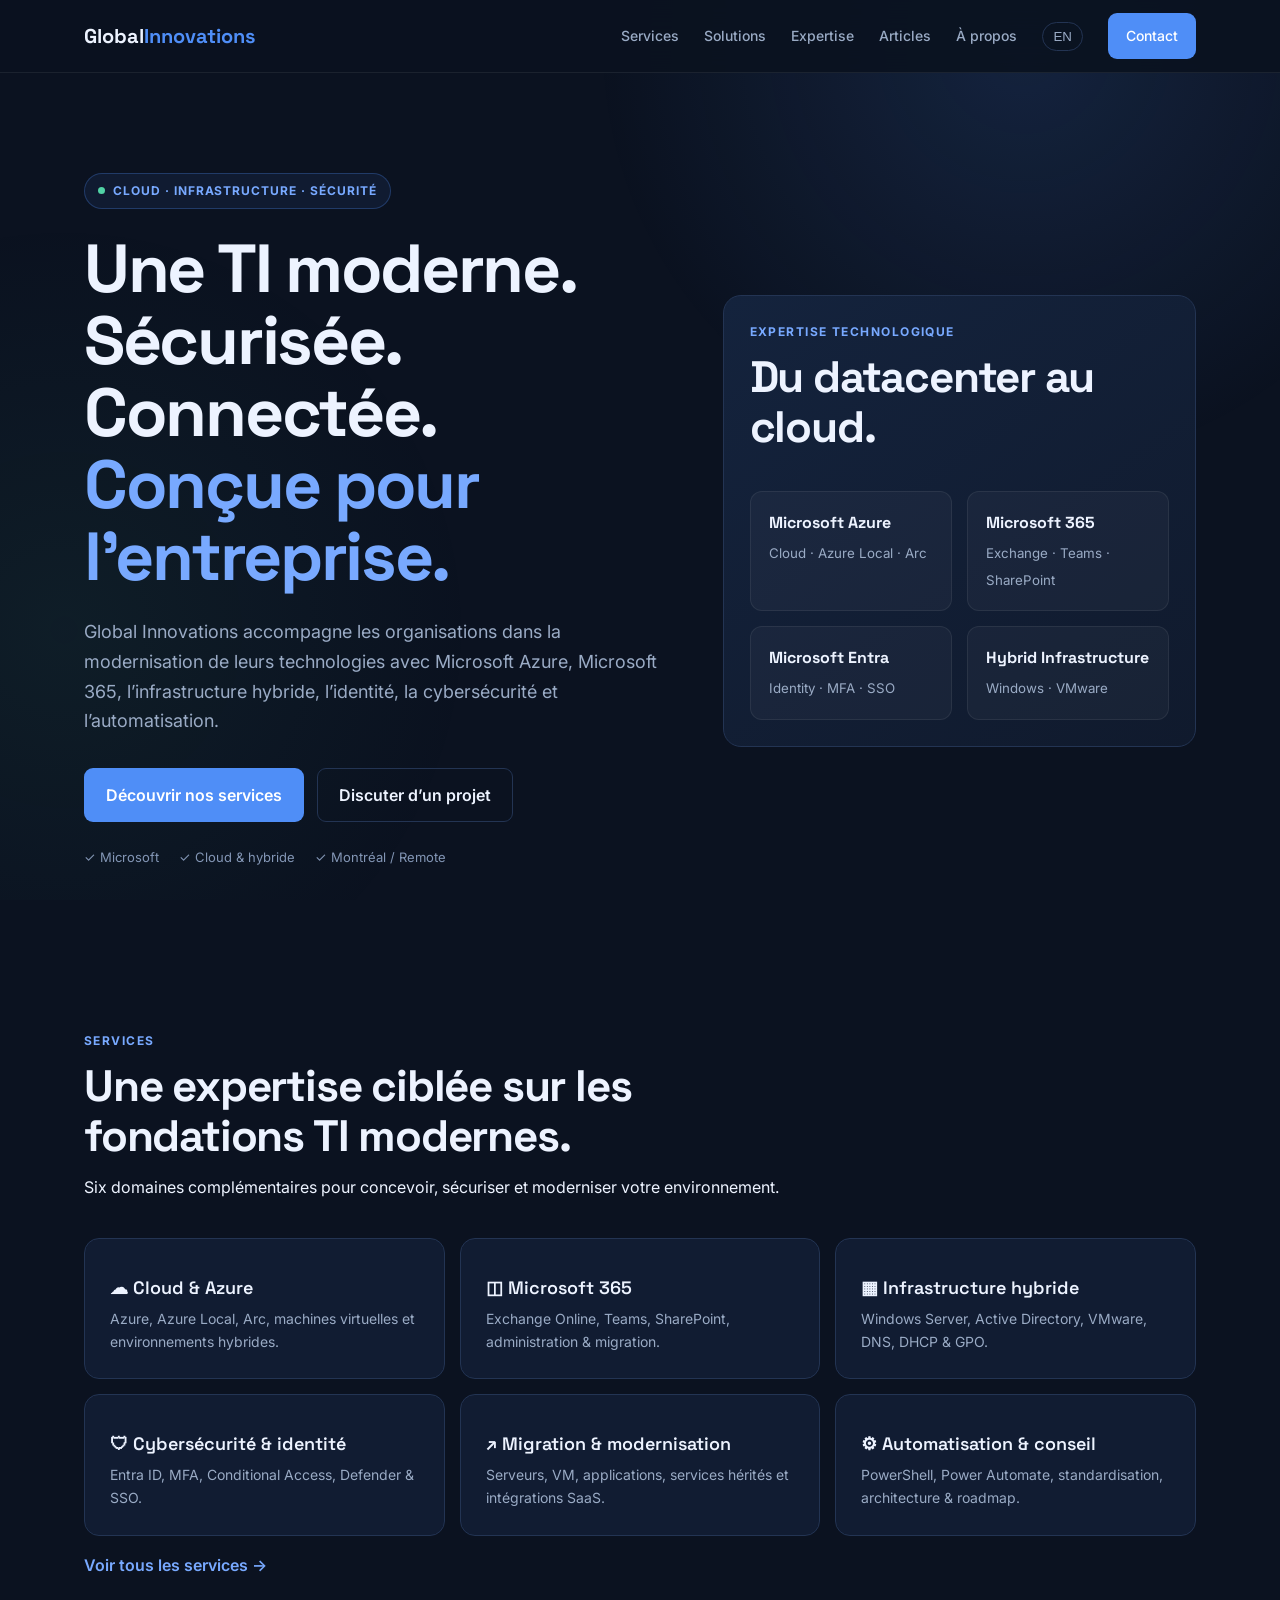
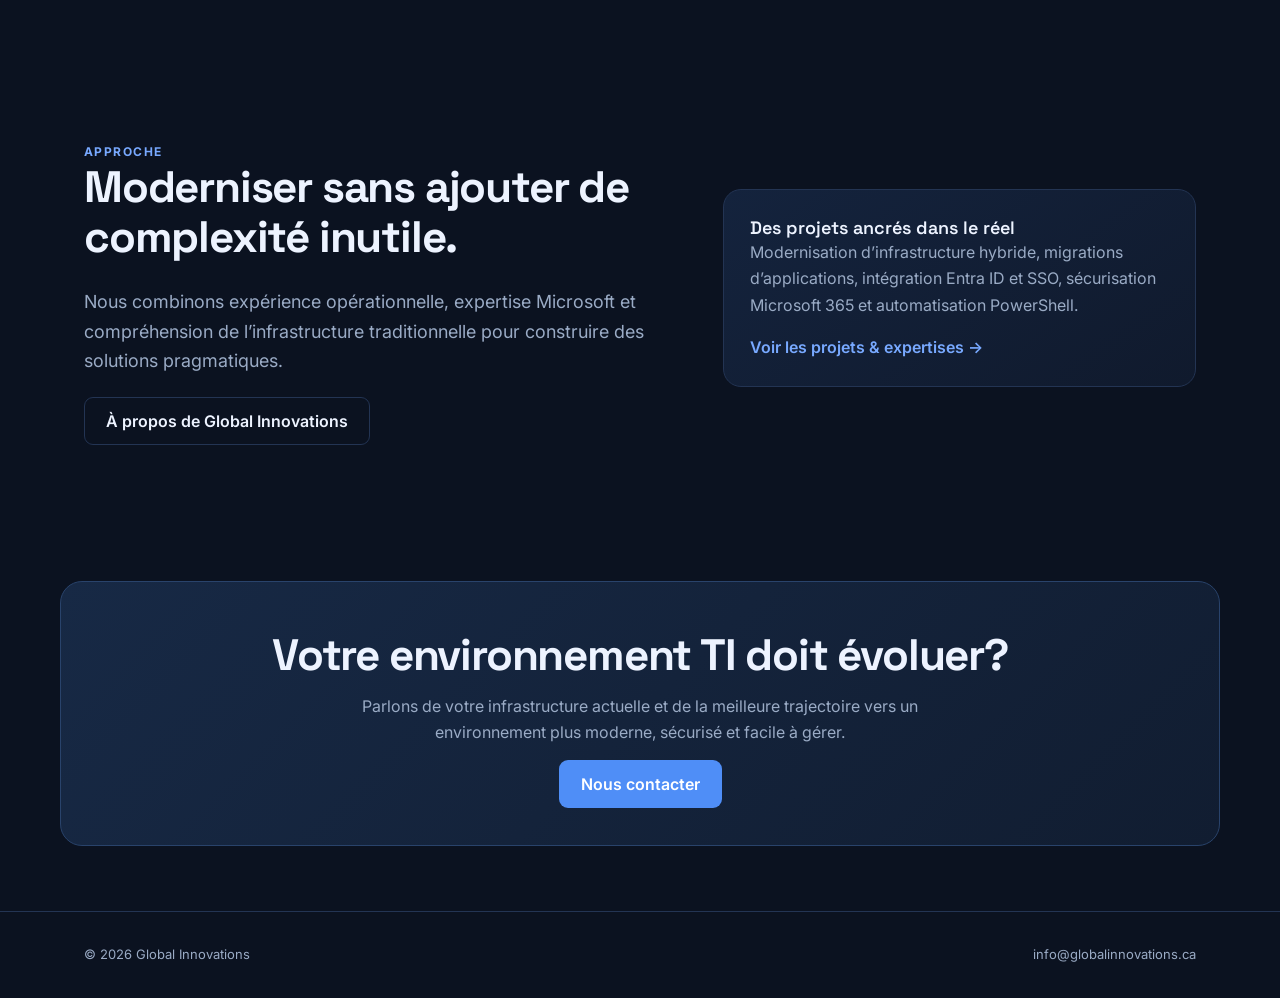
==== commit e0224aa3: "Add Solutions and Articles to V2 homepage navigation" ====
--- a/index.html
+++ b/index.html
@@ -1 +1 @@
-<!doctype html><html lang="fr"><head><meta charset="utf-8"><meta name="viewport" content="width=device-width,initial-scale=1"><meta name="robots" content="noindex,nofollow"><title>Global Innovations | Cloud, Microsoft 365 & Hybrid IT</title><meta name="description" content="Global Innovations accompagne les entreprises avec Azure, Microsoft 365, infrastructure hybride, identité, cybersécurité, migration et automatisation."><link rel="icon" href="favicon.ico"><link rel="preconnect" href="https://fonts.googleapis.com"><link rel="stylesheet" href="https://fonts.googleapis.com/css2?family=Inter:wght@400;500;600;700&family=Space+Grotesk:wght@500;600;700&display=swap"><link rel="stylesheet" href="css/style.css"></head><body><nav class="nav"><div class="wrap navin"><a class="brand" href="index.html">Global<span>Innovations</span></a><div class="links"><a href="services.html">Services</a><a href="about.html" data-fr="À propos" data-en="About">À propos</a><a href="projects.html" data-fr="Projets & expertise" data-en="Projects & expertise">Projets & expertise</a><button class="lang" id="langBtn">EN</button><a class="contactbtn" href="contact.html">Contact</a></div></div></nav><main><section class="hero"><div class="wrap heroGrid"><div><div class="eyebrow"><span class="dot"></span><span data-fr="Cloud · Infrastructure · Sécurité" data-en="Cloud · Infrastructure · Security">Cloud · Infrastructure · Sécurité</span></div><h1 data-fr="Une TI moderne. Sécurisée. Connectée. <span>Conçue pour l’entreprise.</span>" data-en="Modern IT. Secure. Connected. <span>Built for business.</span>">Une TI moderne. Sécurisée. Connectée. <span>Conçue pour l’entreprise.</span></h1><p class="lead" data-fr="Global Innovations accompagne les organisations dans la modernisation de leurs technologies avec Microsoft Azure, Microsoft 365, l’infrastructure hybride, l’identité, la cybersécurité et l’automatisation." data-en="Global Innovations helps organizations modernize technology with Microsoft Azure, Microsoft 365, hybrid infrastructure, identity, cybersecurity and automation."></p><div class="actions"><a class="primary" href="services.html" data-fr="Découvrir nos services" data-en="Explore our services">Découvrir nos services</a><a class="secondary" href="contact.html" data-fr="Discuter d’un projet" data-en="Discuss a project">Discuter d’un projet</a></div><div class="trust"><span>✓ Microsoft</span><span>✓ Cloud & hybride</span><span>✓ Montréal / Remote</span></div></div><div class="visual"><div class="sectionHead"><div class="kicker" data-fr="Expertise technologique" data-en="Technology focus">Expertise technologique</div><h2 data-fr="Du datacenter au cloud." data-en="From datacenter to cloud.">Du datacenter au cloud.</h2></div><div class="tech"><div class="tile"><b>Microsoft Azure</b><small>Cloud · Azure Local · Arc</small></div><div class="tile"><b>Microsoft 365</b><small>Exchange · Teams · SharePoint</small></div><div class="tile"><b>Microsoft Entra</b><small>Identity · MFA · SSO</small></div><div class="tile"><b>Hybrid Infrastructure</b><small>Windows · VMware</small></div></div></div></div></section><section><div class="wrap"><div class="sectionHead"><div class="kicker" data-fr="Services" data-en="Services">Services</div><h2 data-fr="Une expertise ciblée sur les fondations TI modernes." data-en="Expertise focused on modern IT foundations."></h2><p data-fr="Six domaines complémentaires pour concevoir, sécuriser et moderniser votre environnement." data-en="Six complementary areas to design, secure and modernize your environment."></p></div><div class="grid3"><article class="service"><h3>☁ Cloud & Azure</h3><p data-fr="Azure, Azure Local, Arc, machines virtuelles et environnements hybrides." data-en="Azure, Azure Local, Arc, virtual machines and hybrid environments."></p></article><article class="service"><h3>◫ Microsoft 365</h3><p>Exchange Online, Teams, SharePoint, administration & migration.</p></article><article class="service"><h3>▦ Infrastructure hybride</h3><p>Windows Server, Active Directory, VMware, DNS, DHCP & GPO.</p></article><article class="service"><h3>🛡 Cybersécurité & identité</h3><p>Entra ID, MFA, Conditional Access, Defender & SSO.</p></article><article class="service"><h3>↗ Migration & modernisation</h3><p data-fr="Serveurs, VM, applications, services hérités et intégrations SaaS." data-en="Servers, VMs, applications, legacy services and SaaS integrations."></p></article><article class="service"><h3>⚙ Automatisation & conseil</h3><p>PowerShell, Power Automate, standardisation, architecture & roadmap.</p></article></div><a class="more" href="services.html" data-fr="Voir tous les services →" data-en="Explore all services →">Voir tous les services →</a></div></section><section><div class="wrap split"><div><div class="kicker" data-fr="Approche" data-en="Approach">Approche</div><h2 data-fr="Moderniser sans ajouter de complexité inutile." data-en="Modernize without adding unnecessary complexity."></h2><p class="lead" data-fr="Nous combinons expérience opérationnelle, expertise Microsoft et compréhension de l’infrastructure traditionnelle pour construire des solutions pragmatiques." data-en="We combine operational experience, Microsoft expertise and traditional infrastructure knowledge to build pragmatic solutions."></p><a class="secondary" href="about.html" data-fr="À propos de Global Innovations" data-en="About Global Innovations">À propos de Global Innovations</a></div><div class="card"><h3 data-fr="Des projets ancrés dans le réel" data-en="Projects grounded in reality">Des projets ancrés dans le réel</h3><p data-fr="Modernisation d’infrastructure hybride, migrations d’applications, intégration Entra ID et SSO, sécurisation Microsoft 365 et automatisation PowerShell." data-en="Hybrid infrastructure modernization, application migrations, Entra ID and SSO integration, Microsoft 365 security and PowerShell automation."></p><a class="more" href="projects.html" data-fr="Voir les projets & expertises →" data-en="View projects & expertise →">Voir les projets & expertises →</a></div></div></section><div class="wrap cta"><h2 data-fr="Votre environnement TI doit évoluer?" data-en="Does your IT environment need to evolve?">Votre environnement TI doit évoluer?</h2><p data-fr="Parlons de votre infrastructure actuelle et de la meilleure trajectoire vers un environnement plus moderne, sécurisé et facile à gérer." data-en="Let's discuss your current infrastructure and the right path toward a more modern, secure and manageable environment."></p><a class="primary" href="contact.html" data-fr="Nous contacter" data-en="Contact us">Nous contacter</a></div></main><footer class="footer"><div class="wrap foot"><span>© 2026 Global Innovations</span><span>info@globalinnovations.ca</span></div></footer><script src="js/main.js"></script></body></html>+<!doctype html><html lang="fr"><head><meta charset="utf-8"><meta name="viewport" content="width=device-width,initial-scale=1"><meta name="robots" content="noindex,nofollow"><title>Global Innovations | Cloud, Microsoft 365 & Hybrid IT</title><meta name="description" content="Global Innovations accompagne les entreprises avec Azure, Microsoft 365, infrastructure hybride, identité, cybersécurité, migration et automatisation."><link rel="icon" href="favicon.ico"><link rel="preconnect" href="https://fonts.googleapis.com"><link rel="stylesheet" href="https://fonts.googleapis.com/css2?family=Inter:wght@400;500;600;700&family=Space+Grotesk:wght@500;600;700&display=swap"><link rel="stylesheet" href="css/style.css"></head><body><nav class="nav"><div class="wrap navin"><a class="brand" href="index.html">Global<span>Innovations</span></a><div class="links"><a href="services.html">Services</a><a href="solutions.html">Solutions</a><a href="projects.html" data-fr="Expertise" data-en="Expertise">Expertise</a><a href="articles.html">Articles</a><a href="about.html" data-fr="À propos" data-en="About">À propos</a><button class="lang" id="langBtn">EN</button><a class="contactbtn" href="contact.html">Contact</a></div></div></nav><main><section class="hero"><div class="wrap heroGrid"><div><div class="eyebrow"><span class="dot"></span><span data-fr="Cloud · Infrastructure · Sécurité" data-en="Cloud · Infrastructure · Security">Cloud · Infrastructure · Sécurité</span></div><h1 data-fr="Une TI moderne. Sécurisée. Connectée. <span>Conçue pour l’entreprise.</span>" data-en="Modern IT. Secure. Connected. <span>Built for business.</span>">Une TI moderne. Sécurisée. Connectée. <span>Conçue pour l’entreprise.</span></h1><p class="lead" data-fr="Global Innovations accompagne les organisations dans la modernisation de leurs technologies avec Microsoft Azure, Microsoft 365, l’infrastructure hybride, l’identité, la cybersécurité et l’automatisation." data-en="Global Innovations helps organizations modernize technology with Microsoft Azure, Microsoft 365, hybrid infrastructure, identity, cybersecurity and automation."></p><div class="actions"><a class="primary" href="services.html" data-fr="Découvrir nos services" data-en="Explore our services">Découvrir nos services</a><a class="secondary" href="contact.html" data-fr="Discuter d’un projet" data-en="Discuss a project">Discuter d’un projet</a></div><div class="trust"><span>✓ Microsoft</span><span>✓ Cloud & hybride</span><span>✓ Montréal / Remote</span></div></div><div class="visual"><div class="sectionHead"><div class="kicker" data-fr="Expertise technologique" data-en="Technology focus">Expertise technologique</div><h2 data-fr="Du datacenter au cloud." data-en="From datacenter to cloud.">Du datacenter au cloud.</h2></div><div class="tech"><div class="tile"><b>Microsoft Azure</b><small>Cloud · Azure Local · Arc</small></div><div class="tile"><b>Microsoft 365</b><small>Exchange · Teams · SharePoint</small></div><div class="tile"><b>Microsoft Entra</b><small>Identity · MFA · SSO</small></div><div class="tile"><b>Hybrid Infrastructure</b><small>Windows · VMware</small></div></div></div></div></section><section><div class="wrap"><div class="sectionHead"><div class="kicker" data-fr="Services" data-en="Services">Services</div><h2 data-fr="Une expertise ciblée sur les fondations TI modernes." data-en="Expertise focused on modern IT foundations."></h2><p data-fr="Six domaines complémentaires pour concevoir, sécuriser et moderniser votre environnement." data-en="Six complementary areas to design, secure and modernize your environment."></p></div><div class="grid3"><article class="service"><h3>☁ Cloud & Azure</h3><p data-fr="Azure, Azure Local, Arc, machines virtuelles et environnements hybrides." data-en="Azure, Azure Local, Arc, virtual machines and hybrid environments."></p></article><article class="service"><h3>◫ Microsoft 365</h3><p>Exchange Online, Teams, SharePoint, administration & migration.</p></article><article class="service"><h3>▦ Infrastructure hybride</h3><p>Windows Server, Active Directory, VMware, DNS, DHCP & GPO.</p></article><article class="service"><h3>🛡 Cybersécurité & identité</h3><p>Entra ID, MFA, Conditional Access, Defender & SSO.</p></article><article class="service"><h3>↗ Migration & modernisation</h3><p data-fr="Serveurs, VM, applications, services hérités et intégrations SaaS." data-en="Servers, VMs, applications, legacy services and SaaS integrations."></p></article><article class="service"><h3>⚙ Automatisation & conseil</h3><p>PowerShell, Power Automate, standardisation, architecture & roadmap.</p></article></div><a class="more" href="services.html" data-fr="Voir tous les services →" data-en="Explore all services →">Voir tous les services →</a></div></section><section><div class="wrap split"><div><div class="kicker" data-fr="Approche" data-en="Approach">Approche</div><h2 data-fr="Moderniser sans ajouter de complexité inutile." data-en="Modernize without adding unnecessary complexity."></h2><p class="lead" data-fr="Nous combinons expérience opérationnelle, expertise Microsoft et compréhension de l’infrastructure traditionnelle pour construire des solutions pragmatiques." data-en="We combine operational experience, Microsoft expertise and traditional infrastructure knowledge to build pragmatic solutions."></p><a class="secondary" href="about.html" data-fr="À propos de Global Innovations" data-en="About Global Innovations">À propos de Global Innovations</a></div><div class="card"><h3 data-fr="Des projets ancrés dans le réel" data-en="Projects grounded in reality">Des projets ancrés dans le réel</h3><p data-fr="Modernisation d’infrastructure hybride, migrations d’applications, intégration Entra ID et SSO, sécurisation Microsoft 365 et automatisation PowerShell." data-en="Hybrid infrastructure modernization, application migrations, Entra ID and SSO integration, Microsoft 365 security and PowerShell automation."></p><a class="more" href="projects.html" data-fr="Voir les projets & expertises →" data-en="View projects & expertise →">Voir les projets & expertises →</a></div></div></section><div class="wrap cta"><h2 data-fr="Votre environnement TI doit évoluer?" data-en="Does your IT environment need to evolve?">Votre environnement TI doit évoluer?</h2><p data-fr="Parlons de votre infrastructure actuelle et de la meilleure trajectoire vers un environnement plus moderne, sécurisé et facile à gérer." data-en="Let's discuss your current infrastructure and the right path toward a more modern, secure and manageable environment."></p><a class="primary" href="contact.html" data-fr="Nous contacter" data-en="Contact us">Nous contacter</a></div></main><footer class="footer"><div class="wrap foot"><span>© 2026 Global Innovations</span><span>info@globalinnovations.ca</span></div></footer><script src="js/main.js"></script></body></html>
